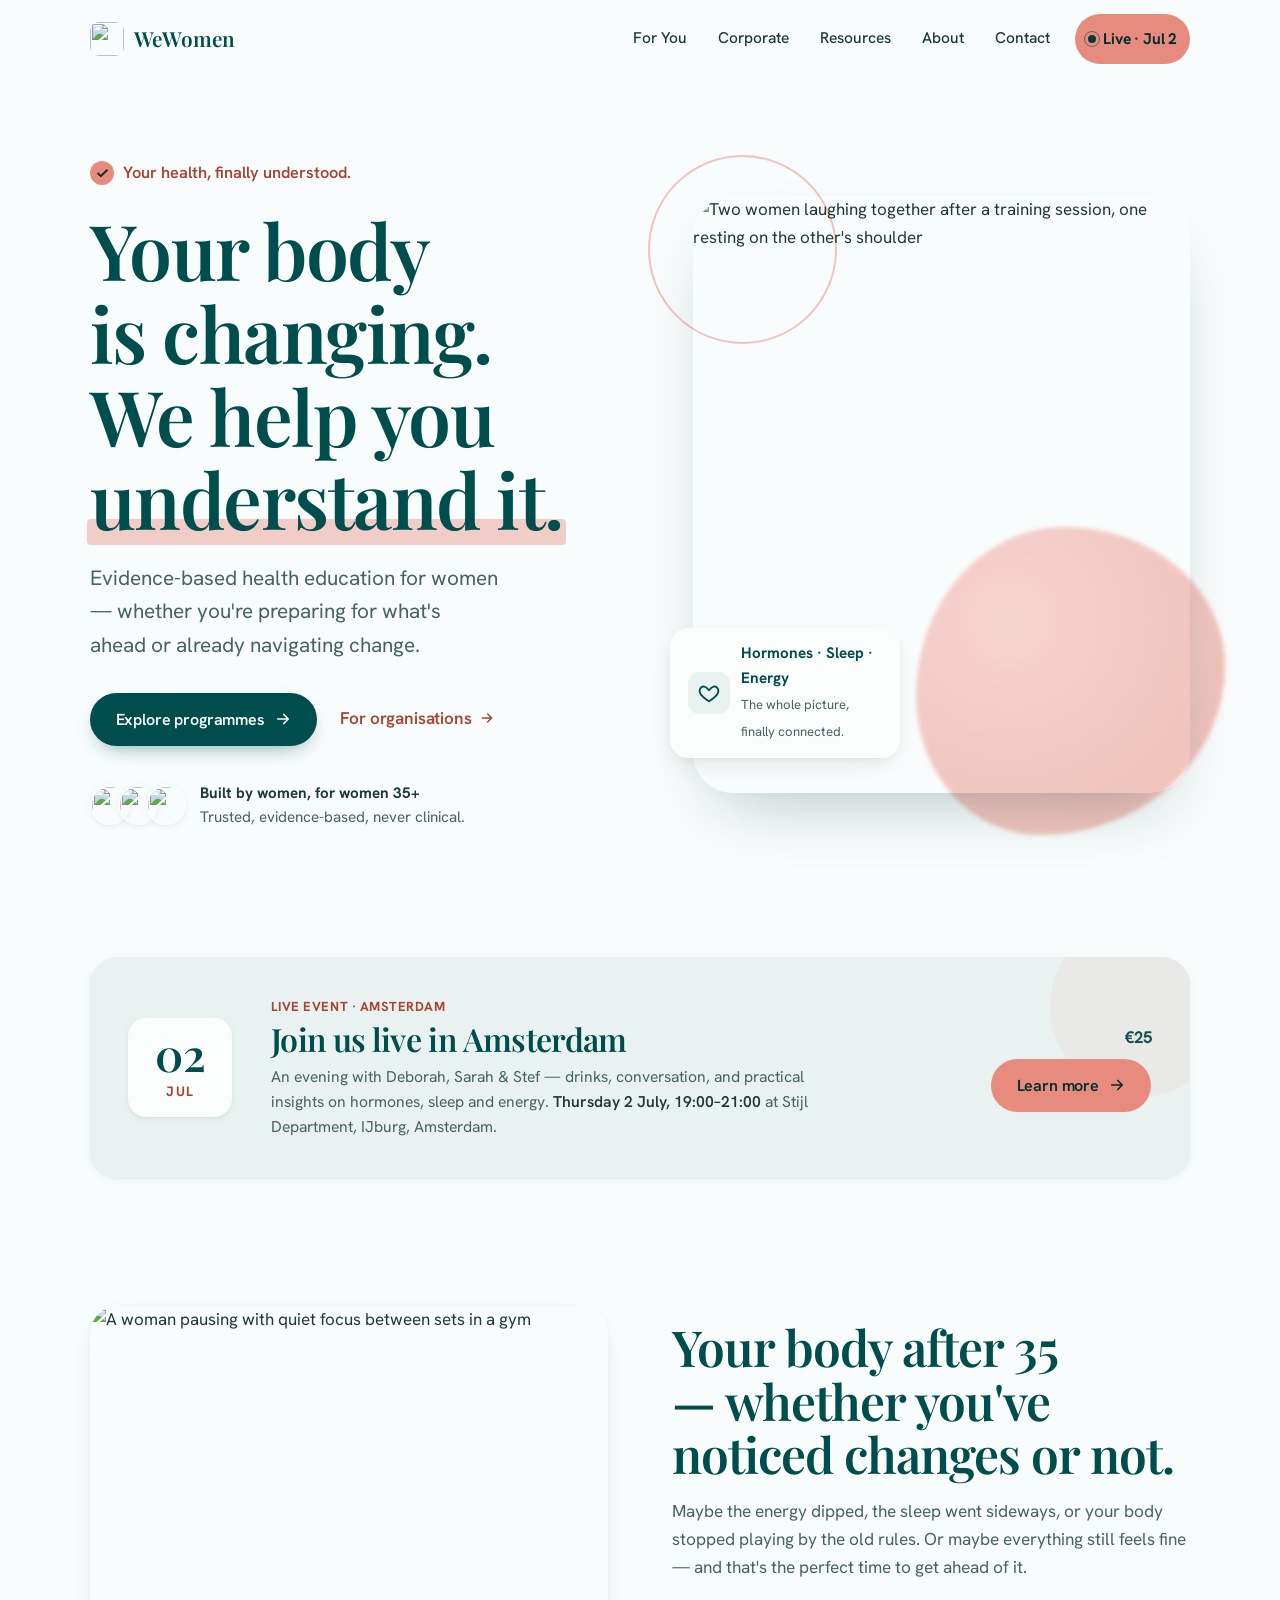
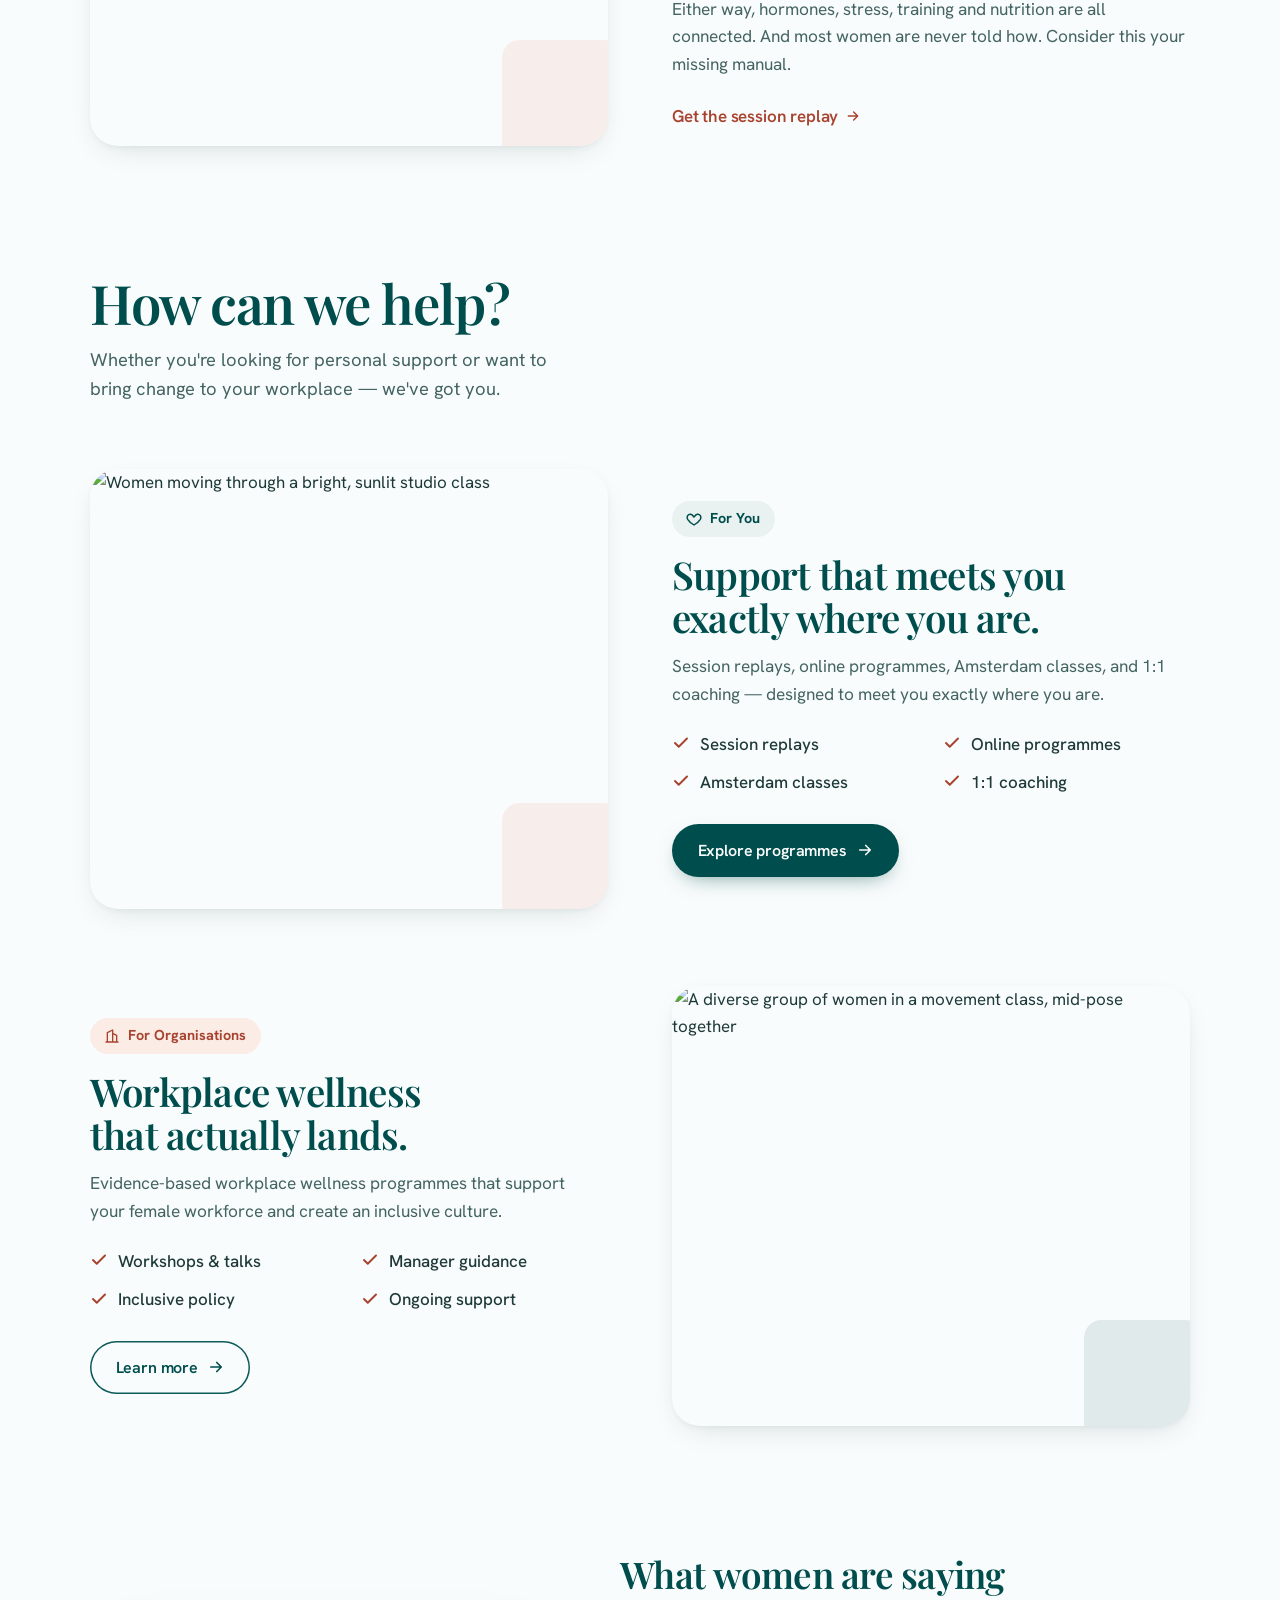
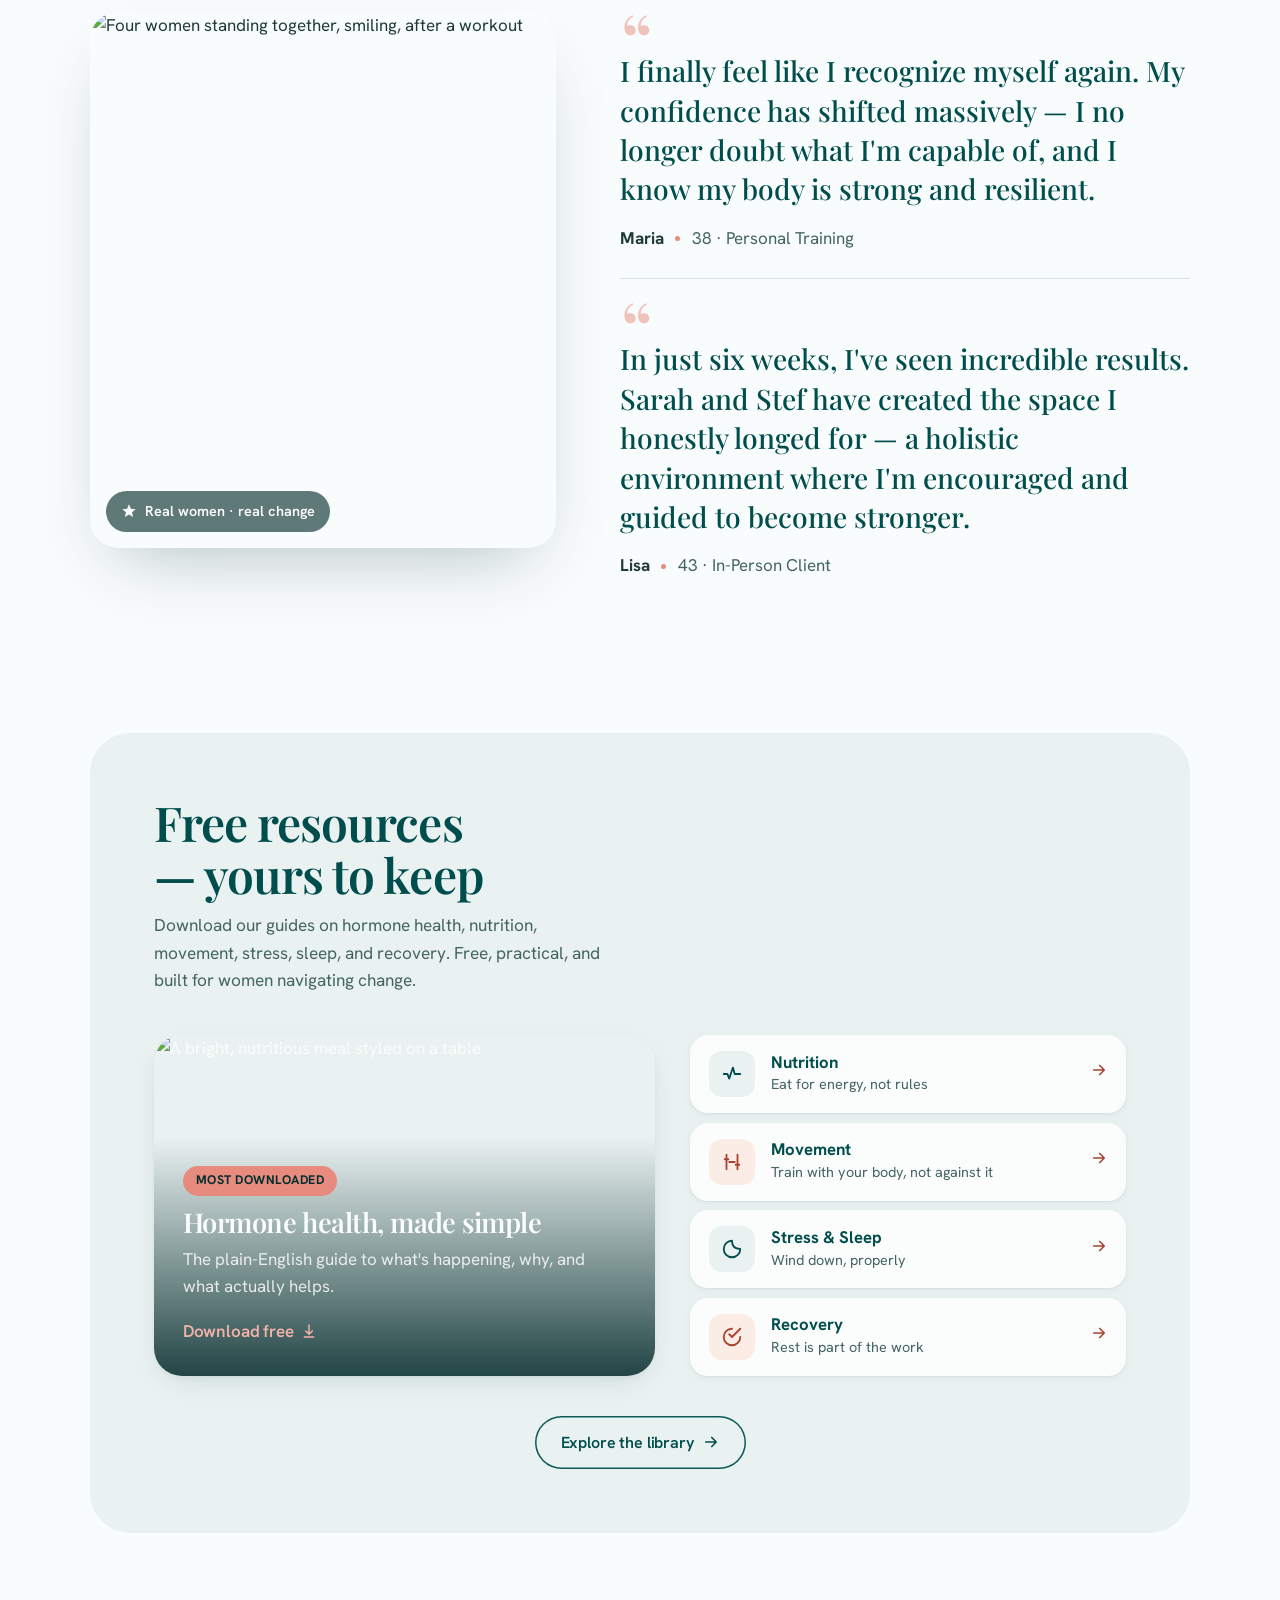
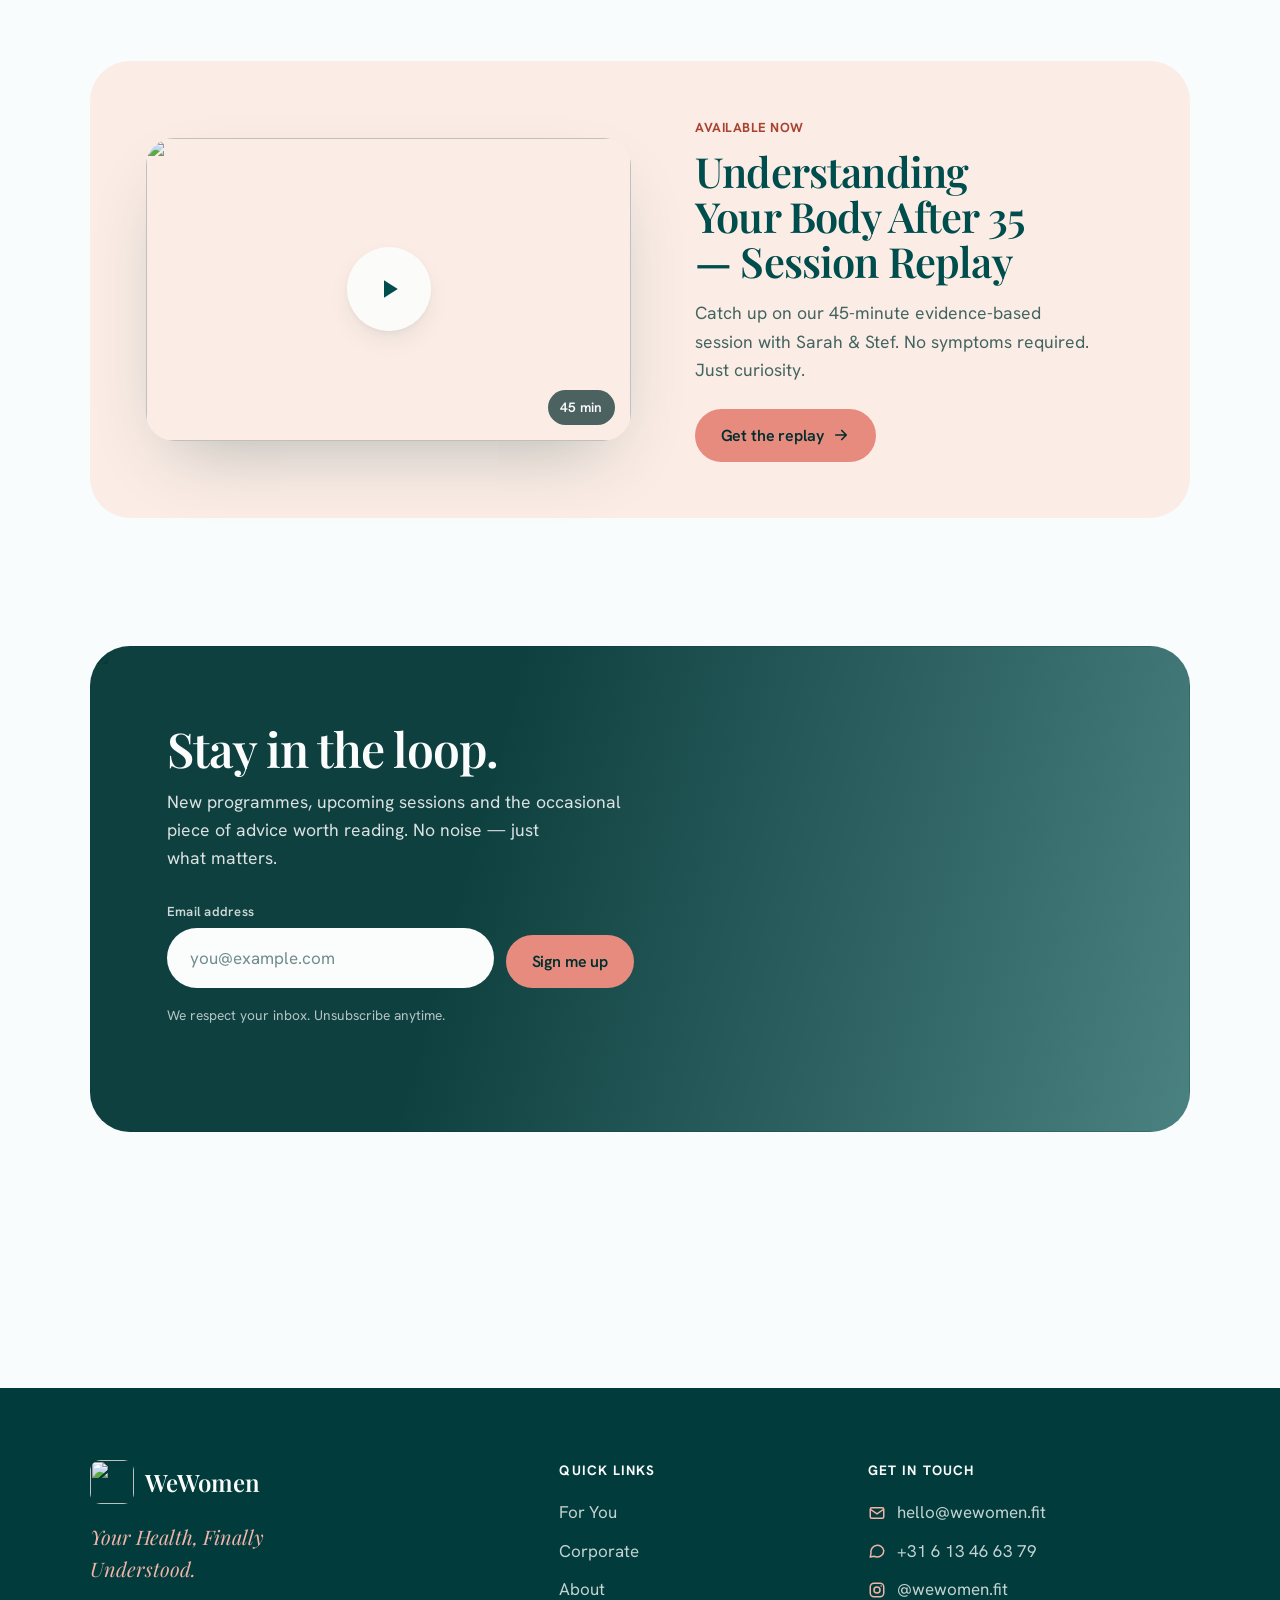
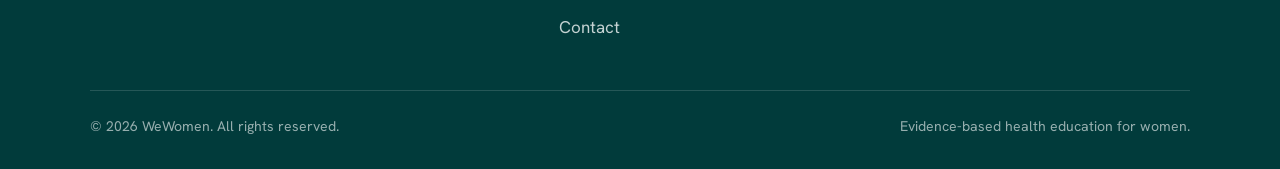
==== index.html @ 01b85ff1 "WeWomen homepage modernization concept (refresh) Keeps brand equity (teal/coral, Playfair, logo, cop" ====
<!doctype html>
<html lang="en">
<head>
<meta charset="utf-8" />
<meta name="viewport" content="width=device-width, initial-scale=1" />
<title>WeWomen — Your health, finally understood.</title>
<meta name="description" content="Evidence-based health education for women navigating change. Session replays, programmes, Amsterdam classes, 1:1 coaching, free guides and corporate wellness." />

<link rel="preconnect" href="https://fonts.googleapis.com" />
<link rel="preconnect" href="https://fonts.gstatic.com" crossorigin />
<link href="https://fonts.googleapis.com/css2?family=Hanken+Grotesk:ital,wght@0,400;0,500;0,600;0,700;1,400&family=Playfair+Display:ital,wght@0,500;0,600;0,700;1,500;1,600&display=swap" rel="stylesheet" />
<link rel="icon" href="https://wewomen.fit/assets/logo-symbol-BXDgl9-j.png" />

<style>
/* ============================================================= TOKENS */
:root{
  /* color — evolved from brand teal #004D4D + coral #E78B7E */
  --bg:#f9fcfc;            /* fresh near-white, whisper of teal */
  --surface:#e9f2f1;       /* pale teal mist */
  --surface-2:#f0f7f6;
  --surface-warm:#fbede6;  /* warm accent band */
  --teal:#004d4d;
  --teal-deep:#013b3b;
  --teal-900:#002e2e;
  --ink:#1e3a38;           /* body text ~10:1 on --bg */
  --ink-soft:#436461;      /* muted, still ~4.8:1 */
  --coral:#e78b7e;
  --coral-soft:#f2b3a8;
  --coral-ink:#a8432f;     /* coral AS TEXT on light, ~5:1 */
  --cream:#fbfcfc;
  --line:#d4e3e1;
  --line-deep:#0c5a59;

  /* type */
  --serif:"Playfair Display",Georgia,serif;
  --sans:"Hanken Grotesk",system-ui,-apple-system,sans-serif;

  /* spacing / rhythm */
  --section-y:clamp(5rem,10vw,8.5rem);
  --gutter:clamp(1.15rem,5vw,2.5rem);
  --maxw:1180px;

  /* radius */
  --r-sm:10px;
  --r:18px;
  --r-lg:28px;
  --r-xl:40px;

  /* shadow */
  --shadow-sm:0 1px 2px rgba(2,46,46,.05), 0 2px 8px rgba(2,46,46,.05);
  --shadow:0 10px 30px -12px rgba(2,46,46,.18), 0 2px 8px -4px rgba(2,46,46,.10);
  --shadow-lg:0 30px 70px -28px rgba(2,46,46,.30);

  /* motion */
  --ease:cubic-bezier(.2,.7,.2,1);
  --ease-expo:cubic-bezier(.16,1,.3,1);

  /* z-scale */
  --z-base:1; --z-sticky:100; --z-backdrop:900; --z-menu:1000; --z-toast:1100;
}

/* ============================================================= RESET */
*,*::before,*::after{box-sizing:border-box}
*{margin:0}
html{-webkit-text-size-adjust:100%}
body{
  font-family:var(--sans);
  background:var(--bg);
  color:var(--ink);
  line-height:1.6;
  font-size:clamp(1rem,.97rem + .15vw,1.0625rem);
  -webkit-font-smoothing:antialiased;
  text-rendering:optimizeLegibility;
  overflow-x:hidden;
}
img{max-width:100%;display:block;height:auto}
a{color:inherit;text-decoration:none}
button{font:inherit;color:inherit;cursor:pointer;border:none;background:none}
input{font:inherit}
:focus-visible{outline:3px solid var(--coral-ink);outline-offset:3px;border-radius:4px}
h1,h2,h3{font-family:var(--serif);font-weight:600;line-height:1.08;letter-spacing:-.02em;color:var(--teal);text-wrap:balance}
p{text-wrap:pretty}

/* ============================================================= LAYOUT */
.wrap{width:100%;max-width:var(--maxw);margin-inline:auto;padding-inline:var(--gutter)}
.section{padding-block:var(--section-y)}
.eyebrow{
  display:inline-flex;align-items:center;gap:.5rem;
  font-size:.8rem;font-weight:700;letter-spacing:.04em;color:var(--coral-ink);
  text-transform:uppercase;margin-bottom:1rem;
}
.eyebrow::before{content:"";width:1.4rem;height:2px;background:var(--coral);border-radius:2px}

/* ============================================================= BUTTONS */
.btn{
  display:inline-flex;align-items:center;justify-content:center;gap:.55rem;
  min-height:50px;padding:.85rem 1.6rem;border-radius:100px;
  font-weight:600;font-size:1rem;letter-spacing:-.01em;
  transition:transform .35s var(--ease), box-shadow .35s var(--ease), background .25s var(--ease);
  will-change:transform;
}
.btn svg{transition:transform .35s var(--ease)}
.btn:hover{transform:translateY(-2px)}
.btn:active{transform:translateY(0)}
.btn--primary{background:var(--teal);color:var(--cream);box-shadow:0 8px 22px -10px rgba(0,77,77,.6)}
.btn--primary:hover{background:#003e3e;box-shadow:0 14px 30px -12px rgba(0,77,77,.7)}
.btn--primary:hover svg{transform:translateX(4px)}
.btn--warm{background:var(--coral);color:var(--teal-900)}
.btn--warm:hover{background:#ee9b8f}
.btn--warm:hover svg{transform:translateX(4px)}
.btn--ghost{background:transparent;color:var(--teal);box-shadow:inset 0 0 0 1.5px var(--line-deep)}
.btn--ghost:hover{background:var(--teal);color:var(--cream)}
.btn--light{background:var(--cream);color:var(--teal)}
.btn--light:hover{background:#fff}

/* text link with growing underline */
.tlink{
  display:inline-flex;align-items:center;gap:.45rem;
  color:var(--coral-ink);font-weight:600;letter-spacing:-.01em;
  padding-bottom:2px;position:relative;
}
.tlink::after{content:"";position:absolute;left:0;bottom:-1px;height:2px;width:100%;
  background:var(--coral);transform:scaleX(0);transform-origin:left;transition:transform .4s var(--ease)}
.tlink:hover::after{transform:scaleX(1)}
.tlink svg{transition:transform .35s var(--ease)}
.tlink:hover svg{transform:translateX(4px)}

/* ============================================================= HEADER */
.site-head{
  position:fixed;inset:0 0 auto 0;z-index:var(--z-sticky);
  transition:background .4s var(--ease), box-shadow .4s var(--ease), border-color .4s var(--ease);
  border-bottom:1px solid transparent;
}
.site-head.scrolled{background:rgba(249,252,252,.88);backdrop-filter:blur(12px);border-color:var(--line);box-shadow:var(--shadow-sm)}
.site-head .wrap{display:flex;align-items:center;justify-content:space-between;gap:1rem;padding-block:.85rem}
.brand{display:flex;align-items:center;gap:.6rem;font-family:var(--serif);font-weight:600;font-size:1.3rem;color:var(--teal);letter-spacing:-.01em}
.brand img{width:34px;height:34px;border-radius:9px}
.nav{display:flex;align-items:center;gap:.35rem}
.nav a{padding:.5rem .8rem;border-radius:100px;font-weight:500;font-size:.97rem;color:var(--ink);transition:color .2s,background .2s}
.nav a:hover{color:var(--teal);background:var(--surface)}
.nav .live{
  margin-left:.4rem;background:var(--coral);color:var(--teal-900);font-weight:700;
  display:inline-flex;align-items:center;gap:.45rem;
}
.nav .live:hover{background:#ee9b8f;color:var(--teal-900)}
.live .dot{width:8px;height:8px;border-radius:50%;background:var(--teal-deep);position:relative}
.live .dot::after{content:"";position:absolute;inset:-4px;border-radius:50%;border:1.5px solid var(--teal-deep);opacity:.5;animation:ping 1.8s var(--ease) infinite}
@keyframes ping{0%{transform:scale(.7);opacity:.6}100%{transform:scale(1.7);opacity:0}}
.menu-btn{display:none;width:46px;height:46px;border-radius:12px;align-items:center;justify-content:center;color:var(--teal)}
.menu-btn:hover{background:var(--surface)}

/* mobile dialog menu */
dialog.menu{
  border:none;padding:0;margin:0;width:min(420px,92vw);max-width:none;height:100dvh;max-height:100dvh;
  margin-left:auto;background:var(--bg);box-shadow:var(--shadow-lg);
}
dialog.menu::backdrop{background:rgba(1,40,40,.45);backdrop-filter:blur(3px)}
.menu-inner{display:flex;flex-direction:column;height:100%;padding:1.3rem var(--gutter)}
.menu-top{display:flex;align-items:center;justify-content:space-between;margin-bottom:1.5rem}
.menu-links{display:flex;flex-direction:column;gap:.2rem}
.menu-links a{font-family:var(--serif);font-size:1.6rem;color:var(--teal);padding:.7rem 0;border-bottom:1px solid var(--line)}
.menu-foot{margin-top:auto;padding-top:1.4rem}

/* ============================================================= HERO */
.hero{position:relative;padding-top:clamp(7rem,14vw,10rem);padding-bottom:var(--section-y)}
.hero-grid{display:grid;grid-template-columns:1.04fr .96fr;gap:clamp(2rem,5vw,4.5rem);align-items:center}
.hero-kicker{display:inline-flex;align-items:center;gap:.55rem;font-weight:600;color:var(--coral-ink);margin-bottom:1.4rem;font-size:1.02rem}
.hero-kicker .tick{display:inline-flex;width:24px;height:24px;border-radius:50%;background:var(--coral);color:var(--teal-900);align-items:center;justify-content:center}
.hero h1{font-size:clamp(2.7rem,6vw,5rem);font-weight:600;margin-bottom:1.3rem}
.hero h1 .u{position:relative;white-space:nowrap}
.hero h1 .u::after{content:"";position:absolute;left:-.04em;right:-.04em;bottom:.06em;height:.34em;background:var(--coral);opacity:.42;border-radius:4px;z-index:-1}
.hero .lede{font-size:clamp(1.1rem,1.05rem + .4vw,1.3rem);color:var(--ink-soft);max-width:34ch;margin-bottom:2rem}
.hero-cta{display:flex;flex-wrap:wrap;align-items:center;gap:1rem 1.4rem;margin-bottom:2.2rem}
.hero-trust{display:flex;align-items:center;gap:.85rem;color:var(--ink-soft);font-size:.95rem}
.hero-trust .av{display:flex}
.hero-trust .av img{width:40px;height:40px;border-radius:50%;object-fit:cover;border:2.5px solid var(--bg);margin-left:-12px;box-shadow:var(--shadow-sm)}
.hero-trust .av img:first-child{margin-left:0}
.hero-trust b{color:var(--ink);font-weight:700}

.hero-media{position:relative}
.hero-media .frame{
  position:relative;border-radius:var(--r-xl);overflow:hidden;aspect-ratio:5/6;box-shadow:var(--shadow-lg);
  z-index:2;
}
.hero-media .frame img{width:100%;height:100%;object-fit:cover}
.hero-blob{position:absolute;width:62%;aspect-ratio:1;border-radius:48% 52% 60% 40%/55% 45% 55% 45%;
  background:radial-gradient(circle at 30% 30%, var(--coral-soft), var(--coral));
  filter:blur(2px);opacity:.55;right:-7%;bottom:-7%;z-index:1}
.hero-ring{position:absolute;width:38%;aspect-ratio:1;border-radius:50%;border:2px solid var(--coral);opacity:.5;left:-9%;top:-7%;z-index:1}
.hero-chip{
  position:absolute;left:-1.4rem;bottom:2.2rem;z-index:3;background:var(--cream);
  box-shadow:var(--shadow);border-radius:var(--r);padding:.85rem 1.1rem;display:flex;align-items:center;gap:.7rem;
  max-width:230px;
}
.hero-chip .ic{width:42px;height:42px;border-radius:12px;background:var(--surface);display:grid;place-items:center;color:var(--teal);flex:none}
.hero-chip b{display:block;color:var(--teal);font-size:.95rem}
.hero-chip span{font-size:.82rem;color:var(--ink-soft);line-height:1.35}

/* ============================================================= EVENT BANNER */
.event{background:var(--surface);border-radius:var(--r-lg);padding:clamp(1.5rem,3.5vw,2.4rem);display:grid;
  grid-template-columns:auto 1fr auto;align-items:center;gap:clamp(1.2rem,3vw,2.4rem);box-shadow:var(--shadow-sm);
  position:relative;overflow:hidden}
.event::before{content:"";position:absolute;right:-40px;top:-40px;width:180px;height:180px;border-radius:50%;background:var(--coral);opacity:.08}
.date-block{text-align:center;background:var(--cream);border-radius:var(--r);padding:.9rem 1.3rem;box-shadow:var(--shadow-sm);min-width:104px}
.date-block .d{font-family:var(--serif);font-size:2.8rem;line-height:1;color:var(--teal);font-weight:600}
.date-block .m{font-weight:700;letter-spacing:.12em;color:var(--coral-ink);font-size:.85rem;margin-top:.25rem}
.event-body .tag{font-weight:700;color:var(--coral-ink);font-size:.82rem;letter-spacing:.04em;text-transform:uppercase;margin-bottom:.35rem}
.event-body h2{font-size:clamp(1.5rem,2.6vw,2rem);margin-bottom:.45rem}
.event-body p{color:var(--ink-soft);font-size:.98rem;max-width:60ch}
.event-body p b{color:var(--ink);font-weight:600}
.event .act{display:flex;flex-direction:column;align-items:flex-end;gap:.5rem}
.event .price{font-weight:700;color:var(--teal);font-size:1.05rem}

/* ============================================================= SPLIT / EDITORIAL ROWS */
.split{display:grid;grid-template-columns:1fr 1fr;gap:clamp(2rem,5vw,5rem);align-items:center}
.split.rev .media{order:2}
.media-frame{position:relative;border-radius:var(--r-lg);overflow:hidden;aspect-ratio:4/3.4;box-shadow:var(--shadow)}
.media-frame img{width:100%;height:100%;object-fit:cover;transition:transform 1.2s var(--ease)}
.media-frame:hover img{transform:scale(1.04)}
.media-deco{position:absolute;inset:auto -14px -14px auto;width:120px;height:120px;border-radius:var(--r);background:var(--coral);opacity:.12;z-index:-1}
.lead h2{font-size:clamp(2rem,4vw,3.1rem);margin-bottom:1.1rem}
.lead p{color:var(--ink-soft);font-size:1.08rem;max-width:54ch;margin-bottom:1.5rem}
.lead p + p{margin-top:-.6rem}

/* offers */
.offers-head{max-width:46ch;margin-bottom:clamp(2.5rem,5vw,4rem)}
.offers-head h2{font-size:clamp(2.2rem,4.5vw,3.4rem);margin-bottom:.8rem}
.offers-head p{color:var(--ink-soft);font-size:1.15rem}
.offer{margin-bottom:clamp(3rem,6vw,5.5rem)}
.offer:last-child{margin-bottom:0}
.offer .tag{display:inline-flex;align-items:center;gap:.5rem;font-weight:700;color:var(--teal);background:var(--surface);
  padding:.4rem .9rem;border-radius:100px;font-size:.9rem;margin-bottom:1rem}
.offer.coral .tag{color:var(--coral-ink);background:var(--surface-warm)}
.offer h3{font-family:var(--serif);font-size:clamp(1.7rem,3vw,2.4rem);color:var(--teal);margin-bottom:.9rem;line-height:1.12}
.offer p{color:var(--ink-soft);font-size:1.08rem;max-width:50ch;margin-bottom:1.4rem}
.checks{list-style:none;padding:0;display:grid;grid-template-columns:1fr 1fr;gap:.7rem 1.5rem;margin-bottom:1.7rem}
.checks li{display:flex;align-items:flex-start;gap:.6rem;color:var(--ink);font-weight:500}
.checks svg{flex:none;color:var(--coral-ink);margin-top:.2rem}

/* ============================================================= TESTIMONIALS */
.quotes{display:grid;grid-template-columns:.9fr 1.1fr;gap:clamp(2rem,5vw,4.5rem);align-items:center}
.quotes .photo{position:relative;border-radius:var(--r-lg);overflow:hidden;aspect-ratio:4/4.6;box-shadow:var(--shadow-lg)}
.quotes .photo img{width:100%;height:100%;object-fit:cover}
.quotes .photo .badge{position:absolute;left:1rem;bottom:1rem;background:rgba(1,40,40,.62);backdrop-filter:blur(6px);
  color:var(--cream);padding:.55rem .95rem;border-radius:100px;font-size:.9rem;font-weight:600;display:flex;align-items:center;gap:.5rem}
.qmark{font-family:var(--serif);font-size:5rem;line-height:.6;color:var(--coral);opacity:.5;height:2.2rem;display:block}
blockquote{font-family:var(--serif);font-weight:500;font-size:clamp(1.3rem,2.2vw,1.8rem);line-height:1.4;color:var(--teal);margin:0 0 1rem}
.q-row{padding:1.6rem 0}
.q-row + .q-row{border-top:1px solid var(--line)}
.q-row:first-of-type{padding-top:0}
.cite{display:flex;align-items:center;gap:.7rem;color:var(--ink-soft)}
.cite b{color:var(--ink);font-family:var(--sans);font-weight:700}
.cite .sep{width:5px;height:5px;border-radius:50%;background:var(--coral)}

/* ============================================================= LIBRARY */
.library{background:var(--surface);border-radius:var(--r-xl)}
.library .inner{padding:clamp(2.2rem,5vw,4rem)}
.lib-head{display:flex;flex-wrap:wrap;gap:1.5rem;align-items:flex-end;justify-content:space-between;margin-bottom:2.5rem}
.lib-head .t{max-width:46ch}
.lib-head h2{font-size:clamp(2rem,4vw,3rem);margin-bottom:.7rem}
.lib-head p{color:var(--ink-soft);font-size:1.08rem}
.lib-grid{display:grid;grid-template-columns:1.15fr 1fr;gap:clamp(1.4rem,3vw,2.2rem)}
.guide-featured{position:relative;border-radius:var(--r-lg);overflow:hidden;min-height:340px;display:flex;align-items:flex-end;
  box-shadow:var(--shadow);color:var(--cream)}
.guide-featured img{position:absolute;inset:0;width:100%;height:100%;object-fit:cover}
.guide-featured .scrim{position:absolute;inset:0;background:linear-gradient(180deg,rgba(1,40,40,0) 30%,rgba(1,40,40,.86))}
.guide-featured .c{position:relative;padding:1.8rem}
.guide-featured .pill{display:inline-block;background:var(--coral);color:var(--teal-900);font-weight:700;font-size:.78rem;
  letter-spacing:.04em;text-transform:uppercase;padding:.3rem .8rem;border-radius:100px;margin-bottom:.8rem}
.guide-featured h3{color:var(--cream);font-size:1.7rem;margin-bottom:.5rem}
.guide-featured p{color:rgba(251,252,252,.85);max-width:42ch;margin-bottom:1.1rem}
.guide-list{display:flex;flex-direction:column;gap:.6rem}
.guide{display:flex;align-items:center;gap:1rem;background:var(--cream);border-radius:var(--r);padding:1rem 1.15rem;
  box-shadow:var(--shadow-sm);transition:transform .35s var(--ease),box-shadow .35s var(--ease)}
.guide:hover{transform:translateX(5px);box-shadow:var(--shadow)}
.guide .ic{flex:none;width:46px;height:46px;border-radius:13px;background:var(--surface);display:grid;place-items:center;color:var(--teal)}
.guide.c2 .ic{background:var(--surface-warm);color:var(--coral-ink)}
.guide .g-t{display:block;font-weight:700;color:var(--teal);font-size:1.05rem;line-height:1.2}
.guide .g-d{display:block;font-size:.9rem;color:var(--ink-soft);margin-top:.1rem}
.guide .arr{margin-left:auto;color:var(--coral-ink);transition:transform .35s var(--ease)}
.guide:hover .arr{transform:translateX(4px)}
.lib-cta{margin-top:2.5rem;display:flex;justify-content:center}

/* ============================================================= REPLAY */
.replay{background:var(--surface-warm);border-radius:var(--r-xl)}
.replay .inner{padding:clamp(2rem,4.5vw,3.5rem);display:grid;grid-template-columns:1.05fr .95fr;gap:clamp(2rem,5vw,4rem);align-items:center}
.video{position:relative;border-radius:var(--r-lg);overflow:hidden;aspect-ratio:16/10;box-shadow:var(--shadow-lg)}
.video img{width:100%;height:100%;object-fit:cover}
.video .play{position:absolute;inset:0;margin:auto;width:84px;height:84px;border-radius:50%;background:rgba(251,252,252,.92);
  display:grid;place-items:center;color:var(--teal);box-shadow:var(--shadow);transition:transform .35s var(--ease),background .25s}
.video:hover .play{transform:scale(1.08);background:#fff}
.video .dur{position:absolute;right:1rem;bottom:1rem;background:rgba(1,40,40,.7);color:var(--cream);font-weight:600;
  font-size:.85rem;padding:.4rem .8rem;border-radius:100px}
.replay .t .tag{color:var(--coral-ink);font-weight:700;letter-spacing:.04em;text-transform:uppercase;font-size:.82rem;margin-bottom:.7rem;display:block}
.replay .t h2{font-size:clamp(1.8rem,3.4vw,2.6rem);margin-bottom:1rem}
.replay .t p{color:var(--ink-soft);font-size:1.1rem;max-width:46ch;margin-bottom:1.6rem}

/* ============================================================= NEWSLETTER */
.news{position:relative;border-radius:var(--r-xl);overflow:hidden;isolation:isolate}
.news img.bg{position:absolute;inset:0;width:100%;height:100%;object-fit:cover;z-index:-2}
.news .scrim{position:absolute;inset:0;z-index:-1;background:linear-gradient(105deg,rgba(0,52,52,.94) 35%,rgba(0,77,77,.7))}
.news .inner{padding:clamp(2.6rem,6vw,5rem);max-width:620px;color:var(--cream)}
.news h2{color:var(--cream);font-size:clamp(2rem,4vw,3rem);margin-bottom:.8rem}
.news p{color:rgba(251,252,252,.86);font-size:1.1rem;margin-bottom:1.8rem;max-width:46ch}
.nform{display:flex;gap:.7rem;flex-wrap:wrap}
.nform .field{flex:1;min-width:230px}
.nform label{display:block;font-size:.82rem;font-weight:600;color:rgba(251,252,252,.8);margin-bottom:.4rem;letter-spacing:.02em}
.nform input{width:100%;background:var(--cream);color:var(--ink);border:2px solid transparent;border-radius:100px;
  padding:.9rem 1.3rem;min-height:50px}
.nform input::placeholder{color:#6f8d8a}
.nform input:focus-visible{outline:none;border-color:var(--coral)}
.nform .btn{align-self:flex-end}
.news .fine{margin-top:1rem;font-size:.86rem;color:rgba(251,252,252,.7)}
.news .ok{display:none;margin-top:1.2rem;background:rgba(251,252,252,.14);border:1px solid rgba(251,252,252,.3);
  border-radius:var(--r);padding:1rem 1.2rem;color:var(--cream);font-weight:500}
.news .ok.show{display:block}

/* ============================================================= FOOTER */
.foot{background:var(--teal-deep);color:rgba(251,252,252,.78);padding-block:clamp(3rem,6vw,4.5rem) 2rem;margin-top:var(--section-y)}
.foot a{transition:color .2s}
.foot a:hover{color:var(--cream)}
.foot-grid{display:grid;grid-template-columns:1.6fr 1fr 1.2fr;gap:2.5rem}
.foot .logo{display:flex;align-items:center;gap:.7rem;margin-bottom:1.1rem}
.foot .logo img{width:44px;height:44px;border-radius:11px}
.foot .logo b{font-family:var(--serif);font-size:1.5rem;color:var(--cream);font-weight:600}
.foot .tagline{font-family:var(--serif);font-style:italic;font-size:1.25rem;color:var(--coral-soft);max-width:24ch}
.foot h4{color:var(--cream);font-family:var(--sans);font-size:.85rem;font-weight:700;letter-spacing:.08em;text-transform:uppercase;margin-bottom:1.1rem}
.foot ul{list-style:none;padding:0;display:flex;flex-direction:column;gap:.7rem}
.foot .contact a{display:flex;align-items:center;gap:.7rem}
.foot .contact svg{color:var(--coral-soft);flex:none}
.foot-bottom{border-top:1px solid rgba(251,252,252,.14);margin-top:3rem;padding-top:1.5rem;display:flex;
  flex-wrap:wrap;gap:1rem;justify-content:space-between;font-size:.88rem;color:rgba(251,252,252,.6)}

/* ============================================================= REVEAL MOTION */
.js-anim [data-reveal]{opacity:0;transform:translateY(22px);
  transition:opacity .8s var(--ease-expo),transform .8s var(--ease-expo);transition-delay:var(--d,0s)}
.js-anim [data-reveal].in{opacity:1;transform:none}

@media (prefers-reduced-motion: reduce){
  *,*::before,*::after{animation-duration:.001ms!important;animation-iteration-count:1!important;
    transition-duration:.001ms!important;scroll-behavior:auto!important}
  .js-anim [data-reveal]{opacity:1!important;transform:none!important}
}
html{scroll-behavior:smooth}

/* ============================================================= RESPONSIVE */
@media (max-width:1000px){
  .nav{display:none}
  .menu-btn{display:flex}
  .hero-grid{grid-template-columns:1fr;gap:clamp(2.5rem,7vw,3.5rem)}
  .hero .lede{max-width:46ch}
  .hero-media{max-width:480px;margin-inline:auto;width:100%}
  .hero-blob{right:-2%;width:52%}
  .hero-ring{left:-3%}
  .event{grid-template-columns:auto 1fr;gap:1.3rem}
  .event .act{grid-column:1/-1;flex-direction:row;align-items:center;justify-content:space-between}
  .quotes{grid-template-columns:1fr;gap:2.2rem}
  .quotes .photo{aspect-ratio:16/12;max-height:420px}
  .lib-grid{grid-template-columns:1fr}
  .replay .inner{grid-template-columns:1fr;gap:1.8rem}
  .foot-grid{grid-template-columns:1fr 1fr}
  .foot .brandcol{grid-column:1/-1}
}
@media (max-width:640px){
  .split{grid-template-columns:1fr;gap:1.8rem}
  .split.rev .media{order:0}
  .checks{grid-template-columns:1fr}
  .event{grid-template-columns:1fr;text-align:left}
  .event .act{flex-direction:column;align-items:stretch}
  .event .act .btn{width:100%}
  .date-block{justify-self:start;display:flex;align-items:baseline;gap:.6rem;min-width:0;padding:.6rem 1rem}
  .date-block .m{margin-top:0}
  .hero-chip{left:auto;right:.6rem}
  .foot-grid{grid-template-columns:1fr}
  .nform .btn{width:100%}
  .foot-bottom{flex-direction:column}
}
</style>
</head>
<body>

<!-- ===================================================== HEADER -->
<header class="site-head" id="head">
  <div class="wrap">
    <a class="brand" href="#top" aria-label="WeWomen home">
      <img src="https://wewomen.fit/assets/logo-symbol-BXDgl9-j.png" alt="" />
      <span>WeWomen</span>
    </a>
    <nav class="nav" aria-label="Primary">
      <a href="/for-you">For You</a>
      <a href="/corporate">Corporate</a>
      <a href="/resources">Resources</a>
      <a href="/about">About</a>
      <a href="/contact">Contact</a>
      <a class="nav-link live btn" href="/for-you#live-event"><span class="dot"></span>Live · Jul 2</a>
    </nav>
    <button class="menu-btn" id="menuOpen" aria-label="Open menu" aria-haspopup="dialog">
      <svg width="26" height="26" viewBox="0 0 24 24" fill="none" stroke="currentColor" stroke-width="2" stroke-linecap="round"><path d="M3 6h18M3 12h18M3 18h18"/></svg>
    </button>
  </div>
</header>

<dialog class="menu" id="menu">
  <div class="menu-inner">
    <div class="menu-top">
      <span class="brand"><img src="https://wewomen.fit/assets/logo-symbol-BXDgl9-j.png" alt=""/> WeWomen</span>
      <button class="menu-btn" id="menuClose" aria-label="Close menu" style="display:flex">
        <svg width="26" height="26" viewBox="0 0 24 24" fill="none" stroke="currentColor" stroke-width="2" stroke-linecap="round"><path d="M6 6l12 12M18 6L6 18"/></svg>
      </button>
    </div>
    <nav class="menu-links" aria-label="Mobile">
      <a href="/for-you">For You</a>
      <a href="/corporate">Corporate</a>
      <a href="/resources">Resources</a>
      <a href="/about">About</a>
      <a href="/contact">Contact</a>
    </nav>
    <div class="menu-foot">
      <a class="btn btn--warm" href="/for-you#live-event" style="width:100%"><span class="dot"></span>Live in Amsterdam · Jul 2</a>
    </div>
  </div>
</dialog>

<main id="top">

  <!-- ===================================================== HERO -->
  <section class="hero">
    <div class="wrap hero-grid">
      <div class="hero-copy">
        <span class="hero-kicker" data-reveal>
          <span class="tick" aria-hidden="true">
            <svg width="13" height="13" viewBox="0 0 24 24" fill="none" stroke="currentColor" stroke-width="3.4" stroke-linecap="round" stroke-linejoin="round"><path d="M20 6L9 17l-5-5"/></svg>
          </span>
          Your health, finally understood.
        </span>
        <h1 data-reveal style="--d:.06s">Your body is changing. We help you <span class="u">understand it.</span></h1>
        <p class="lede" data-reveal style="--d:.12s">Evidence-based health education for women — whether you're preparing for what's ahead or already navigating change.</p>
        <div class="hero-cta" data-reveal style="--d:.18s">
          <a class="btn btn--primary" href="/for-you">Explore programmes
            <svg width="18" height="18" viewBox="0 0 24 24" fill="none" stroke="currentColor" stroke-width="2.2" stroke-linecap="round" stroke-linejoin="round"><path d="M5 12h14M13 6l6 6-6 6"/></svg>
          </a>
          <a class="tlink" href="/corporate">For organisations
            <svg width="16" height="16" viewBox="0 0 24 24" fill="none" stroke="currentColor" stroke-width="2.2" stroke-linecap="round" stroke-linejoin="round"><path d="M5 12h14M13 6l6 6-6 6"/></svg>
          </a>
        </div>
        <div class="hero-trust" data-reveal style="--d:.24s">
          <span class="av">
            <img src="https://wewomen.fit/assets/group-laughing-DQ4UeSiy.jpg" alt="" style="object-position:60% 20%"/>
            <img src="https://images.unsplash.com/photo-1599447421321-1c96150f0f6b?auto=format&fit=crop&w=120&h=120&q=70" alt=""/>
            <img src="https://images.unsplash.com/photo-1518310952931-b1de897abd40?auto=format&fit=crop&w=120&h=120&q=70" alt=""/>
          </span>
          <span><b>Built by women, for women 35+</b><br>Trusted, evidence-based, never clinical.</span>
        </div>
      </div>

      <div class="hero-media" data-reveal style="--d:.1s">
        <span class="hero-ring" aria-hidden="true"></span>
        <span class="hero-blob" aria-hidden="true"></span>
        <div class="frame" id="heroFrame">
          <img src="https://wewomen.fit/assets/hero-Cj-JjZgX.jpg" alt="Two women laughing together after a training session, one resting on the other's shoulder" />
        </div>
        <div class="hero-chip" aria-hidden="true">
          <span class="ic">
            <svg width="22" height="22" viewBox="0 0 24 24" fill="none" stroke="currentColor" stroke-width="2"><path d="M12 21s-7-4.35-9.5-8.5C.5 8.5 3 4.5 7 5c2 .25 3.5 2 5 4 1.5-2 3-3.75 5-4 4-.5 6.5 3.5 4.5 7.5C19 16.65 12 21 12 21z" stroke-linejoin="round"/></svg>
          </span>
          <div><b>Hormones · Sleep · Energy</b><span>The whole picture, finally connected.</span></div>
        </div>
      </div>
    </div>
  </section>

  <!-- ===================================================== EVENT BANNER -->
  <section class="section" style="padding-top:0">
    <div class="wrap">
      <div class="event" data-reveal>
        <div class="date-block" aria-hidden="true">
          <div class="d">02</div>
          <div class="m">JUL</div>
        </div>
        <div class="event-body">
          <div class="tag">Live event · Amsterdam</div>
          <h2>Join us live in Amsterdam</h2>
          <p>An evening with Deborah, Sarah &amp; Stef — drinks, conversation, and practical insights on hormones, sleep and energy. <b>Thursday 2 July, 19:00–21:00</b> at Stijl Department, IJburg, Amsterdam.</p>
        </div>
        <div class="act">
          <span class="price">€25</span>
          <a class="btn btn--warm" href="/for-you#live-event">Learn more
            <svg width="18" height="18" viewBox="0 0 24 24" fill="none" stroke="currentColor" stroke-width="2.2" stroke-linecap="round" stroke-linejoin="round"><path d="M5 12h14M13 6l6 6-6 6"/></svg>
          </a>
        </div>
      </div>
    </div>
  </section>

  <!-- ===================================================== HEAD START -->
  <section class="section" style="padding-top:0">
    <div class="wrap split">
      <div class="media" data-reveal>
        <div class="media-frame">
          <span class="media-deco" aria-hidden="true"></span>
          <img src="https://images.unsplash.com/photo-1772450014685-369473acebc2?auto=format&fit=crop&w=1100&q=72" alt="A woman pausing with quiet focus between sets in a gym" />
        </div>
      </div>
      <div class="lead" data-reveal style="--d:.08s">
        <h2>Your body after 35 — whether you've noticed changes or not.</h2>
        <p>Maybe the energy dipped, the sleep went sideways, or your body stopped playing by the old rules. Or maybe everything still feels fine — and that's the perfect time to get ahead of it.</p>
        <p>Either way, hormones, stress, training and nutrition are all connected. And most women are never told how. Consider this your missing manual.</p>
        <a class="tlink" href="https://wewomen.podia.com/understanding-your-body-after-35">Get the session replay
          <svg width="16" height="16" viewBox="0 0 24 24" fill="none" stroke="currentColor" stroke-width="2.2" stroke-linecap="round" stroke-linejoin="round"><path d="M5 12h14M13 6l6 6-6 6"/></svg>
        </a>
      </div>
    </div>
  </section>

  <!-- ===================================================== OFFERS -->
  <section class="section" id="offers" style="padding-top:0">
    <div class="wrap">
      <div class="offers-head" data-reveal>
        <h2>How can we help?</h2>
        <p>Whether you're looking for personal support or want to bring change to your workplace — we've got you.</p>
      </div>

      <div class="offer split">
        <div class="media" data-reveal>
          <div class="media-frame">
            <span class="media-deco" aria-hidden="true"></span>
            <img src="https://images.unsplash.com/photo-1599447421321-1c96150f0f6b?auto=format&fit=crop&w=1100&q=72" alt="Women moving through a bright, sunlit studio class" />
          </div>
        </div>
        <div data-reveal style="--d:.08s">
          <span class="tag">
            <svg width="16" height="16" viewBox="0 0 24 24" fill="none" stroke="currentColor" stroke-width="2.2" stroke-linecap="round" stroke-linejoin="round"><path d="M12 21s-7-4.35-9.5-8.5C.5 8.5 3 4.5 7 5c2 .25 3.5 2 5 4 1.5-2 3-3.75 5-4 4-.5 6.5 3.5 4.5 7.5C19 16.65 12 21 12 21z"/></svg>
            For You
          </span>
          <h3>Support that meets you exactly where you are.</h3>
          <p>Session replays, online programmes, Amsterdam classes, and 1:1 coaching — designed to meet you exactly where you are.</p>
          <ul class="checks">
            <li><svg width="18" height="18" viewBox="0 0 24 24" fill="none" stroke="currentColor" stroke-width="2.6" stroke-linecap="round" stroke-linejoin="round"><path d="M20 6L9 17l-5-5"/></svg>Session replays</li>
            <li><svg width="18" height="18" viewBox="0 0 24 24" fill="none" stroke="currentColor" stroke-width="2.6" stroke-linecap="round" stroke-linejoin="round"><path d="M20 6L9 17l-5-5"/></svg>Online programmes</li>
            <li><svg width="18" height="18" viewBox="0 0 24 24" fill="none" stroke="currentColor" stroke-width="2.6" stroke-linecap="round" stroke-linejoin="round"><path d="M20 6L9 17l-5-5"/></svg>Amsterdam classes</li>
            <li><svg width="18" height="18" viewBox="0 0 24 24" fill="none" stroke="currentColor" stroke-width="2.6" stroke-linecap="round" stroke-linejoin="round"><path d="M20 6L9 17l-5-5"/></svg>1:1 coaching</li>
          </ul>
          <a class="btn btn--primary" href="/for-you">Explore programmes
            <svg width="18" height="18" viewBox="0 0 24 24" fill="none" stroke="currentColor" stroke-width="2.2" stroke-linecap="round" stroke-linejoin="round"><path d="M5 12h14M13 6l6 6-6 6"/></svg>
          </a>
        </div>
      </div>

      <div class="offer coral split rev">
        <div class="media" data-reveal>
          <div class="media-frame">
            <span class="media-deco" aria-hidden="true" style="background:var(--teal);opacity:.1"></span>
            <img src="https://images.unsplash.com/photo-1518310952931-b1de897abd40?auto=format&fit=crop&w=1100&q=72" alt="A diverse group of women in a movement class, mid-pose together" />
          </div>
        </div>
        <div data-reveal style="--d:.08s">
          <span class="tag">
            <svg width="16" height="16" viewBox="0 0 24 24" fill="none" stroke="currentColor" stroke-width="2" stroke-linecap="round" stroke-linejoin="round"><path d="M3 21h18M5 21V7l8-4v18M19 21V11l-6-3"/></svg>
            For Organisations
          </span>
          <h3>Workplace wellness that actually lands.</h3>
          <p>Evidence-based workplace wellness programmes that support your female workforce and create an inclusive culture.</p>
          <ul class="checks">
            <li><svg width="18" height="18" viewBox="0 0 24 24" fill="none" stroke="currentColor" stroke-width="2.6" stroke-linecap="round" stroke-linejoin="round"><path d="M20 6L9 17l-5-5"/></svg>Workshops &amp; talks</li>
            <li><svg width="18" height="18" viewBox="0 0 24 24" fill="none" stroke="currentColor" stroke-width="2.6" stroke-linecap="round" stroke-linejoin="round"><path d="M20 6L9 17l-5-5"/></svg>Manager guidance</li>
            <li><svg width="18" height="18" viewBox="0 0 24 24" fill="none" stroke="currentColor" stroke-width="2.6" stroke-linecap="round" stroke-linejoin="round"><path d="M20 6L9 17l-5-5"/></svg>Inclusive policy</li>
            <li><svg width="18" height="18" viewBox="0 0 24 24" fill="none" stroke="currentColor" stroke-width="2.6" stroke-linecap="round" stroke-linejoin="round"><path d="M20 6L9 17l-5-5"/></svg>Ongoing support</li>
          </ul>
          <a class="btn btn--ghost" href="/corporate">Learn more
            <svg width="18" height="18" viewBox="0 0 24 24" fill="none" stroke="currentColor" stroke-width="2.2" stroke-linecap="round" stroke-linejoin="round"><path d="M5 12h14M13 6l6 6-6 6"/></svg>
          </a>
        </div>
      </div>
    </div>
  </section>

  <!-- ===================================================== TESTIMONIALS -->
  <section class="section" style="padding-top:0">
    <div class="wrap quotes">
      <div class="photo" data-reveal>
        <img src="https://wewomen.fit/assets/group-laughing-DQ4UeSiy.jpg" alt="Four women standing together, smiling, after a workout" />
        <span class="badge"><svg width="16" height="16" viewBox="0 0 24 24" fill="currentColor"><path d="M12 17.3l-6.18 3.7 1.64-7.03L2 9.24l7.19-.61L12 2l2.81 6.63 7.19.61-5.46 4.73L18.18 21z"/></svg>Real women · real change</span>
      </div>
      <div data-reveal style="--d:.08s">
        <h2 style="font-size:clamp(1.6rem,3vw,2.3rem);margin-bottom:1.4rem">What women are saying</h2>
        <div class="q-row">
          <span class="qmark" aria-hidden="true">“</span>
          <blockquote>I finally feel like I recognize myself again. My confidence has shifted massively — I no longer doubt what I'm capable of, and I know my body is strong and resilient.</blockquote>
          <div class="cite"><b>Maria</b><span class="sep"></span>38 · Personal Training</div>
        </div>
        <div class="q-row">
          <span class="qmark" aria-hidden="true">“</span>
          <blockquote>In just six weeks, I've seen incredible results. Sarah and Stef have created the space I honestly longed for — a holistic environment where I'm encouraged and guided to become stronger.</blockquote>
          <div class="cite"><b>Lisa</b><span class="sep"></span>43 · In-Person Client</div>
        </div>
      </div>
    </div>
  </section>

  <!-- ===================================================== LIBRARY -->
  <section class="section" style="padding-top:0">
    <div class="wrap">
      <div class="library" data-reveal>
        <div class="inner">
          <div class="lib-head">
            <div class="t">
              <h2>Free resources — yours to keep</h2>
              <p>Download our guides on hormone health, nutrition, movement, stress, sleep, and recovery. Free, practical, and built for women navigating change.</p>
            </div>
          </div>
          <div class="lib-grid">
            <a class="guide-featured" href="/resources" data-reveal>
              <img src="https://images.unsplash.com/photo-1606791422814-b32c705e3e2f?auto=format&fit=crop&w=1100&q=72" alt="A bright, nutritious meal styled on a table" />
              <span class="scrim" aria-hidden="true"></span>
              <div class="c">
                <span class="pill">Most downloaded</span>
                <h3>Hormone health, made simple</h3>
                <p>The plain-English guide to what's happening, why, and what actually helps.</p>
                <span class="tlink" style="color:var(--coral-soft)">Download free
                  <svg width="16" height="16" viewBox="0 0 24 24" fill="none" stroke="currentColor" stroke-width="2.2" stroke-linecap="round" stroke-linejoin="round"><path d="M12 3v12M7 12l5 5 5-5M5 21h14"/></svg>
                </span>
              </div>
            </a>
            <div class="guide-list">
              <a class="guide" href="/resources" data-reveal>
                <span class="ic"><svg width="22" height="22" viewBox="0 0 24 24" fill="none" stroke="currentColor" stroke-width="2" stroke-linecap="round" stroke-linejoin="round"><path d="M3 12h4l2 5 4-12 2 7h6"/></svg></span>
                <span><span class="g-t">Nutrition</span><span class="g-d">Eat for energy, not rules</span></span>
                <span class="arr"><svg width="18" height="18" viewBox="0 0 24 24" fill="none" stroke="currentColor" stroke-width="2.2" stroke-linecap="round" stroke-linejoin="round"><path d="M5 12h14M13 6l6 6-6 6"/></svg></span>
              </a>
              <a class="guide c2" href="/resources" data-reveal style="--d:.05s">
                <span class="ic"><svg width="22" height="22" viewBox="0 0 24 24" fill="none" stroke="currentColor" stroke-width="2" stroke-linecap="round" stroke-linejoin="round"><path d="M6 4v16M18 4v16M4 9h4M16 15h4M9 12h6"/></svg></span>
                <span><span class="g-t">Movement</span><span class="g-d">Train with your body, not against it</span></span>
                <span class="arr"><svg width="18" height="18" viewBox="0 0 24 24" fill="none" stroke="currentColor" stroke-width="2.2" stroke-linecap="round" stroke-linejoin="round"><path d="M5 12h14M13 6l6 6-6 6"/></svg></span>
              </a>
              <a class="guide" href="/resources" data-reveal style="--d:.1s">
                <span class="ic"><svg width="22" height="22" viewBox="0 0 24 24" fill="none" stroke="currentColor" stroke-width="2" stroke-linecap="round" stroke-linejoin="round"><path d="M12 3a9 9 0 1 0 9 9c-4 0-9-1-9-9z"/></svg></span>
                <span><span class="g-t">Stress &amp; Sleep</span><span class="g-d">Wind down, properly</span></span>
                <span class="arr"><svg width="18" height="18" viewBox="0 0 24 24" fill="none" stroke="currentColor" stroke-width="2.2" stroke-linecap="round" stroke-linejoin="round"><path d="M5 12h14M13 6l6 6-6 6"/></svg></span>
              </a>
              <a class="guide c2" href="/resources" data-reveal style="--d:.15s">
                <span class="ic"><svg width="22" height="22" viewBox="0 0 24 24" fill="none" stroke="currentColor" stroke-width="2" stroke-linecap="round" stroke-linejoin="round"><path d="M21 12a9 9 0 1 1-9-9M21 3l-9 9-3-3"/></svg></span>
                <span><span class="g-t">Recovery</span><span class="g-d">Rest is part of the work</span></span>
                <span class="arr"><svg width="18" height="18" viewBox="0 0 24 24" fill="none" stroke="currentColor" stroke-width="2.2" stroke-linecap="round" stroke-linejoin="round"><path d="M5 12h14M13 6l6 6-6 6"/></svg></span>
              </a>
            </div>
          </div>
          <div class="lib-cta">
            <a class="btn btn--ghost" href="/resources">Explore the library
              <svg width="18" height="18" viewBox="0 0 24 24" fill="none" stroke="currentColor" stroke-width="2.2" stroke-linecap="round" stroke-linejoin="round"><path d="M5 12h14M13 6l6 6-6 6"/></svg>
            </a>
          </div>
        </div>
      </div>
    </div>
  </section>

  <!-- ===================================================== REPLAY -->
  <section class="section" style="padding-top:0">
    <div class="wrap">
      <div class="replay" data-reveal>
        <div class="inner">
          <a class="video" href="https://wewomen.podia.com/understanding-your-body-after-35" aria-label="Watch the session replay">
            <img src="https://wewomen.fit/assets/hero-Cj-JjZgX.jpg" alt="" style="object-position:50% 25%" />
            <span class="play" aria-hidden="true"><svg width="30" height="30" viewBox="0 0 24 24" fill="currentColor"><path d="M8 5v14l11-7z"/></svg></span>
            <span class="dur">45 min</span>
          </a>
          <div class="t" data-reveal style="--d:.08s">
            <span class="tag">Available now</span>
            <h2>Understanding Your Body After 35 — Session Replay</h2>
            <p>Catch up on our 45-minute evidence-based session with Sarah &amp; Stef. No symptoms required. Just curiosity.</p>
            <a class="btn btn--warm" href="https://wewomen.podia.com/understanding-your-body-after-35">Get the replay
              <svg width="18" height="18" viewBox="0 0 24 24" fill="none" stroke="currentColor" stroke-width="2.2" stroke-linecap="round" stroke-linejoin="round"><path d="M5 12h14M13 6l6 6-6 6"/></svg>
            </a>
          </div>
        </div>
      </div>
    </div>
  </section>

  <!-- ===================================================== NEWSLETTER -->
  <section class="section" style="padding-top:0">
    <div class="wrap">
      <div class="news" data-reveal>
        <img class="bg" src="https://images.unsplash.com/photo-1556833232-52da3e4bd5d8?auto=format&fit=crop&w=1600&q=72" alt="" />
        <span class="scrim" aria-hidden="true"></span>
        <div class="inner">
          <h2>Stay in the loop.</h2>
          <p>New programmes, upcoming sessions and the occasional piece of advice worth reading. No noise — just what matters.</p>
          <form class="nform" id="nform" novalidate>
            <div class="field">
              <label for="nemail">Email address</label>
              <input id="nemail" type="email" name="email" placeholder="you@example.com" required autocomplete="email" />
            </div>
            <button class="btn btn--warm" type="submit">Sign me up</button>
          </form>
          <p class="fine">We respect your inbox. Unsubscribe anytime.</p>
          <div class="ok" id="nok" role="status">Thanks — you're on the list. Look out for a welcome note in your inbox.</div>
        </div>
      </div>
    </div>
  </section>

</main>

<!-- ===================================================== FOOTER -->
<footer class="foot">
  <div class="wrap">
    <div class="foot-grid">
      <div class="brandcol">
        <div class="logo"><img src="https://wewomen.fit/assets/logo-symbol-BXDgl9-j.png" alt="" /><b>WeWomen</b></div>
        <p class="tagline">Your Health, Finally Understood.</p>
      </div>
      <div>
        <h4>Quick links</h4>
        <ul>
          <li><a href="/for-you">For You</a></li>
          <li><a href="/corporate">Corporate</a></li>
          <li><a href="/about">About</a></li>
          <li><a href="/contact">Contact</a></li>
        </ul>
      </div>
      <div class="contact">
        <h4>Get in touch</h4>
        <ul>
          <li><a href="mailto:hello@wewomen.fit"><svg width="18" height="18" viewBox="0 0 24 24" fill="none" stroke="currentColor" stroke-width="2"><rect x="3" y="5" width="18" height="14" rx="2"/><path d="M3 7l9 6 9-6"/></svg>hello@wewomen.fit</a></li>
          <li><a href="https://wa.me/31613466379"><svg width="18" height="18" viewBox="0 0 24 24" fill="none" stroke="currentColor" stroke-width="2"><path d="M21 11.5a8.38 8.38 0 0 1-9 8.38 8.5 8.5 0 0 1-3.8-.9L3 20l1.02-5.2A8.38 8.38 0 1 1 21 11.5z" stroke-linejoin="round"/></svg>+31 6 13 46 63 79</a></li>
          <li><a href="https://instagram.com/wewomen.fit"><svg width="18" height="18" viewBox="0 0 24 24" fill="none" stroke="currentColor" stroke-width="2"><rect x="3" y="3" width="18" height="18" rx="5"/><circle cx="12" cy="12" r="4"/><circle cx="17.5" cy="6.5" r="1" fill="currentColor" stroke="none"/></svg>@wewomen.fit</a></li>
        </ul>
      </div>
    </div>
    <div class="foot-bottom">
      <span>© <span id="yr">2026</span> WeWomen. All rights reserved.</span>
      <span>Evidence-based health education for women.</span>
    </div>
  </div>
</footer>

<script>
(function(){
  "use strict";
  var reduce = window.matchMedia('(prefers-reduced-motion: reduce)').matches;

  /* header scroll state */
  var head = document.getElementById('head');
  var onScroll = function(){ head.classList.toggle('scrolled', window.scrollY > 24); };
  onScroll();
  window.addEventListener('scroll', onScroll, {passive:true});

  /* mobile menu (native dialog) */
  var menu = document.getElementById('menu');
  var openB = document.getElementById('menuOpen');
  var closeB = document.getElementById('menuClose');
  if (menu && menu.showModal){
    openB.addEventListener('click', function(){ menu.showModal(); });
    closeB.addEventListener('click', function(){ menu.close(); });
    menu.addEventListener('click', function(e){ if (e.target === menu) menu.close(); });
    menu.querySelectorAll('a').forEach(function(a){ a.addEventListener('click', function(){ menu.close(); }); });
  }

  /* reveals — content is visible by default; only opt into hidden+animate when allowed */
  if (!reduce && 'IntersectionObserver' in window){
    var els = [].slice.call(document.querySelectorAll('[data-reveal]'));
    document.documentElement.classList.add('js-anim');
    var reveal = function(el){ el.classList.add('in'); };
    var io = new IntersectionObserver(function(entries){
      entries.forEach(function(en){
        if (en.isIntersecting){ reveal(en.target); io.unobserve(en.target); }
      });
    }, {threshold:0, rootMargin:'0px 0px -5% 0px'});
    els.forEach(function(el){ io.observe(el); });
    /* failsafe: never let content stay hidden (headless renderers / missed callbacks) */
    window.addEventListener('load', function(){ setTimeout(function(){ els.forEach(reveal); }, 1400); });
  }

  /* gentle hero parallax */
  var frame = document.getElementById('heroFrame');
  if (frame && !reduce){
    var ticking = false;
    window.addEventListener('scroll', function(){
      if (ticking) return; ticking = true;
      requestAnimationFrame(function(){
        var y = window.scrollY;
        if (y < 900) frame.style.transform = 'translateY(' + (y * 0.045) + 'px)';
        ticking = false;
      });
    }, {passive:true});
  }

  /* newsletter feedback */
  var form = document.getElementById('nform');
  if (form){
    form.addEventListener('submit', function(e){
      e.preventDefault();
      var email = document.getElementById('nemail');
      if (!email.value || email.value.indexOf('@') === -1){ email.focus(); email.reportValidity && email.reportValidity(); return; }
      document.getElementById('nok').classList.add('show');
      form.reset();
    });
  }

  /* year */
  document.getElementById('yr').textContent = new Date().getFullYear();
})();
</script>
</body>
</html>
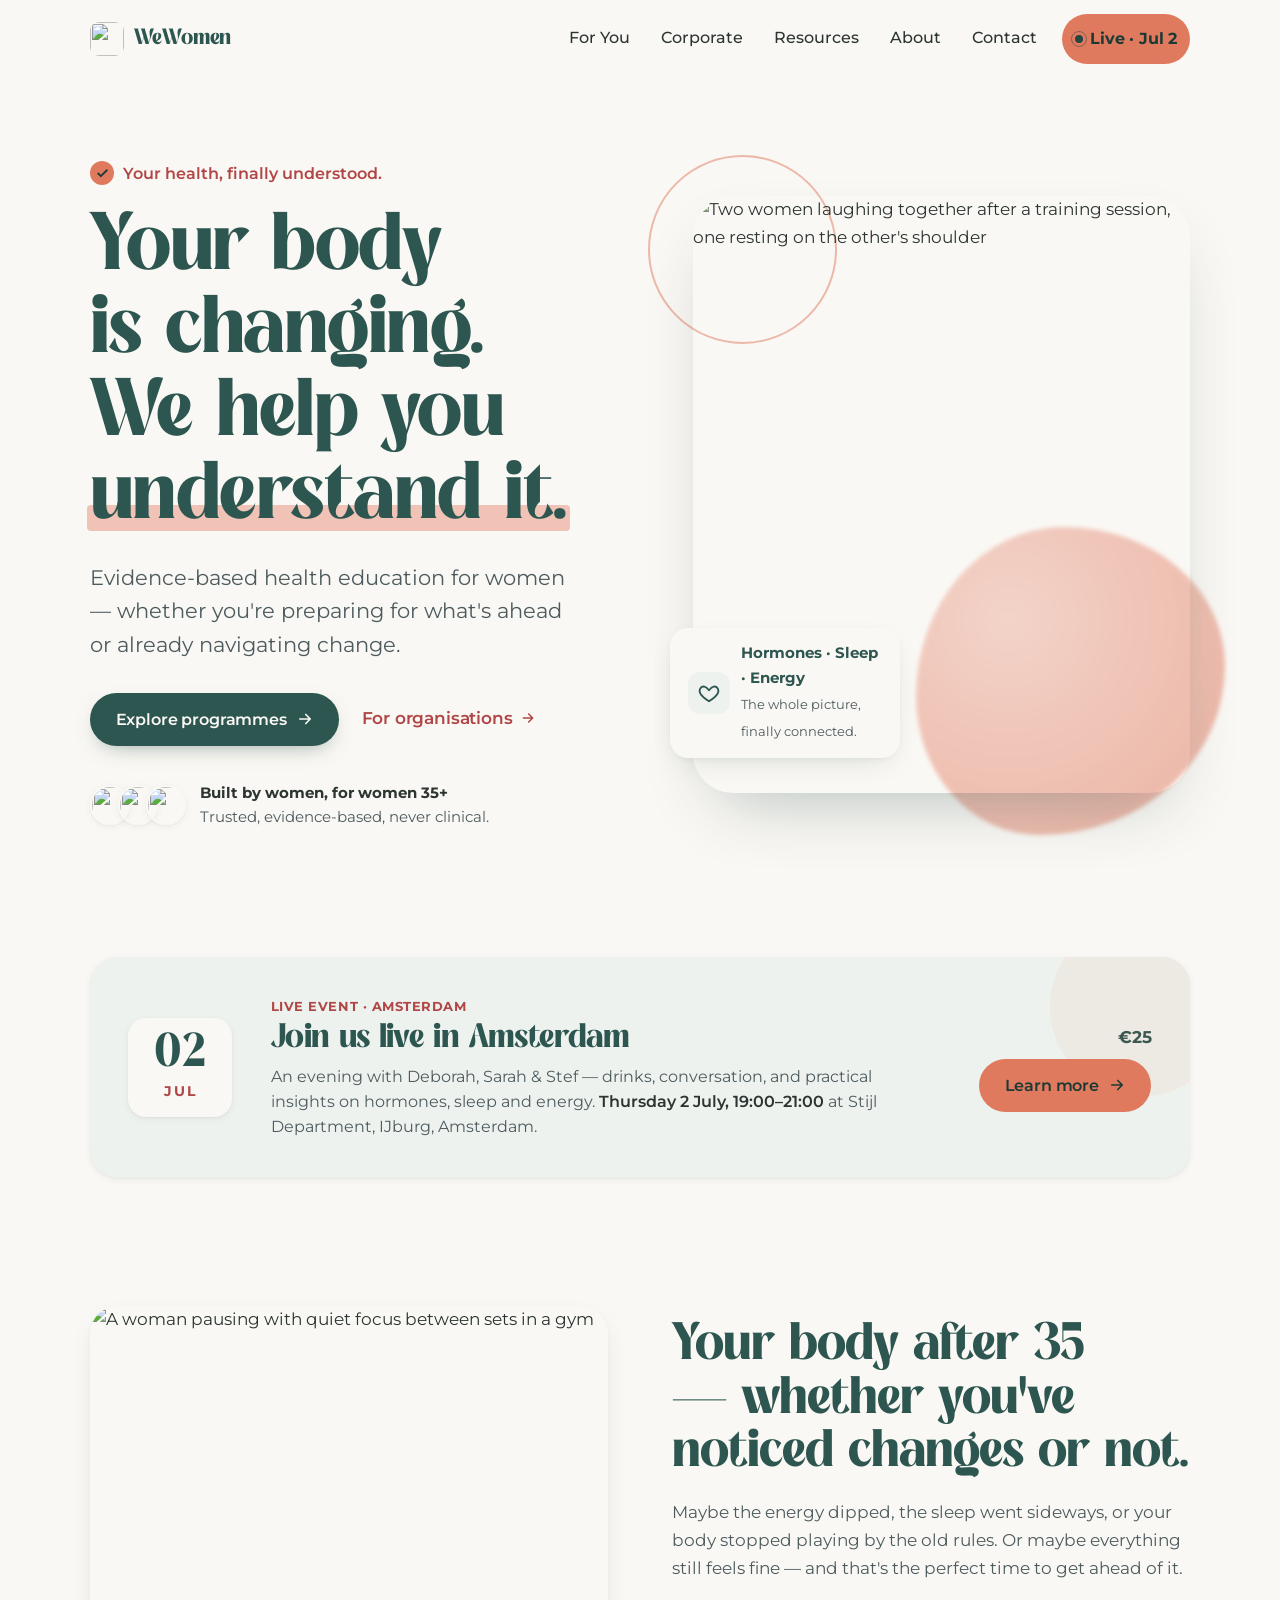
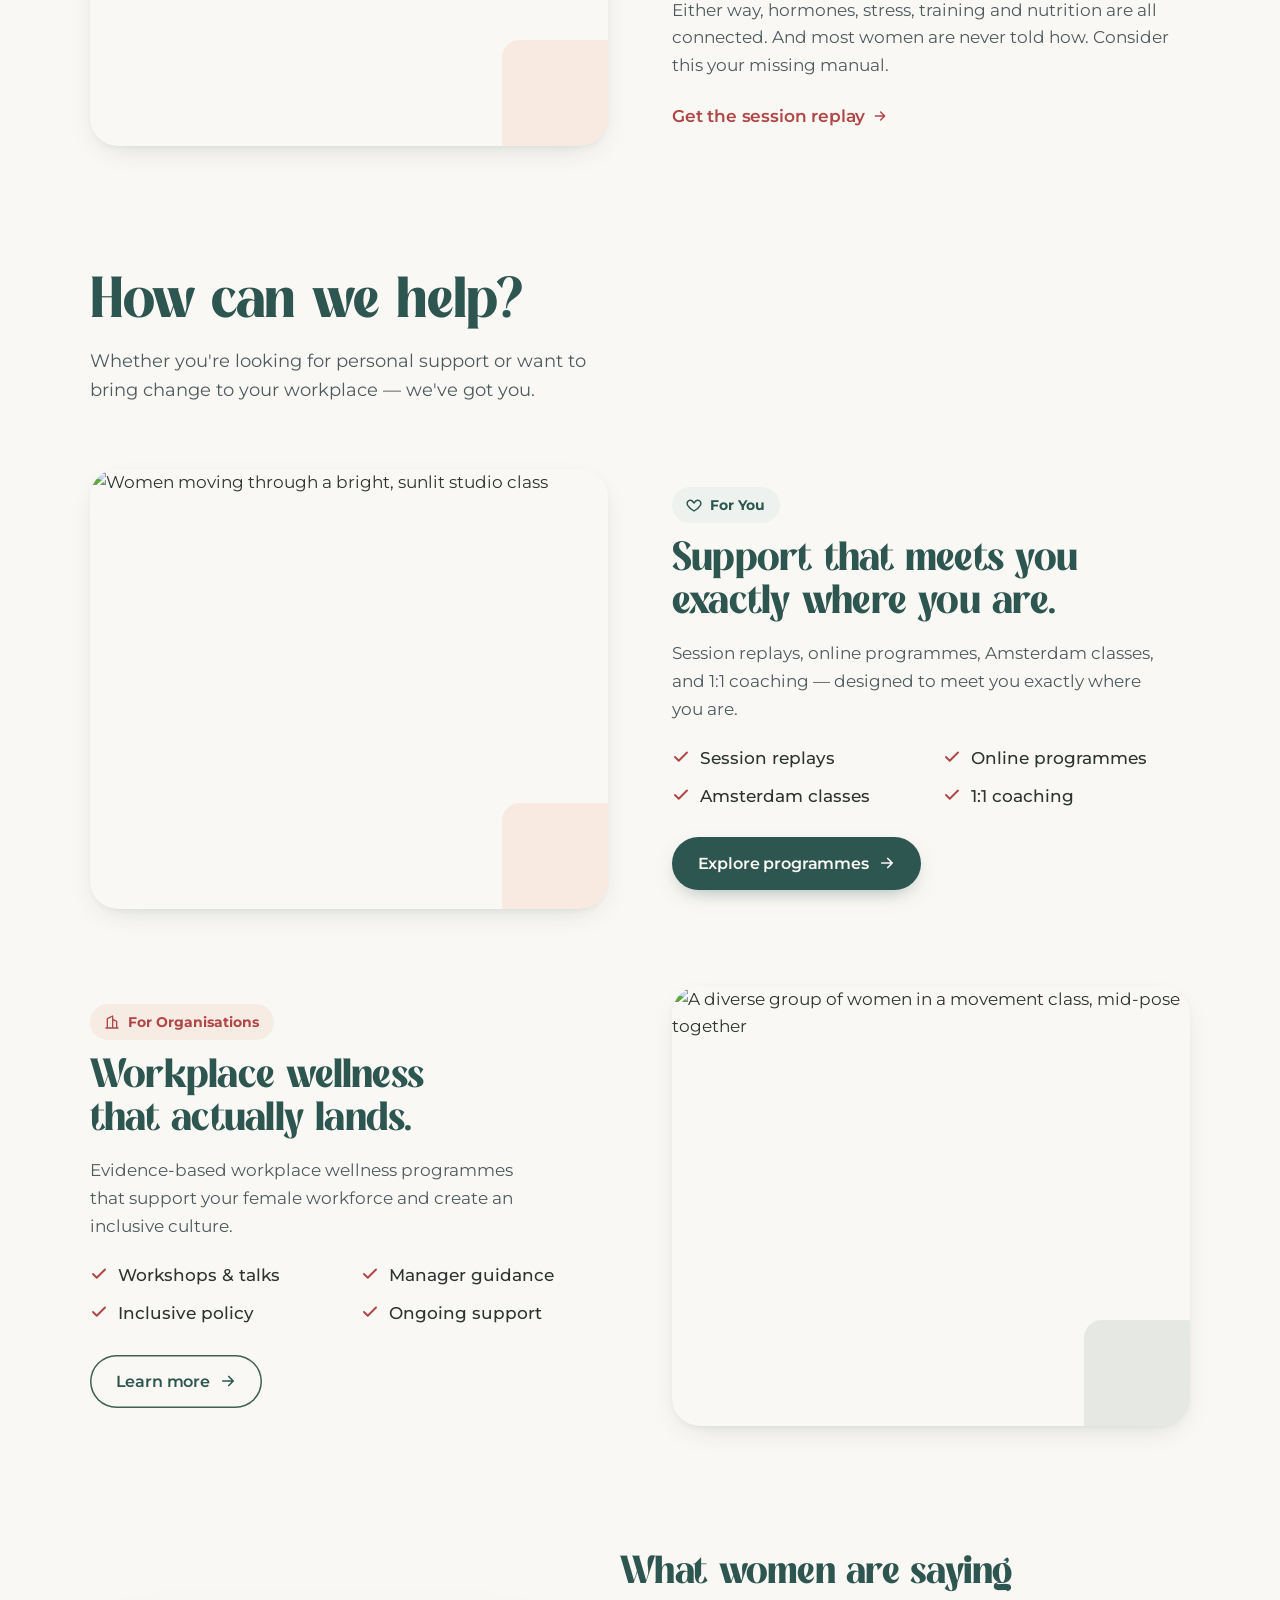
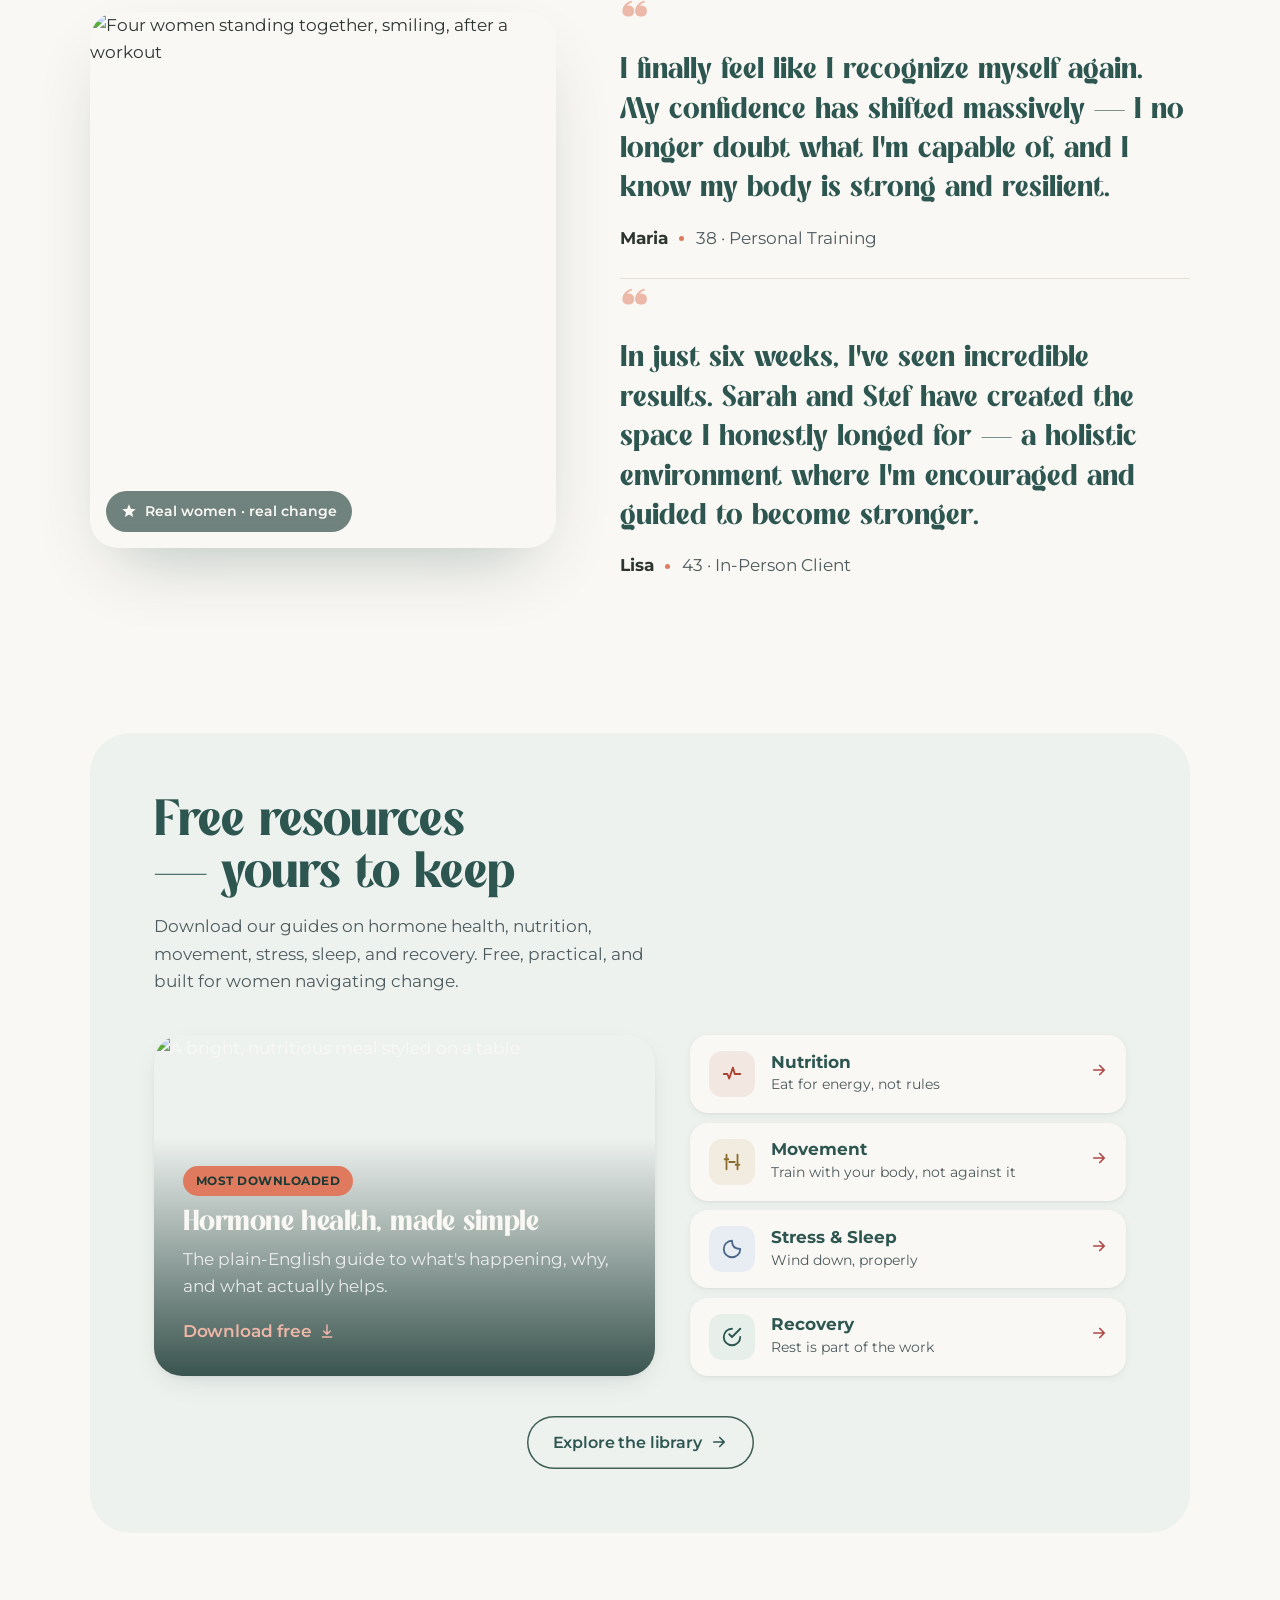
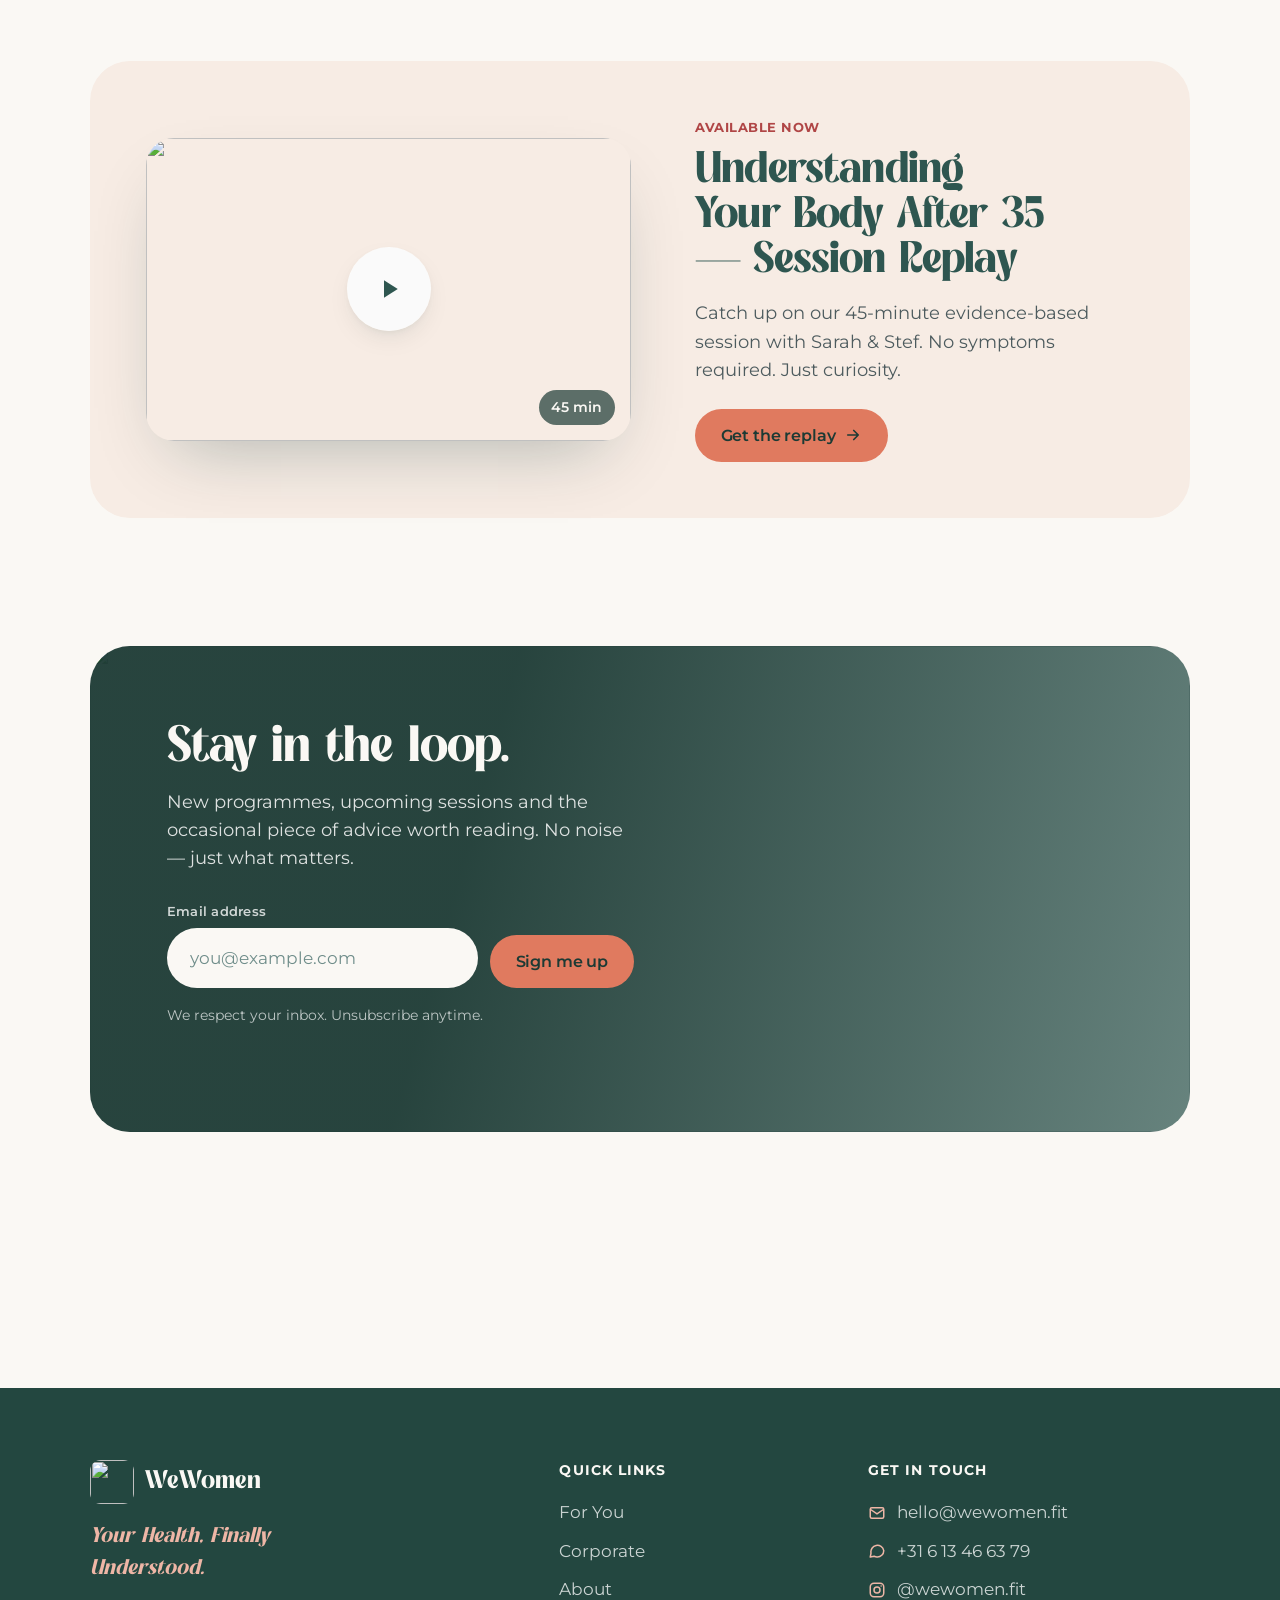
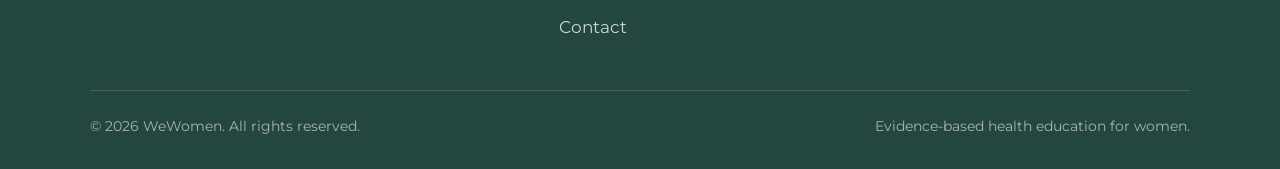
==== commit 6aea6774: "Re-skin to canonical WeWomen brand (Mercado / #2E5650 / Montserrat) Aligns the homepage with free-li" ====
--- a/index.html
+++ b/index.html
@@ -8,32 +8,40 @@
 
 <link rel="preconnect" href="https://fonts.googleapis.com" />
 <link rel="preconnect" href="https://fonts.gstatic.com" crossorigin />
-<link href="https://fonts.googleapis.com/css2?family=Hanken+Grotesk:ital,wght@0,400;0,500;0,600;0,700;1,400&family=Playfair+Display:ital,wght@0,500;0,600;0,700;1,500;1,600&display=swap" rel="stylesheet" />
+<link href="https://fonts.googleapis.com/css2?family=Montserrat:ital,wght@0,400;0,500;0,600;0,700;1,400;1,500&display=swap" rel="stylesheet" />
 <link rel="icon" href="https://wewomen.fit/assets/logo-symbol-BXDgl9-j.png" />
 
 <style>
+/* ============================================================= FONTS */
+@font-face{
+  font-family:"Mercado";
+  src:url("fonts/Mercado.otf") format("opentype");
+  font-weight:400 700;
+  font-display:swap;
+}
+
 /* ============================================================= TOKENS */
 :root{
-  /* color — evolved from brand teal #004D4D + coral #E78B7E */
-  --bg:#f9fcfc;            /* fresh near-white, whisper of teal */
-  --surface:#e9f2f1;       /* pale teal mist */
-  --surface-2:#f0f7f6;
-  --surface-warm:#fbede6;  /* warm accent band */
-  --teal:#004d4d;
-  --teal-deep:#013b3b;
-  --teal-900:#002e2e;
-  --ink:#1e3a38;           /* body text ~10:1 on --bg */
-  --ink-soft:#436461;      /* muted, still ~4.8:1 */
-  --coral:#e78b7e;
-  --coral-soft:#f2b3a8;
-  --coral-ink:#a8432f;     /* coral AS TEXT on light, ~5:1 */
-  --cream:#fbfcfc;
-  --line:#d4e3e1;
-  --line-deep:#0c5a59;
+  /* color — WeWomen canonical brand (matches free-library + funnel) */
+  --bg:#faf8f4;            /* brand cream */
+  --surface:#eef2ef;       /* soft sage band */
+  --surface-2:#f6f3ec;
+  --surface-warm:#f7ece4;  /* warm band */
+  --green:#2e5650;         /* brand green (primary) */
+  --green-deep:#234740;
+  --green-900:#1c3a34;     /* darkest — text on coral */
+  --ink:#2c3531;           /* body/heading ink ~11:1 */
+  --ink-soft:#4d5b5e;      /* muted body, ~6.7:1 */
+  --coral:#e07a5f;         /* accent — fills only, dark text */
+  --coral-soft:#eeb6a6;
+  --rose:#b04646;          /* coral AS TEXT/links on light, ~5.2:1 */
+  --cream:#faf8f4;         /* text on green/dark */
+  --line:#e4ded3;          /* warm hairline */
+  --line-deep:#3f5f57;
 
   /* type */
-  --serif:"Playfair Display",Georgia,serif;
-  --sans:"Hanken Grotesk",system-ui,-apple-system,sans-serif;
+  --serif:"Mercado",Georgia,serif;
+  --sans:"Montserrat",system-ui,-apple-system,sans-serif;
 
   /* spacing / rhythm */
   --section-y:clamp(5rem,10vw,8.5rem);
@@ -77,8 +85,8 @@
 a{color:inherit;text-decoration:none}
 button{font:inherit;color:inherit;cursor:pointer;border:none;background:none}
 input{font:inherit}
-:focus-visible{outline:3px solid var(--coral-ink);outline-offset:3px;border-radius:4px}
-h1,h2,h3{font-family:var(--serif);font-weight:600;line-height:1.08;letter-spacing:-.02em;color:var(--teal);text-wrap:balance}
+:focus-visible{outline:3px solid var(--rose);outline-offset:3px;border-radius:4px}
+h1,h2,h3{font-family:var(--serif);font-weight:600;line-height:1.08;letter-spacing:-.02em;color:var(--green);text-wrap:balance}
 p{text-wrap:pretty}
 
 /* ============================================================= LAYOUT */
@@ -86,7 +94,7 @@
 .section{padding-block:var(--section-y)}
 .eyebrow{
   display:inline-flex;align-items:center;gap:.5rem;
-  font-size:.8rem;font-weight:700;letter-spacing:.04em;color:var(--coral-ink);
+  font-size:.8rem;font-weight:700;letter-spacing:.04em;color:var(--rose);
   text-transform:uppercase;margin-bottom:1rem;
 }
 .eyebrow::before{content:"";width:1.4rem;height:2px;background:var(--coral);border-radius:2px}
@@ -102,21 +110,21 @@
 .btn svg{transition:transform .35s var(--ease)}
 .btn:hover{transform:translateY(-2px)}
 .btn:active{transform:translateY(0)}
-.btn--primary{background:var(--teal);color:var(--cream);box-shadow:0 8px 22px -10px rgba(0,77,77,.6)}
-.btn--primary:hover{background:#003e3e;box-shadow:0 14px 30px -12px rgba(0,77,77,.7)}
+.btn--primary{background:var(--green);color:var(--cream);box-shadow:0 8px 22px -10px rgba(46,86,80,.55)}
+.btn--primary:hover{background:#234740;box-shadow:0 14px 30px -12px rgba(46,86,80,.6)}
 .btn--primary:hover svg{transform:translateX(4px)}
-.btn--warm{background:var(--coral);color:var(--teal-900)}
-.btn--warm:hover{background:#ee9b8f}
+.btn--warm{background:var(--coral);color:var(--green-900)}
+.btn--warm:hover{background:#e6917a}
 .btn--warm:hover svg{transform:translateX(4px)}
-.btn--ghost{background:transparent;color:var(--teal);box-shadow:inset 0 0 0 1.5px var(--line-deep)}
-.btn--ghost:hover{background:var(--teal);color:var(--cream)}
-.btn--light{background:var(--cream);color:var(--teal)}
+.btn--ghost{background:transparent;color:var(--green);box-shadow:inset 0 0 0 1.5px var(--line-deep)}
+.btn--ghost:hover{background:var(--green);color:var(--cream)}
+.btn--light{background:var(--cream);color:var(--green)}
 .btn--light:hover{background:#fff}
 
 /* text link with growing underline */
 .tlink{
   display:inline-flex;align-items:center;gap:.45rem;
-  color:var(--coral-ink);font-weight:600;letter-spacing:-.01em;
+  color:var(--rose);font-weight:600;letter-spacing:-.01em;
   padding-bottom:2px;position:relative;
 }
 .tlink::after{content:"";position:absolute;left:0;bottom:-1px;height:2px;width:100%;
@@ -131,22 +139,22 @@
   transition:background .4s var(--ease), box-shadow .4s var(--ease), border-color .4s var(--ease);
   border-bottom:1px solid transparent;
 }
-.site-head.scrolled{background:rgba(249,252,252,.88);backdrop-filter:blur(12px);border-color:var(--line);box-shadow:var(--shadow-sm)}
+.site-head.scrolled{background:rgba(250,248,244,.86);backdrop-filter:blur(12px);border-color:var(--line);box-shadow:var(--shadow-sm)}
 .site-head .wrap{display:flex;align-items:center;justify-content:space-between;gap:1rem;padding-block:.85rem}
-.brand{display:flex;align-items:center;gap:.6rem;font-family:var(--serif);font-weight:600;font-size:1.3rem;color:var(--teal);letter-spacing:-.01em}
+.brand{display:flex;align-items:center;gap:.6rem;font-family:var(--serif);font-weight:600;font-size:1.3rem;color:var(--green);letter-spacing:-.01em}
 .brand img{width:34px;height:34px;border-radius:9px}
 .nav{display:flex;align-items:center;gap:.35rem}
 .nav a{padding:.5rem .8rem;border-radius:100px;font-weight:500;font-size:.97rem;color:var(--ink);transition:color .2s,background .2s}
-.nav a:hover{color:var(--teal);background:var(--surface)}
+.nav a:hover{color:var(--green);background:var(--surface)}
 .nav .live{
-  margin-left:.4rem;background:var(--coral);color:var(--teal-900);font-weight:700;
+  margin-left:.4rem;background:var(--coral);color:var(--green-900);font-weight:700;
   display:inline-flex;align-items:center;gap:.45rem;
 }
-.nav .live:hover{background:#ee9b8f;color:var(--teal-900)}
-.live .dot{width:8px;height:8px;border-radius:50%;background:var(--teal-deep);position:relative}
-.live .dot::after{content:"";position:absolute;inset:-4px;border-radius:50%;border:1.5px solid var(--teal-deep);opacity:.5;animation:ping 1.8s var(--ease) infinite}
+.nav .live:hover{background:#e6917a;color:var(--green-900)}
+.live .dot{width:8px;height:8px;border-radius:50%;background:var(--green-deep);position:relative}
+.live .dot::after{content:"";position:absolute;inset:-4px;border-radius:50%;border:1.5px solid var(--green-deep);opacity:.5;animation:ping 1.8s var(--ease) infinite}
 @keyframes ping{0%{transform:scale(.7);opacity:.6}100%{transform:scale(1.7);opacity:0}}
-.menu-btn{display:none;width:46px;height:46px;border-radius:12px;align-items:center;justify-content:center;color:var(--teal)}
+.menu-btn{display:none;width:46px;height:46px;border-radius:12px;align-items:center;justify-content:center;color:var(--green)}
 .menu-btn:hover{background:var(--surface)}
 
 /* mobile dialog menu */
@@ -154,18 +162,18 @@
   border:none;padding:0;margin:0;width:min(420px,92vw);max-width:none;height:100dvh;max-height:100dvh;
   margin-left:auto;background:var(--bg);box-shadow:var(--shadow-lg);
 }
-dialog.menu::backdrop{background:rgba(1,40,40,.45);backdrop-filter:blur(3px)}
+dialog.menu::backdrop{background:rgba(28,58,52,.45);backdrop-filter:blur(3px)}
 .menu-inner{display:flex;flex-direction:column;height:100%;padding:1.3rem var(--gutter)}
 .menu-top{display:flex;align-items:center;justify-content:space-between;margin-bottom:1.5rem}
 .menu-links{display:flex;flex-direction:column;gap:.2rem}
-.menu-links a{font-family:var(--serif);font-size:1.6rem;color:var(--teal);padding:.7rem 0;border-bottom:1px solid var(--line)}
+.menu-links a{font-family:var(--serif);font-size:1.6rem;color:var(--green);padding:.7rem 0;border-bottom:1px solid var(--line)}
 .menu-foot{margin-top:auto;padding-top:1.4rem}
 
 /* ============================================================= HERO */
 .hero{position:relative;padding-top:clamp(7rem,14vw,10rem);padding-bottom:var(--section-y)}
 .hero-grid{display:grid;grid-template-columns:1.04fr .96fr;gap:clamp(2rem,5vw,4.5rem);align-items:center}
-.hero-kicker{display:inline-flex;align-items:center;gap:.55rem;font-weight:600;color:var(--coral-ink);margin-bottom:1.4rem;font-size:1.02rem}
-.hero-kicker .tick{display:inline-flex;width:24px;height:24px;border-radius:50%;background:var(--coral);color:var(--teal-900);align-items:center;justify-content:center}
+.hero-kicker{display:inline-flex;align-items:center;gap:.55rem;font-weight:600;color:var(--rose);margin-bottom:1.4rem;font-size:1.02rem}
+.hero-kicker .tick{display:inline-flex;width:24px;height:24px;border-radius:50%;background:var(--coral);color:var(--green-900);align-items:center;justify-content:center}
 .hero h1{font-size:clamp(2.7rem,6vw,5rem);font-weight:600;margin-bottom:1.3rem}
 .hero h1 .u{position:relative;white-space:nowrap}
 .hero h1 .u::after{content:"";position:absolute;left:-.04em;right:-.04em;bottom:.06em;height:.34em;background:var(--coral);opacity:.42;border-radius:4px;z-index:-1}
@@ -192,8 +200,8 @@
   box-shadow:var(--shadow);border-radius:var(--r);padding:.85rem 1.1rem;display:flex;align-items:center;gap:.7rem;
   max-width:230px;
 }
-.hero-chip .ic{width:42px;height:42px;border-radius:12px;background:var(--surface);display:grid;place-items:center;color:var(--teal);flex:none}
-.hero-chip b{display:block;color:var(--teal);font-size:.95rem}
+.hero-chip .ic{width:42px;height:42px;border-radius:12px;background:var(--surface);display:grid;place-items:center;color:var(--green);flex:none}
+.hero-chip b{display:block;color:var(--green);font-size:.95rem}
 .hero-chip span{font-size:.82rem;color:var(--ink-soft);line-height:1.35}
 
 /* ============================================================= EVENT BANNER */
@@ -202,14 +210,14 @@
   position:relative;overflow:hidden}
 .event::before{content:"";position:absolute;right:-40px;top:-40px;width:180px;height:180px;border-radius:50%;background:var(--coral);opacity:.08}
 .date-block{text-align:center;background:var(--cream);border-radius:var(--r);padding:.9rem 1.3rem;box-shadow:var(--shadow-sm);min-width:104px}
-.date-block .d{font-family:var(--serif);font-size:2.8rem;line-height:1;color:var(--teal);font-weight:600}
-.date-block .m{font-weight:700;letter-spacing:.12em;color:var(--coral-ink);font-size:.85rem;margin-top:.25rem}
-.event-body .tag{font-weight:700;color:var(--coral-ink);font-size:.82rem;letter-spacing:.04em;text-transform:uppercase;margin-bottom:.35rem}
+.date-block .d{font-family:var(--serif);font-size:2.8rem;line-height:1;color:var(--green);font-weight:600}
+.date-block .m{font-weight:700;letter-spacing:.12em;color:var(--rose);font-size:.85rem;margin-top:.25rem}
+.event-body .tag{font-weight:700;color:var(--rose);font-size:.82rem;letter-spacing:.04em;text-transform:uppercase;margin-bottom:.35rem}
 .event-body h2{font-size:clamp(1.5rem,2.6vw,2rem);margin-bottom:.45rem}
 .event-body p{color:var(--ink-soft);font-size:.98rem;max-width:60ch}
 .event-body p b{color:var(--ink);font-weight:600}
 .event .act{display:flex;flex-direction:column;align-items:flex-end;gap:.5rem}
-.event .price{font-weight:700;color:var(--teal);font-size:1.05rem}
+.event .price{font-weight:700;color:var(--green);font-size:1.05rem}
 
 /* ============================================================= SPLIT / EDITORIAL ROWS */
 .split{display:grid;grid-template-columns:1fr 1fr;gap:clamp(2rem,5vw,5rem);align-items:center}
@@ -228,23 +236,23 @@
 .offers-head p{color:var(--ink-soft);font-size:1.15rem}
 .offer{margin-bottom:clamp(3rem,6vw,5.5rem)}
 .offer:last-child{margin-bottom:0}
-.offer .tag{display:inline-flex;align-items:center;gap:.5rem;font-weight:700;color:var(--teal);background:var(--surface);
+.offer .tag{display:inline-flex;align-items:center;gap:.5rem;font-weight:700;color:var(--green);background:var(--surface);
   padding:.4rem .9rem;border-radius:100px;font-size:.9rem;margin-bottom:1rem}
-.offer.coral .tag{color:var(--coral-ink);background:var(--surface-warm)}
-.offer h3{font-family:var(--serif);font-size:clamp(1.7rem,3vw,2.4rem);color:var(--teal);margin-bottom:.9rem;line-height:1.12}
+.offer.coral .tag{color:var(--rose);background:var(--surface-warm)}
+.offer h3{font-family:var(--serif);font-size:clamp(1.7rem,3vw,2.4rem);color:var(--green);margin-bottom:.9rem;line-height:1.12}
 .offer p{color:var(--ink-soft);font-size:1.08rem;max-width:50ch;margin-bottom:1.4rem}
 .checks{list-style:none;padding:0;display:grid;grid-template-columns:1fr 1fr;gap:.7rem 1.5rem;margin-bottom:1.7rem}
 .checks li{display:flex;align-items:flex-start;gap:.6rem;color:var(--ink);font-weight:500}
-.checks svg{flex:none;color:var(--coral-ink);margin-top:.2rem}
+.checks svg{flex:none;color:var(--rose);margin-top:.2rem}
 
 /* ============================================================= TESTIMONIALS */
 .quotes{display:grid;grid-template-columns:.9fr 1.1fr;gap:clamp(2rem,5vw,4.5rem);align-items:center}
 .quotes .photo{position:relative;border-radius:var(--r-lg);overflow:hidden;aspect-ratio:4/4.6;box-shadow:var(--shadow-lg)}
 .quotes .photo img{width:100%;height:100%;object-fit:cover}
-.quotes .photo .badge{position:absolute;left:1rem;bottom:1rem;background:rgba(1,40,40,.62);backdrop-filter:blur(6px);
+.quotes .photo .badge{position:absolute;left:1rem;bottom:1rem;background:rgba(28,58,52,.62);backdrop-filter:blur(6px);
   color:var(--cream);padding:.55rem .95rem;border-radius:100px;font-size:.9rem;font-weight:600;display:flex;align-items:center;gap:.5rem}
 .qmark{font-family:var(--serif);font-size:5rem;line-height:.6;color:var(--coral);opacity:.5;height:2.2rem;display:block}
-blockquote{font-family:var(--serif);font-weight:500;font-size:clamp(1.3rem,2.2vw,1.8rem);line-height:1.4;color:var(--teal);margin:0 0 1rem}
+blockquote{font-family:var(--serif);font-weight:500;font-size:clamp(1.3rem,2.2vw,1.8rem);line-height:1.4;color:var(--green);margin:0 0 1rem}
 .q-row{padding:1.6rem 0}
 .q-row + .q-row{border-top:1px solid var(--line)}
 .q-row:first-of-type{padding-top:0}
@@ -263,9 +271,9 @@
 .guide-featured{position:relative;border-radius:var(--r-lg);overflow:hidden;min-height:340px;display:flex;align-items:flex-end;
   box-shadow:var(--shadow);color:var(--cream)}
 .guide-featured img{position:absolute;inset:0;width:100%;height:100%;object-fit:cover}
-.guide-featured .scrim{position:absolute;inset:0;background:linear-gradient(180deg,rgba(1,40,40,0) 30%,rgba(1,40,40,.86))}
+.guide-featured .scrim{position:absolute;inset:0;background:linear-gradient(180deg,rgba(28,58,52,0) 30%,rgba(28,58,52,.86))}
 .guide-featured .c{position:relative;padding:1.8rem}
-.guide-featured .pill{display:inline-block;background:var(--coral);color:var(--teal-900);font-weight:700;font-size:.78rem;
+.guide-featured .pill{display:inline-block;background:var(--coral);color:var(--green-900);font-weight:700;font-size:.78rem;
   letter-spacing:.04em;text-transform:uppercase;padding:.3rem .8rem;border-radius:100px;margin-bottom:.8rem}
 .guide-featured h3{color:var(--cream);font-size:1.7rem;margin-bottom:.5rem}
 .guide-featured p{color:rgba(251,252,252,.85);max-width:42ch;margin-bottom:1.1rem}
@@ -273,11 +281,11 @@
 .guide{display:flex;align-items:center;gap:1rem;background:var(--cream);border-radius:var(--r);padding:1rem 1.15rem;
   box-shadow:var(--shadow-sm);transition:transform .35s var(--ease),box-shadow .35s var(--ease)}
 .guide:hover{transform:translateX(5px);box-shadow:var(--shadow)}
-.guide .ic{flex:none;width:46px;height:46px;border-radius:13px;background:var(--surface);display:grid;place-items:center;color:var(--teal)}
-.guide.c2 .ic{background:var(--surface-warm);color:var(--coral-ink)}
-.guide .g-t{display:block;font-weight:700;color:var(--teal);font-size:1.05rem;line-height:1.2}
+.guide .ic{flex:none;width:46px;height:46px;border-radius:13px;background:var(--surface);display:grid;place-items:center;color:var(--green)}
+.guide.c2 .ic{background:var(--surface-warm);color:var(--rose)}
+.guide .g-t{display:block;font-weight:700;color:var(--green);font-size:1.05rem;line-height:1.2}
 .guide .g-d{display:block;font-size:.9rem;color:var(--ink-soft);margin-top:.1rem}
-.guide .arr{margin-left:auto;color:var(--coral-ink);transition:transform .35s var(--ease)}
+.guide .arr{margin-left:auto;color:var(--rose);transition:transform .35s var(--ease)}
 .guide:hover .arr{transform:translateX(4px)}
 .lib-cta{margin-top:2.5rem;display:flex;justify-content:center}
 
@@ -287,18 +295,18 @@
 .video{position:relative;border-radius:var(--r-lg);overflow:hidden;aspect-ratio:16/10;box-shadow:var(--shadow-lg)}
 .video img{width:100%;height:100%;object-fit:cover}
 .video .play{position:absolute;inset:0;margin:auto;width:84px;height:84px;border-radius:50%;background:rgba(251,252,252,.92);
-  display:grid;place-items:center;color:var(--teal);box-shadow:var(--shadow);transition:transform .35s var(--ease),background .25s}
+  display:grid;place-items:center;color:var(--green);box-shadow:var(--shadow);transition:transform .35s var(--ease),background .25s}
 .video:hover .play{transform:scale(1.08);background:#fff}
-.video .dur{position:absolute;right:1rem;bottom:1rem;background:rgba(1,40,40,.7);color:var(--cream);font-weight:600;
+.video .dur{position:absolute;right:1rem;bottom:1rem;background:rgba(28,58,52,.7);color:var(--cream);font-weight:600;
   font-size:.85rem;padding:.4rem .8rem;border-radius:100px}
-.replay .t .tag{color:var(--coral-ink);font-weight:700;letter-spacing:.04em;text-transform:uppercase;font-size:.82rem;margin-bottom:.7rem;display:block}
+.replay .t .tag{color:var(--rose);font-weight:700;letter-spacing:.04em;text-transform:uppercase;font-size:.82rem;margin-bottom:.7rem;display:block}
 .replay .t h2{font-size:clamp(1.8rem,3.4vw,2.6rem);margin-bottom:1rem}
 .replay .t p{color:var(--ink-soft);font-size:1.1rem;max-width:46ch;margin-bottom:1.6rem}
 
 /* ============================================================= NEWSLETTER */
 .news{position:relative;border-radius:var(--r-xl);overflow:hidden;isolation:isolate}
 .news img.bg{position:absolute;inset:0;width:100%;height:100%;object-fit:cover;z-index:-2}
-.news .scrim{position:absolute;inset:0;z-index:-1;background:linear-gradient(105deg,rgba(0,52,52,.94) 35%,rgba(0,77,77,.7))}
+.news .scrim{position:absolute;inset:0;z-index:-1;background:linear-gradient(105deg,rgba(28,58,52,.95) 35%,rgba(46,86,80,.72))}
 .news .inner{padding:clamp(2.6rem,6vw,5rem);max-width:620px;color:var(--cream)}
 .news h2{color:var(--cream);font-size:clamp(2rem,4vw,3rem);margin-bottom:.8rem}
 .news p{color:rgba(251,252,252,.86);font-size:1.1rem;margin-bottom:1.8rem;max-width:46ch}
@@ -316,7 +324,7 @@
 .news .ok.show{display:block}
 
 /* ============================================================= FOOTER */
-.foot{background:var(--teal-deep);color:rgba(251,252,252,.78);padding-block:clamp(3rem,6vw,4.5rem) 2rem;margin-top:var(--section-y)}
+.foot{background:var(--green-deep);color:rgba(251,252,252,.78);padding-block:clamp(3rem,6vw,4.5rem) 2rem;margin-top:var(--section-y)}
 .foot a{transition:color .2s}
 .foot a:hover{color:var(--cream)}
 .foot-grid{display:grid;grid-template-columns:1.6fr 1fr 1.2fr;gap:2.5rem}
@@ -549,7 +557,7 @@
       <div class="offer coral split rev">
         <div class="media" data-reveal>
           <div class="media-frame">
-            <span class="media-deco" aria-hidden="true" style="background:var(--teal);opacity:.1"></span>
+            <span class="media-deco" aria-hidden="true" style="background:var(--green);opacity:.1"></span>
             <img src="https://images.unsplash.com/photo-1518310952931-b1de897abd40?auto=format&fit=crop&w=1100&q=72" alt="A diverse group of women in a movement class, mid-pose together" />
           </div>
         </div>
@@ -623,22 +631,22 @@
             </a>
             <div class="guide-list">
               <a class="guide" href="/resources" data-reveal>
-                <span class="ic"><svg width="22" height="22" viewBox="0 0 24 24" fill="none" stroke="currentColor" stroke-width="2" stroke-linecap="round" stroke-linejoin="round"><path d="M3 12h4l2 5 4-12 2 7h6"/></svg></span>
+                <span class="ic" style="color:#a8442f;background:#f3e7e1"><svg width="22" height="22" viewBox="0 0 24 24" fill="none" stroke="currentColor" stroke-width="2" stroke-linecap="round" stroke-linejoin="round"><path d="M3 12h4l2 5 4-12 2 7h6"/></svg></span>
                 <span><span class="g-t">Nutrition</span><span class="g-d">Eat for energy, not rules</span></span>
                 <span class="arr"><svg width="18" height="18" viewBox="0 0 24 24" fill="none" stroke="currentColor" stroke-width="2.2" stroke-linecap="round" stroke-linejoin="round"><path d="M5 12h14M13 6l6 6-6 6"/></svg></span>
               </a>
               <a class="guide c2" href="/resources" data-reveal style="--d:.05s">
-                <span class="ic"><svg width="22" height="22" viewBox="0 0 24 24" fill="none" stroke="currentColor" stroke-width="2" stroke-linecap="round" stroke-linejoin="round"><path d="M6 4v16M18 4v16M4 9h4M16 15h4M9 12h6"/></svg></span>
+                <span class="ic" style="color:#8a6d2e;background:#f1ecdf"><svg width="22" height="22" viewBox="0 0 24 24" fill="none" stroke="currentColor" stroke-width="2" stroke-linecap="round" stroke-linejoin="round"><path d="M6 4v16M18 4v16M4 9h4M16 15h4M9 12h6"/></svg></span>
                 <span><span class="g-t">Movement</span><span class="g-d">Train with your body, not against it</span></span>
                 <span class="arr"><svg width="18" height="18" viewBox="0 0 24 24" fill="none" stroke="currentColor" stroke-width="2.2" stroke-linecap="round" stroke-linejoin="round"><path d="M5 12h14M13 6l6 6-6 6"/></svg></span>
               </a>
               <a class="guide" href="/resources" data-reveal style="--d:.1s">
-                <span class="ic"><svg width="22" height="22" viewBox="0 0 24 24" fill="none" stroke="currentColor" stroke-width="2" stroke-linecap="round" stroke-linejoin="round"><path d="M12 3a9 9 0 1 0 9 9c-4 0-9-1-9-9z"/></svg></span>
+                <span class="ic" style="color:#4d6788;background:#e8edf3"><svg width="22" height="22" viewBox="0 0 24 24" fill="none" stroke="currentColor" stroke-width="2" stroke-linecap="round" stroke-linejoin="round"><path d="M12 3a9 9 0 1 0 9 9c-4 0-9-1-9-9z"/></svg></span>
                 <span><span class="g-t">Stress &amp; Sleep</span><span class="g-d">Wind down, properly</span></span>
                 <span class="arr"><svg width="18" height="18" viewBox="0 0 24 24" fill="none" stroke="currentColor" stroke-width="2.2" stroke-linecap="round" stroke-linejoin="round"><path d="M5 12h14M13 6l6 6-6 6"/></svg></span>
               </a>
               <a class="guide c2" href="/resources" data-reveal style="--d:.15s">
-                <span class="ic"><svg width="22" height="22" viewBox="0 0 24 24" fill="none" stroke="currentColor" stroke-width="2" stroke-linecap="round" stroke-linejoin="round"><path d="M21 12a9 9 0 1 1-9-9M21 3l-9 9-3-3"/></svg></span>
+                <span class="ic" style="color:#2e5650;background:#e7efeb"><svg width="22" height="22" viewBox="0 0 24 24" fill="none" stroke="currentColor" stroke-width="2" stroke-linecap="round" stroke-linejoin="round"><path d="M21 12a9 9 0 1 1-9-9M21 3l-9 9-3-3"/></svg></span>
                 <span><span class="g-t">Recovery</span><span class="g-d">Rest is part of the work</span></span>
                 <span class="arr"><svg width="18" height="18" viewBox="0 0 24 24" fill="none" stroke="currentColor" stroke-width="2.2" stroke-linecap="round" stroke-linejoin="round"><path d="M5 12h14M13 6l6 6-6 6"/></svg></span>
               </a>
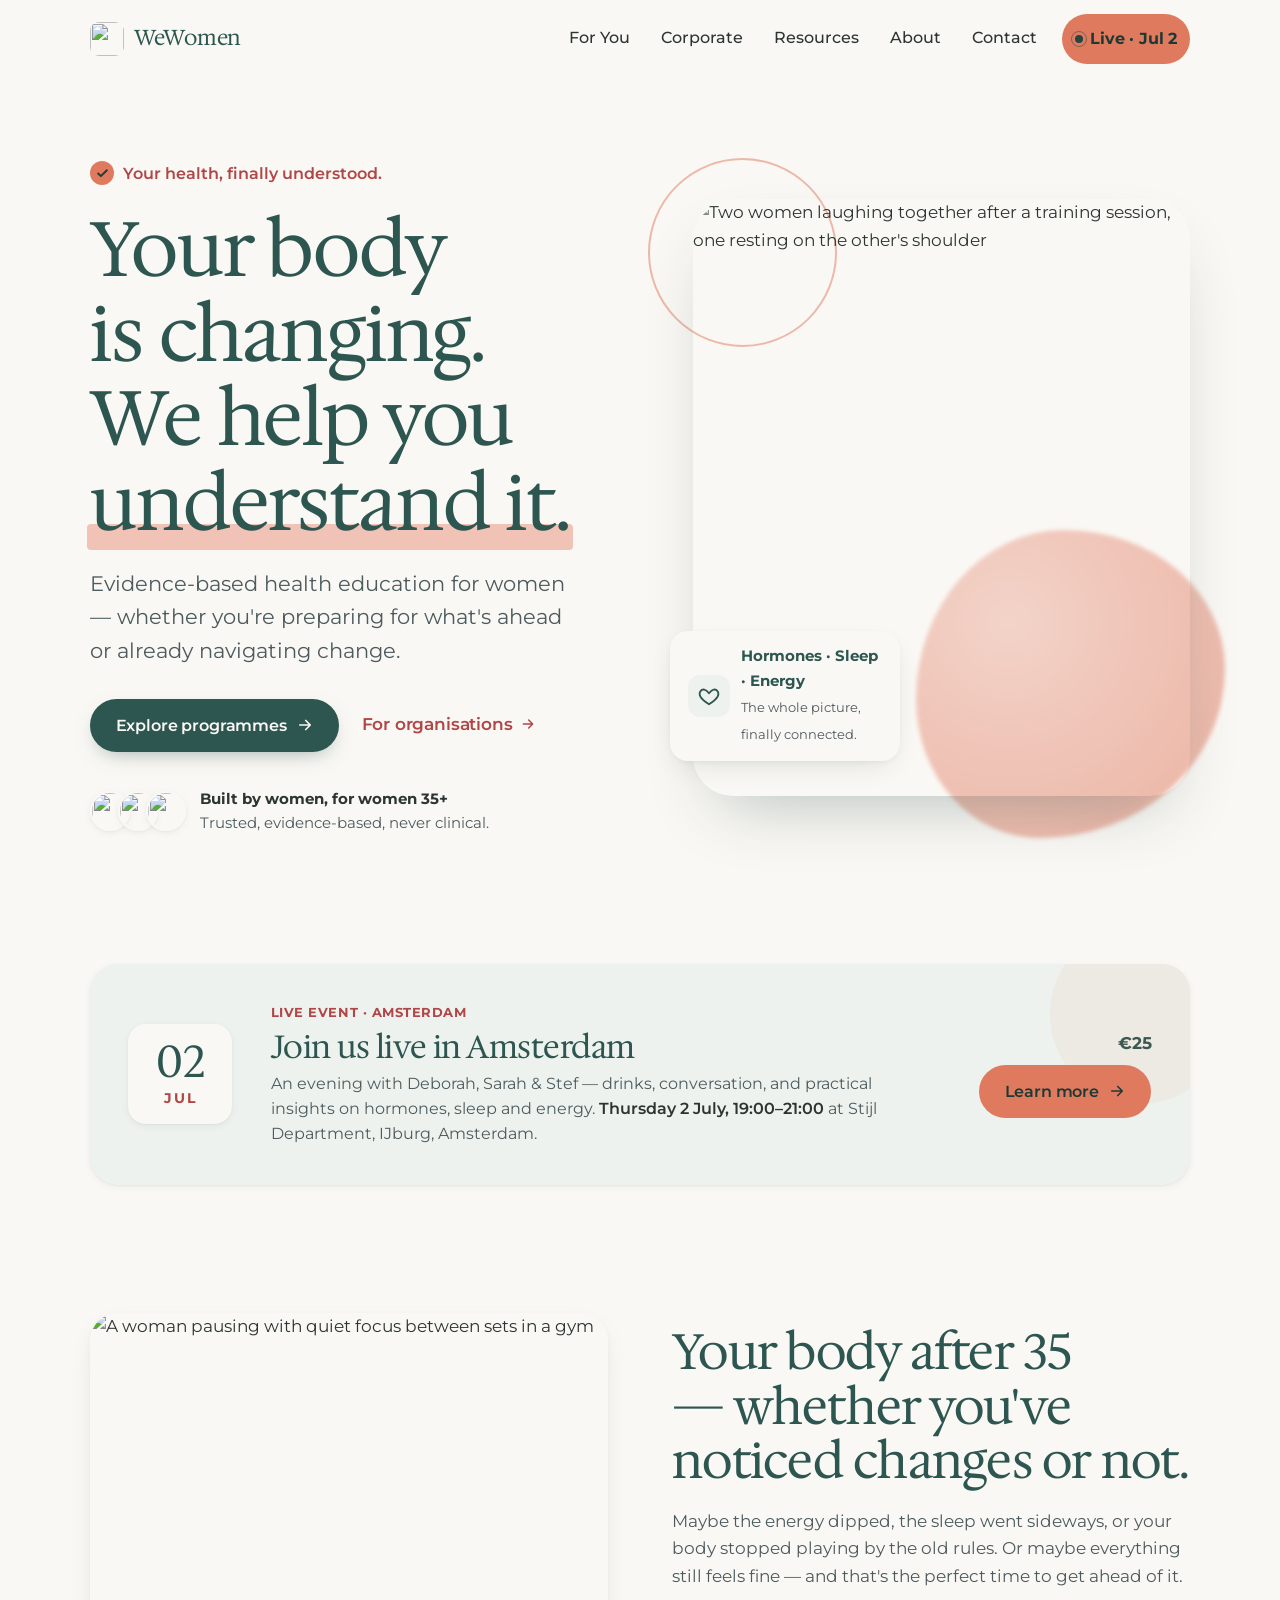
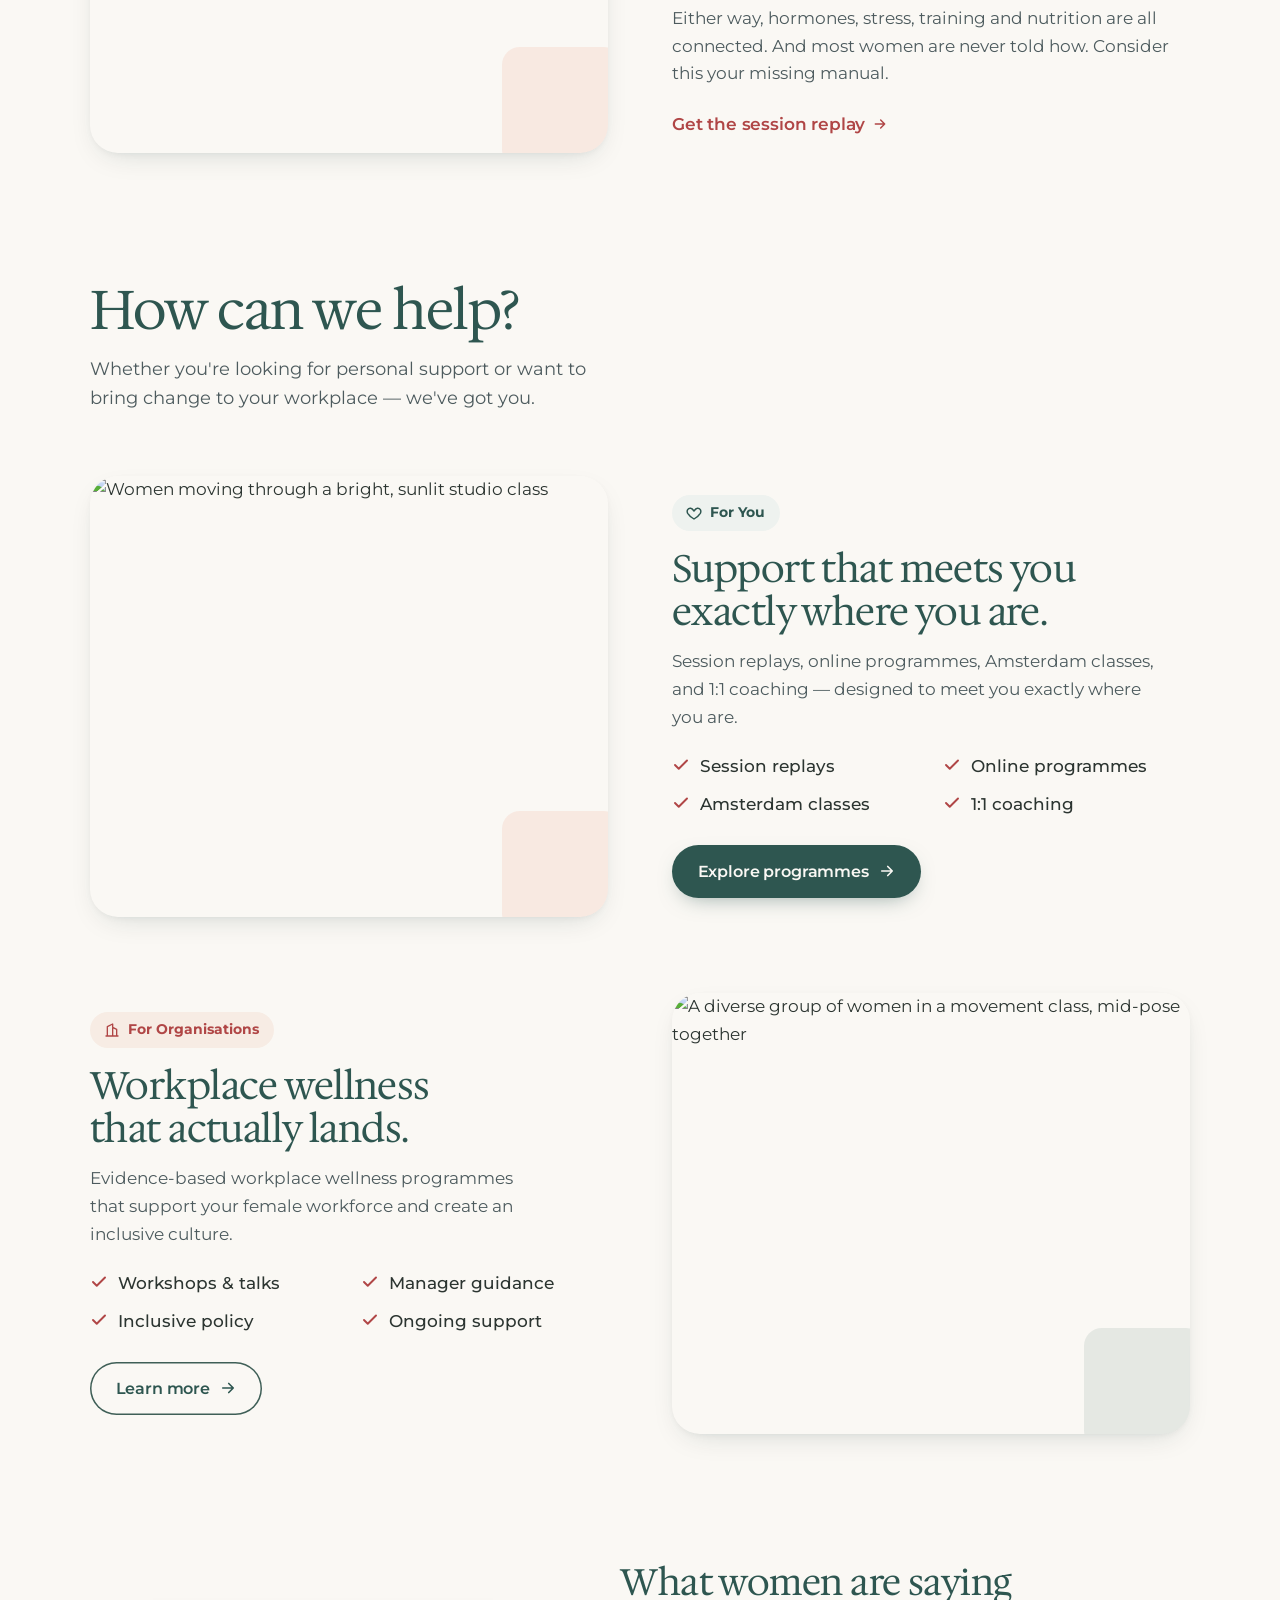
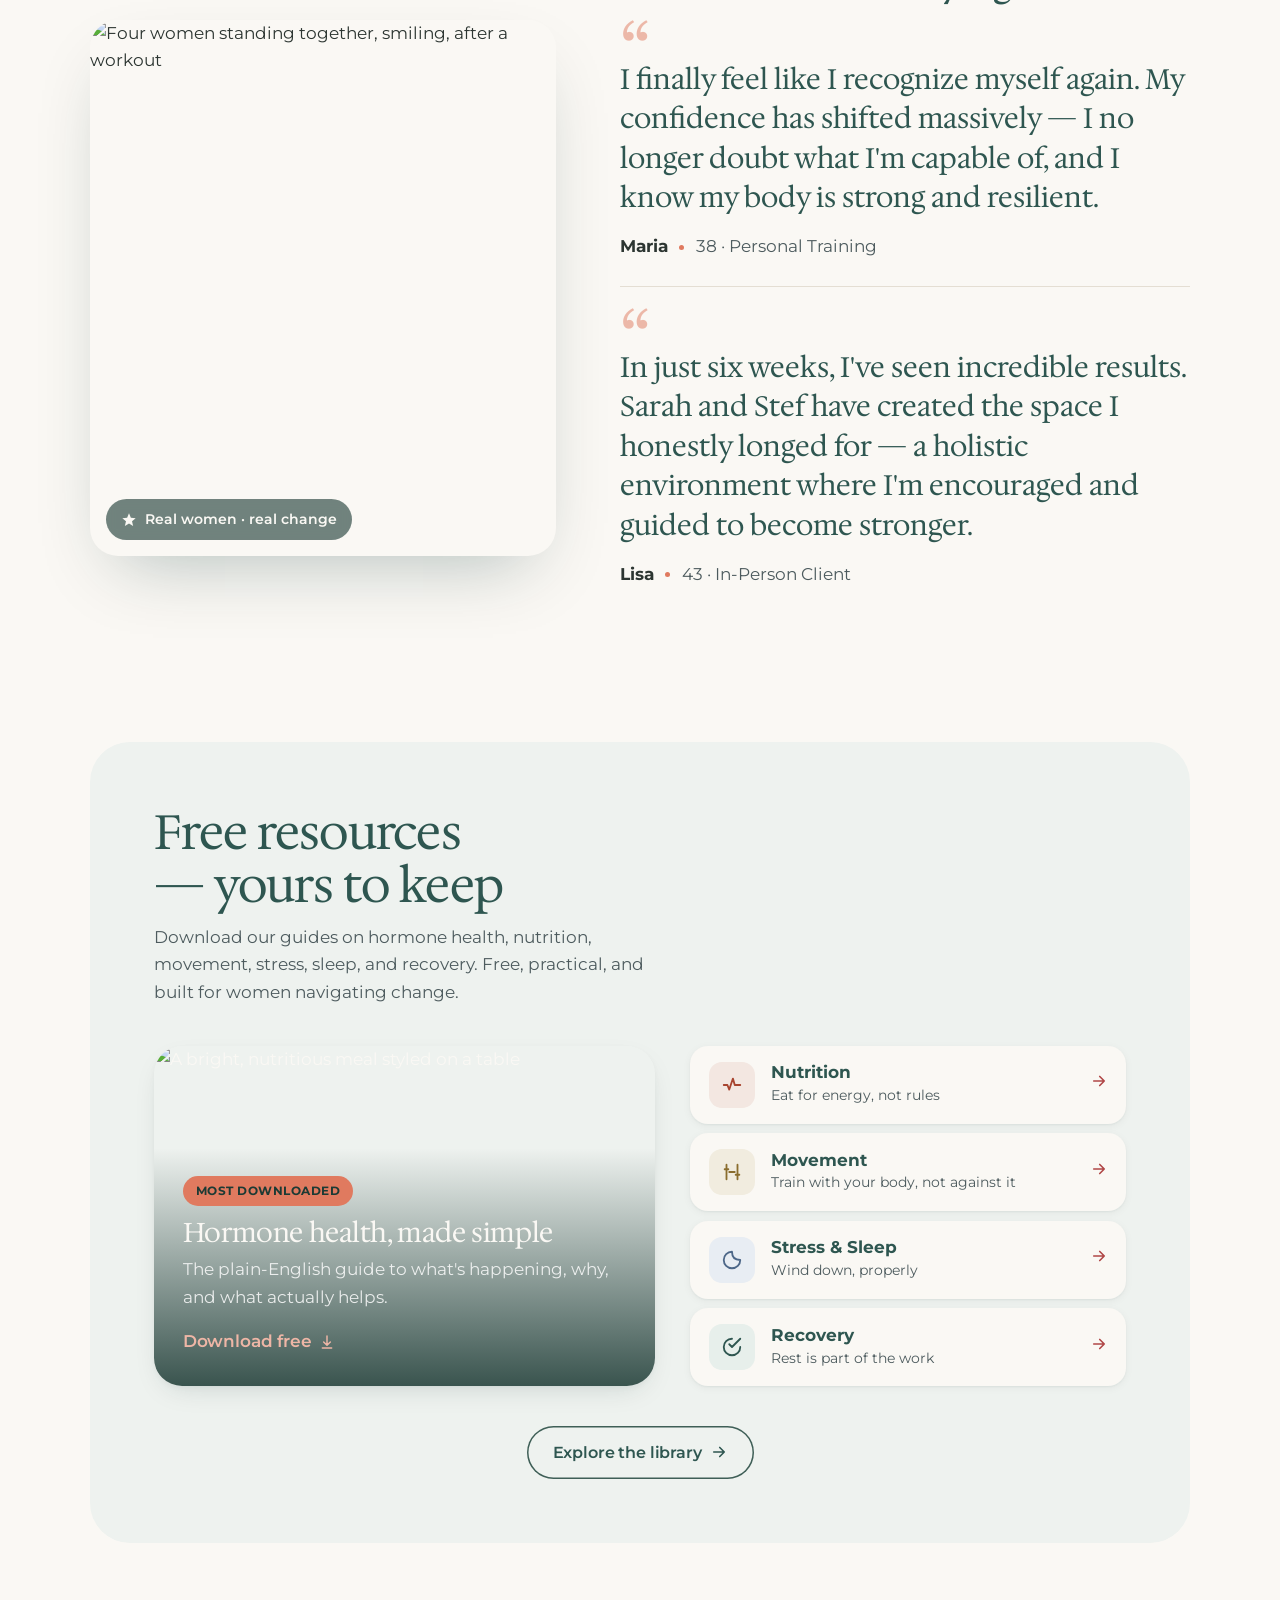
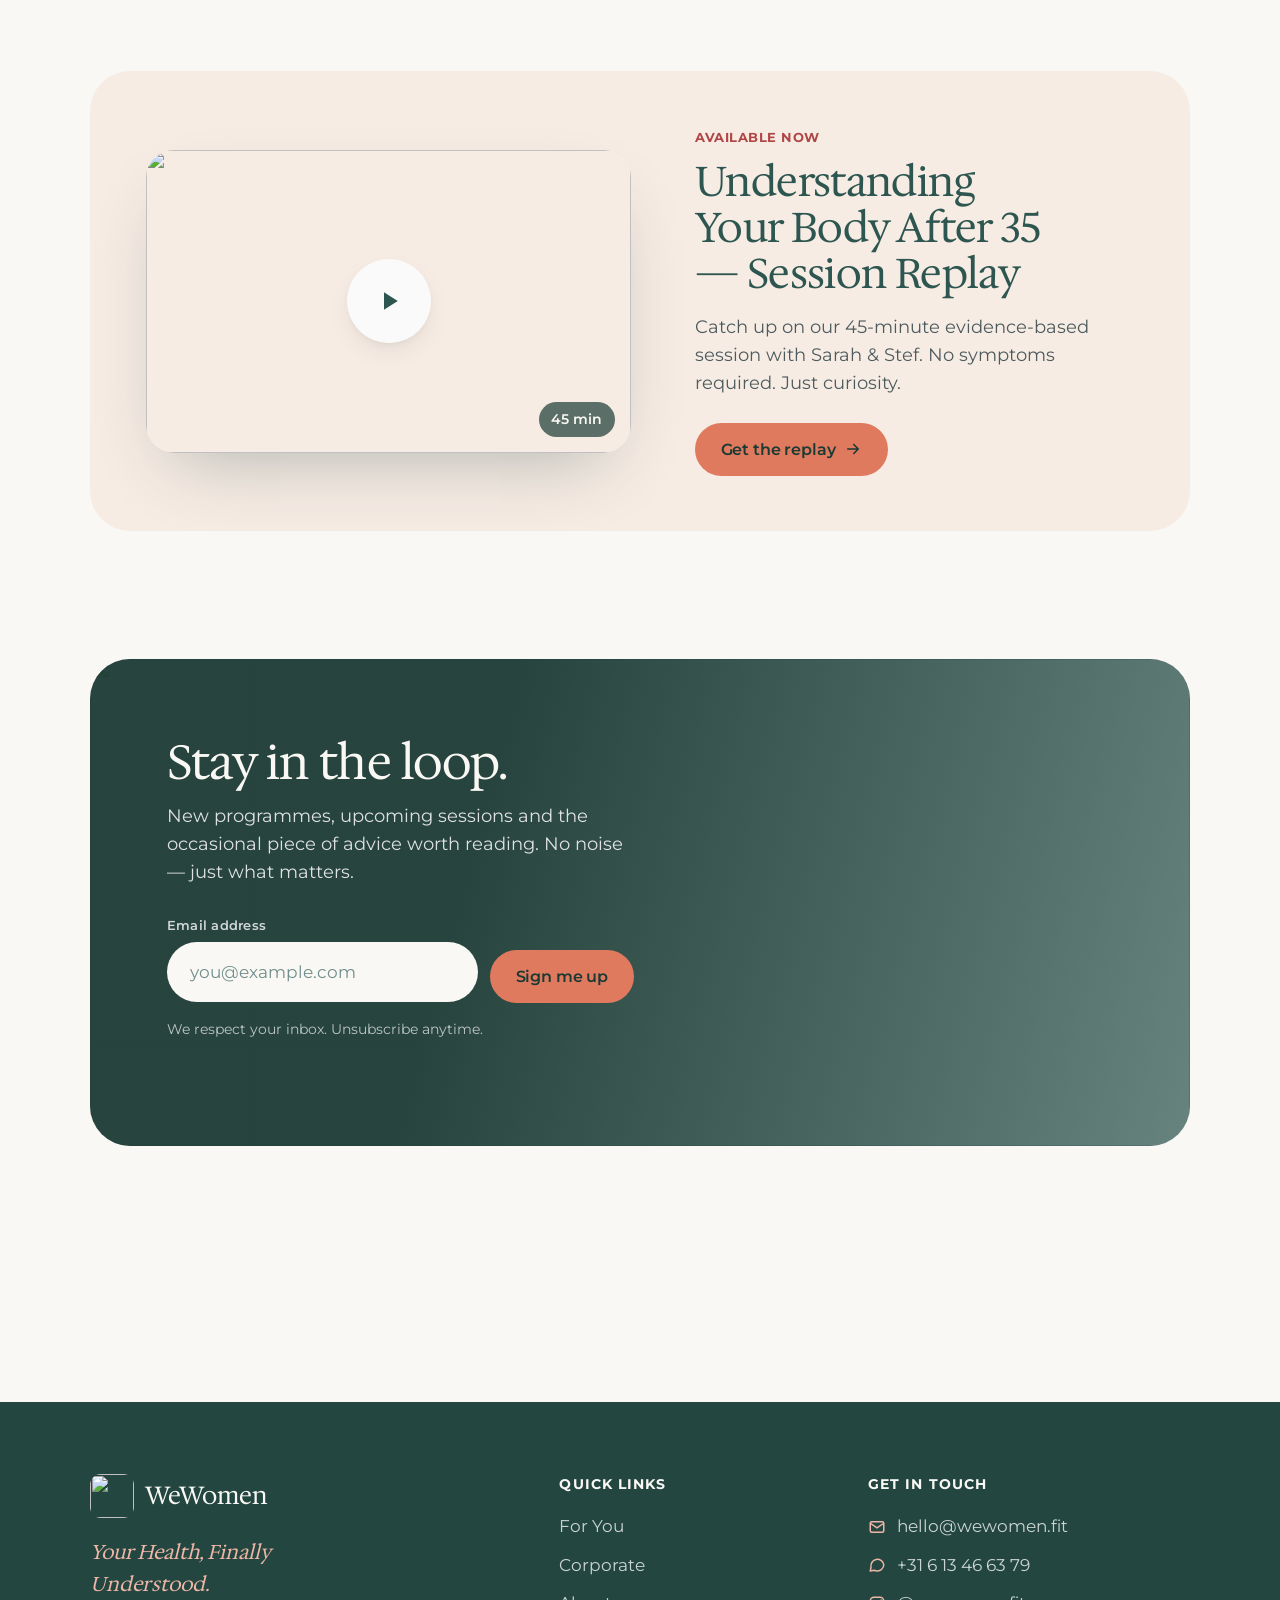
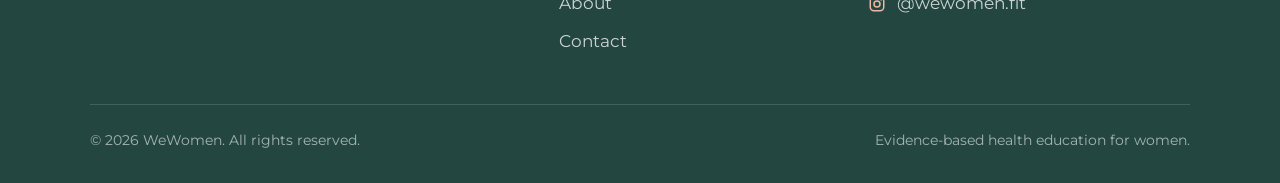
==== commit 2a726e4c: "Drop Mercado; display serif -> Hedvig Letters Serif Mercado read as too decorative. Hedvig is warm/m" ====
--- a/index.html
+++ b/index.html
@@ -8,18 +8,10 @@
 
 <link rel="preconnect" href="https://fonts.googleapis.com" />
 <link rel="preconnect" href="https://fonts.gstatic.com" crossorigin />
-<link href="https://fonts.googleapis.com/css2?family=Montserrat:ital,wght@0,400;0,500;0,600;0,700;1,400;1,500&display=swap" rel="stylesheet" />
+<link href="https://fonts.googleapis.com/css2?family=Hedvig+Letters+Serif&family=Montserrat:ital,wght@0,400;0,500;0,600;0,700;1,400;1,500&display=swap" rel="stylesheet" />
 <link rel="icon" href="https://wewomen.fit/assets/logo-symbol-BXDgl9-j.png" />
 
 <style>
-/* ============================================================= FONTS */
-@font-face{
-  font-family:"Mercado";
-  src:url("fonts/Mercado.otf") format("opentype");
-  font-weight:400 700;
-  font-display:swap;
-}
-
 /* ============================================================= TOKENS */
 :root{
   /* color — WeWomen canonical brand (matches free-library + funnel) */
@@ -40,7 +32,7 @@
   --line-deep:#3f5f57;
 
   /* type */
-  --serif:"Mercado",Georgia,serif;
+  --serif:"Hedvig Letters Serif",Georgia,serif;
   --sans:"Montserrat",system-ui,-apple-system,sans-serif;
 
   /* spacing / rhythm */
@@ -86,7 +78,7 @@
 button{font:inherit;color:inherit;cursor:pointer;border:none;background:none}
 input{font:inherit}
 :focus-visible{outline:3px solid var(--rose);outline-offset:3px;border-radius:4px}
-h1,h2,h3{font-family:var(--serif);font-weight:600;line-height:1.08;letter-spacing:-.02em;color:var(--green);text-wrap:balance}
+h1,h2,h3{font-family:var(--serif);font-weight:400;line-height:1.1;letter-spacing:-.015em;color:var(--green);text-wrap:balance}
 p{text-wrap:pretty}
 
 /* ============================================================= LAYOUT */
@@ -141,7 +133,7 @@
 }
 .site-head.scrolled{background:rgba(250,248,244,.86);backdrop-filter:blur(12px);border-color:var(--line);box-shadow:var(--shadow-sm)}
 .site-head .wrap{display:flex;align-items:center;justify-content:space-between;gap:1rem;padding-block:.85rem}
-.brand{display:flex;align-items:center;gap:.6rem;font-family:var(--serif);font-weight:600;font-size:1.3rem;color:var(--green);letter-spacing:-.01em}
+.brand{display:flex;align-items:center;gap:.6rem;font-family:var(--serif);font-weight:400;font-size:1.35rem;color:var(--green);letter-spacing:-.01em}
 .brand img{width:34px;height:34px;border-radius:9px}
 .nav{display:flex;align-items:center;gap:.35rem}
 .nav a{padding:.5rem .8rem;border-radius:100px;font-weight:500;font-size:.97rem;color:var(--ink);transition:color .2s,background .2s}
@@ -174,7 +166,7 @@
 .hero-grid{display:grid;grid-template-columns:1.04fr .96fr;gap:clamp(2rem,5vw,4.5rem);align-items:center}
 .hero-kicker{display:inline-flex;align-items:center;gap:.55rem;font-weight:600;color:var(--rose);margin-bottom:1.4rem;font-size:1.02rem}
 .hero-kicker .tick{display:inline-flex;width:24px;height:24px;border-radius:50%;background:var(--coral);color:var(--green-900);align-items:center;justify-content:center}
-.hero h1{font-size:clamp(2.7rem,6vw,5rem);font-weight:600;margin-bottom:1.3rem}
+.hero h1{font-size:clamp(2.7rem,6vw,5rem);font-weight:400;margin-bottom:1.3rem}
 .hero h1 .u{position:relative;white-space:nowrap}
 .hero h1 .u::after{content:"";position:absolute;left:-.04em;right:-.04em;bottom:.06em;height:.34em;background:var(--coral);opacity:.42;border-radius:4px;z-index:-1}
 .hero .lede{font-size:clamp(1.1rem,1.05rem + .4vw,1.3rem);color:var(--ink-soft);max-width:34ch;margin-bottom:2rem}
@@ -210,7 +202,7 @@
   position:relative;overflow:hidden}
 .event::before{content:"";position:absolute;right:-40px;top:-40px;width:180px;height:180px;border-radius:50%;background:var(--coral);opacity:.08}
 .date-block{text-align:center;background:var(--cream);border-radius:var(--r);padding:.9rem 1.3rem;box-shadow:var(--shadow-sm);min-width:104px}
-.date-block .d{font-family:var(--serif);font-size:2.8rem;line-height:1;color:var(--green);font-weight:600}
+.date-block .d{font-family:var(--serif);font-size:2.8rem;line-height:1;color:var(--green);font-weight:400}
 .date-block .m{font-weight:700;letter-spacing:.12em;color:var(--rose);font-size:.85rem;margin-top:.25rem}
 .event-body .tag{font-weight:700;color:var(--rose);font-size:.82rem;letter-spacing:.04em;text-transform:uppercase;margin-bottom:.35rem}
 .event-body h2{font-size:clamp(1.5rem,2.6vw,2rem);margin-bottom:.45rem}
@@ -252,7 +244,7 @@
 .quotes .photo .badge{position:absolute;left:1rem;bottom:1rem;background:rgba(28,58,52,.62);backdrop-filter:blur(6px);
   color:var(--cream);padding:.55rem .95rem;border-radius:100px;font-size:.9rem;font-weight:600;display:flex;align-items:center;gap:.5rem}
 .qmark{font-family:var(--serif);font-size:5rem;line-height:.6;color:var(--coral);opacity:.5;height:2.2rem;display:block}
-blockquote{font-family:var(--serif);font-weight:500;font-size:clamp(1.3rem,2.2vw,1.8rem);line-height:1.4;color:var(--green);margin:0 0 1rem}
+blockquote{font-family:var(--serif);font-weight:400;font-size:clamp(1.3rem,2.2vw,1.8rem);line-height:1.4;color:var(--green);margin:0 0 1rem}
 .q-row{padding:1.6rem 0}
 .q-row + .q-row{border-top:1px solid var(--line)}
 .q-row:first-of-type{padding-top:0}
@@ -330,7 +322,7 @@
 .foot-grid{display:grid;grid-template-columns:1.6fr 1fr 1.2fr;gap:2.5rem}
 .foot .logo{display:flex;align-items:center;gap:.7rem;margin-bottom:1.1rem}
 .foot .logo img{width:44px;height:44px;border-radius:11px}
-.foot .logo b{font-family:var(--serif);font-size:1.5rem;color:var(--cream);font-weight:600}
+.foot .logo b{font-family:var(--serif);font-size:1.55rem;color:var(--cream);font-weight:400}
 .foot .tagline{font-family:var(--serif);font-style:italic;font-size:1.25rem;color:var(--coral-soft);max-width:24ch}
 .foot h4{color:var(--cream);font-family:var(--sans);font-size:.85rem;font-weight:700;letter-spacing:.08em;text-transform:uppercase;margin-bottom:1.1rem}
 .foot ul{list-style:none;padding:0;display:flex;flex-direction:column;gap:.7rem}
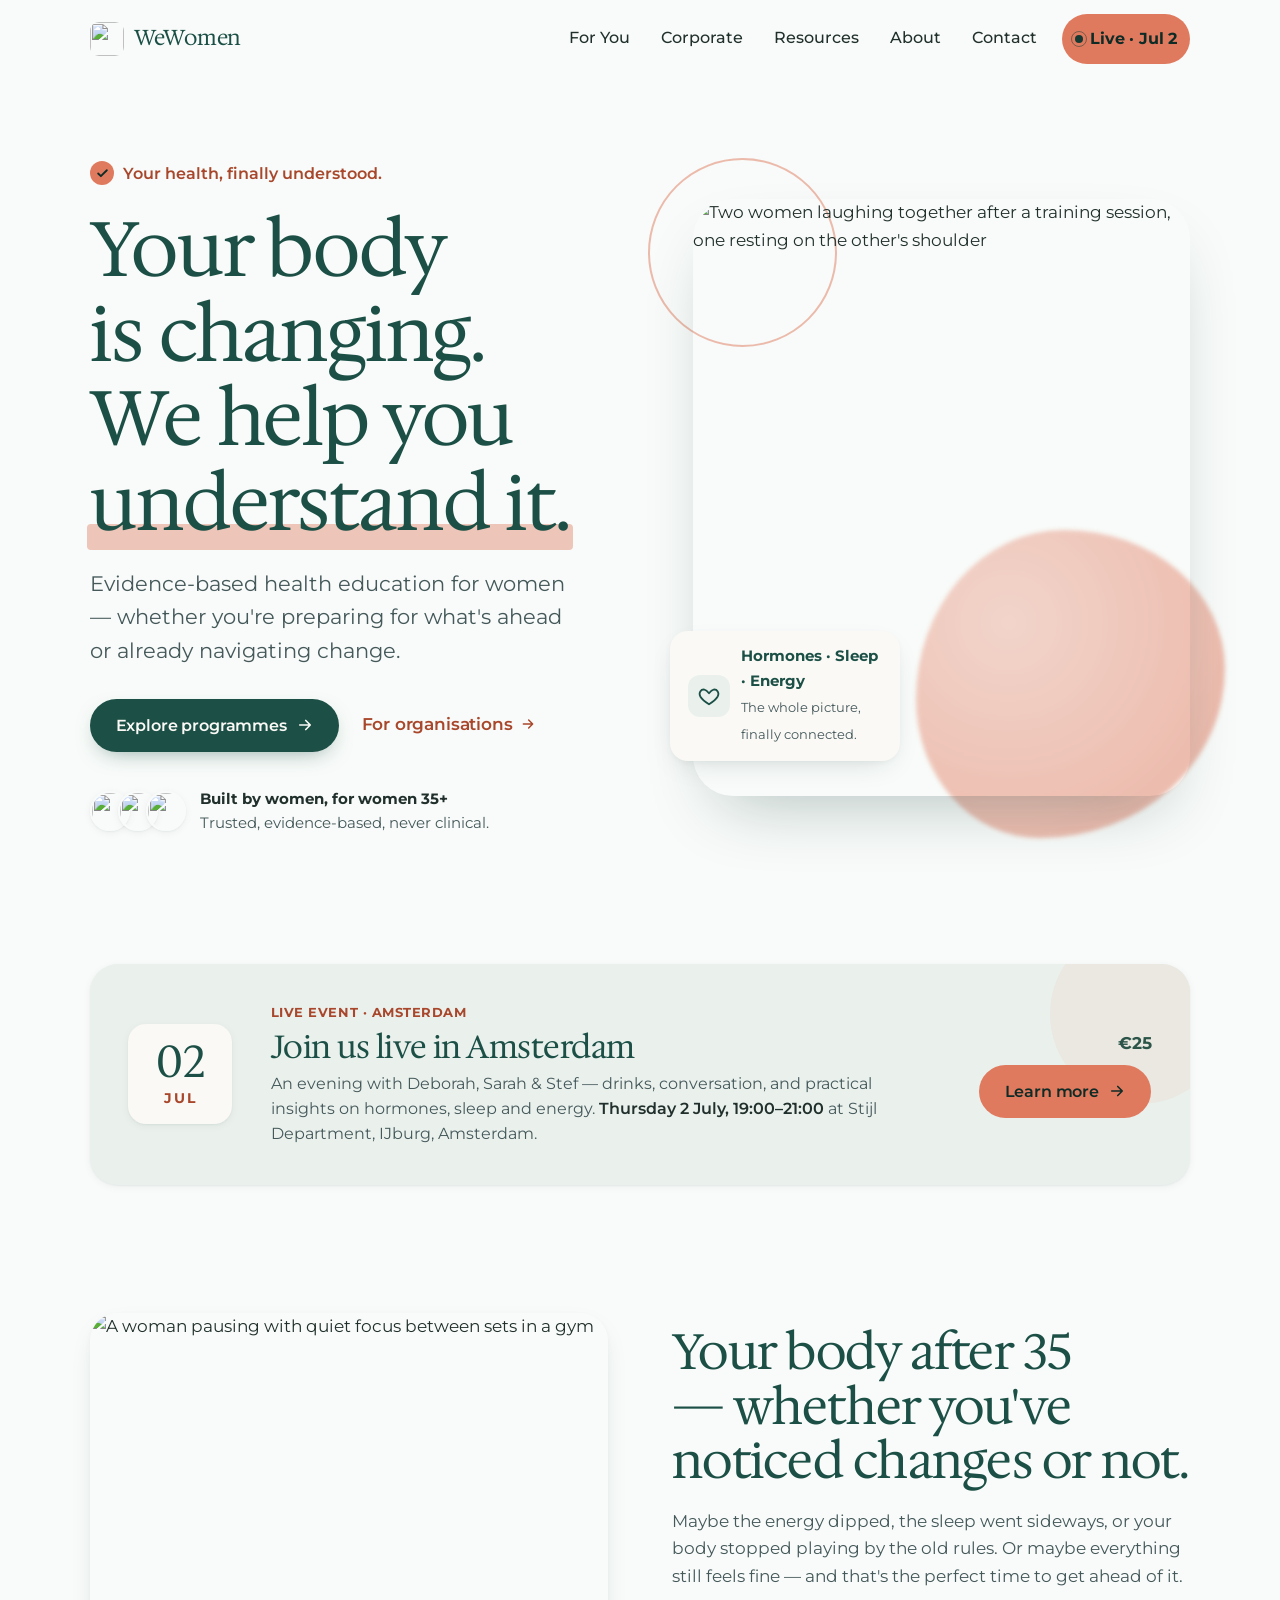
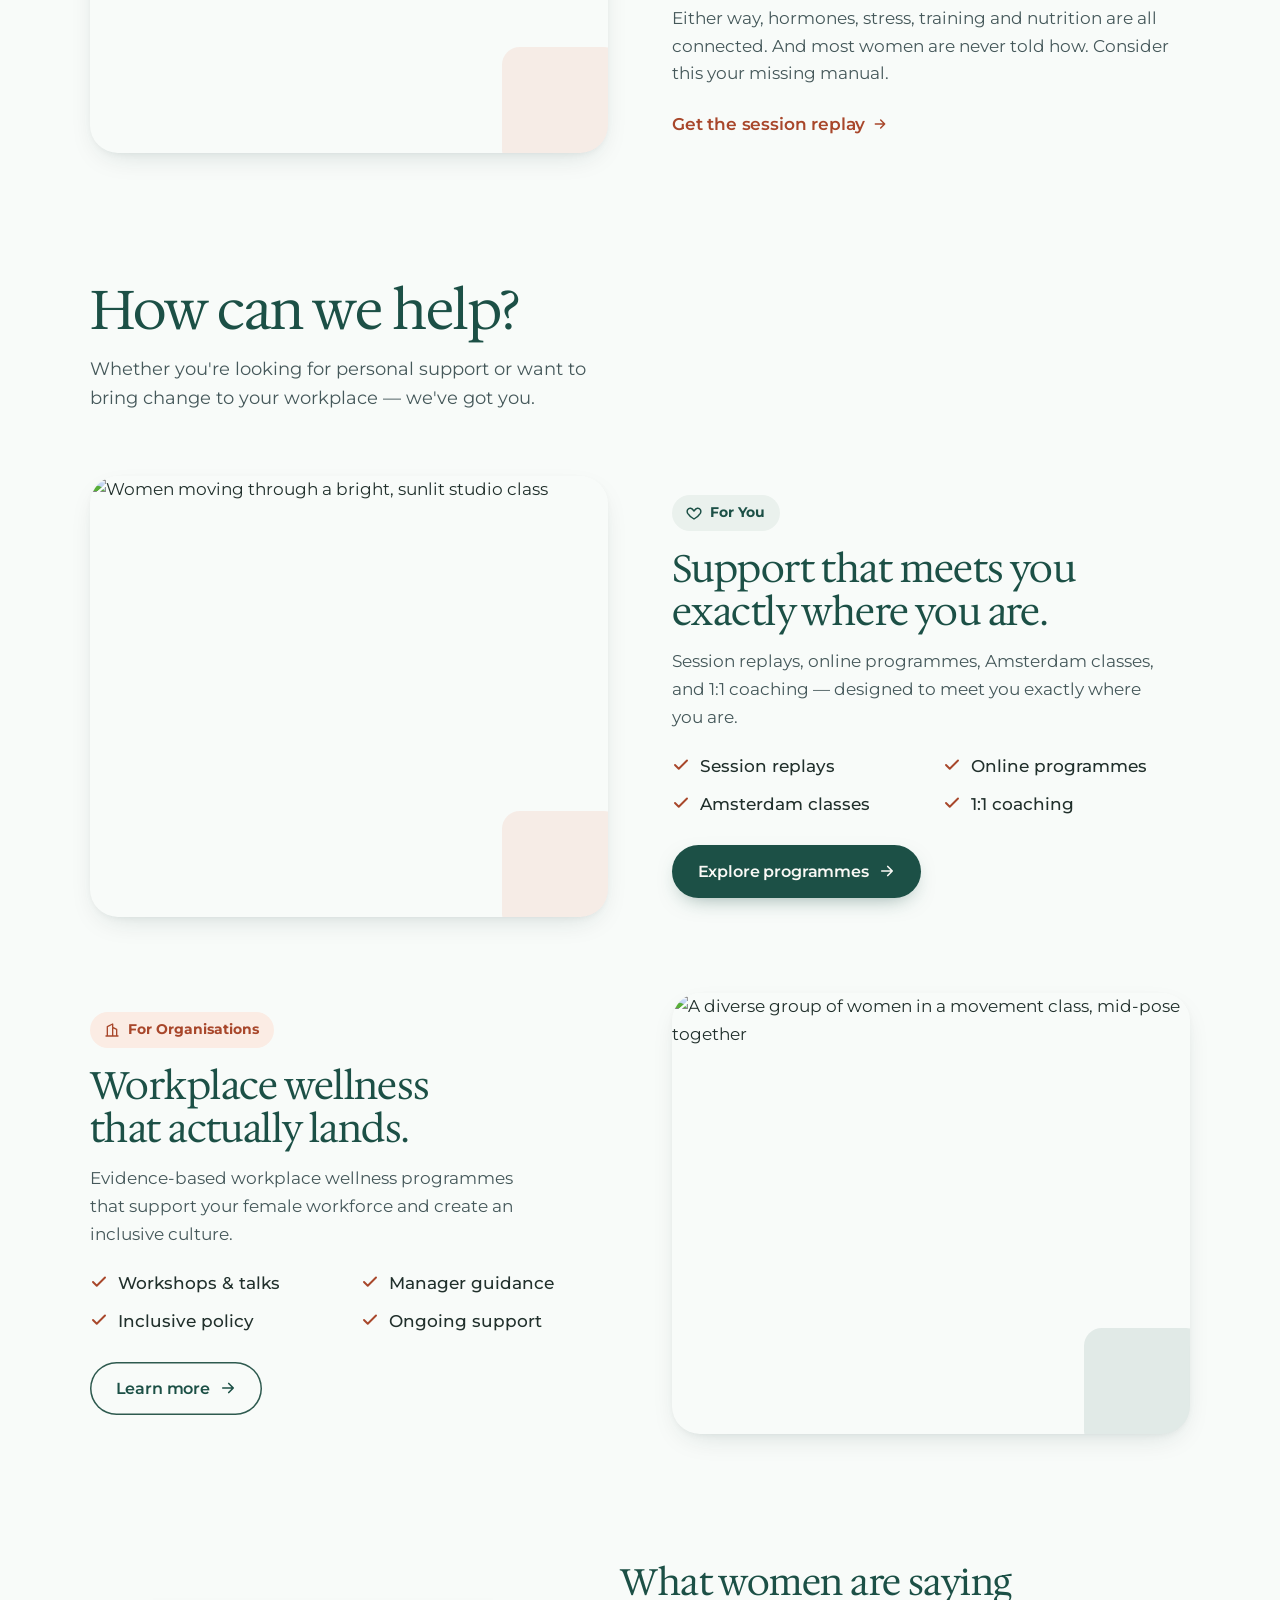
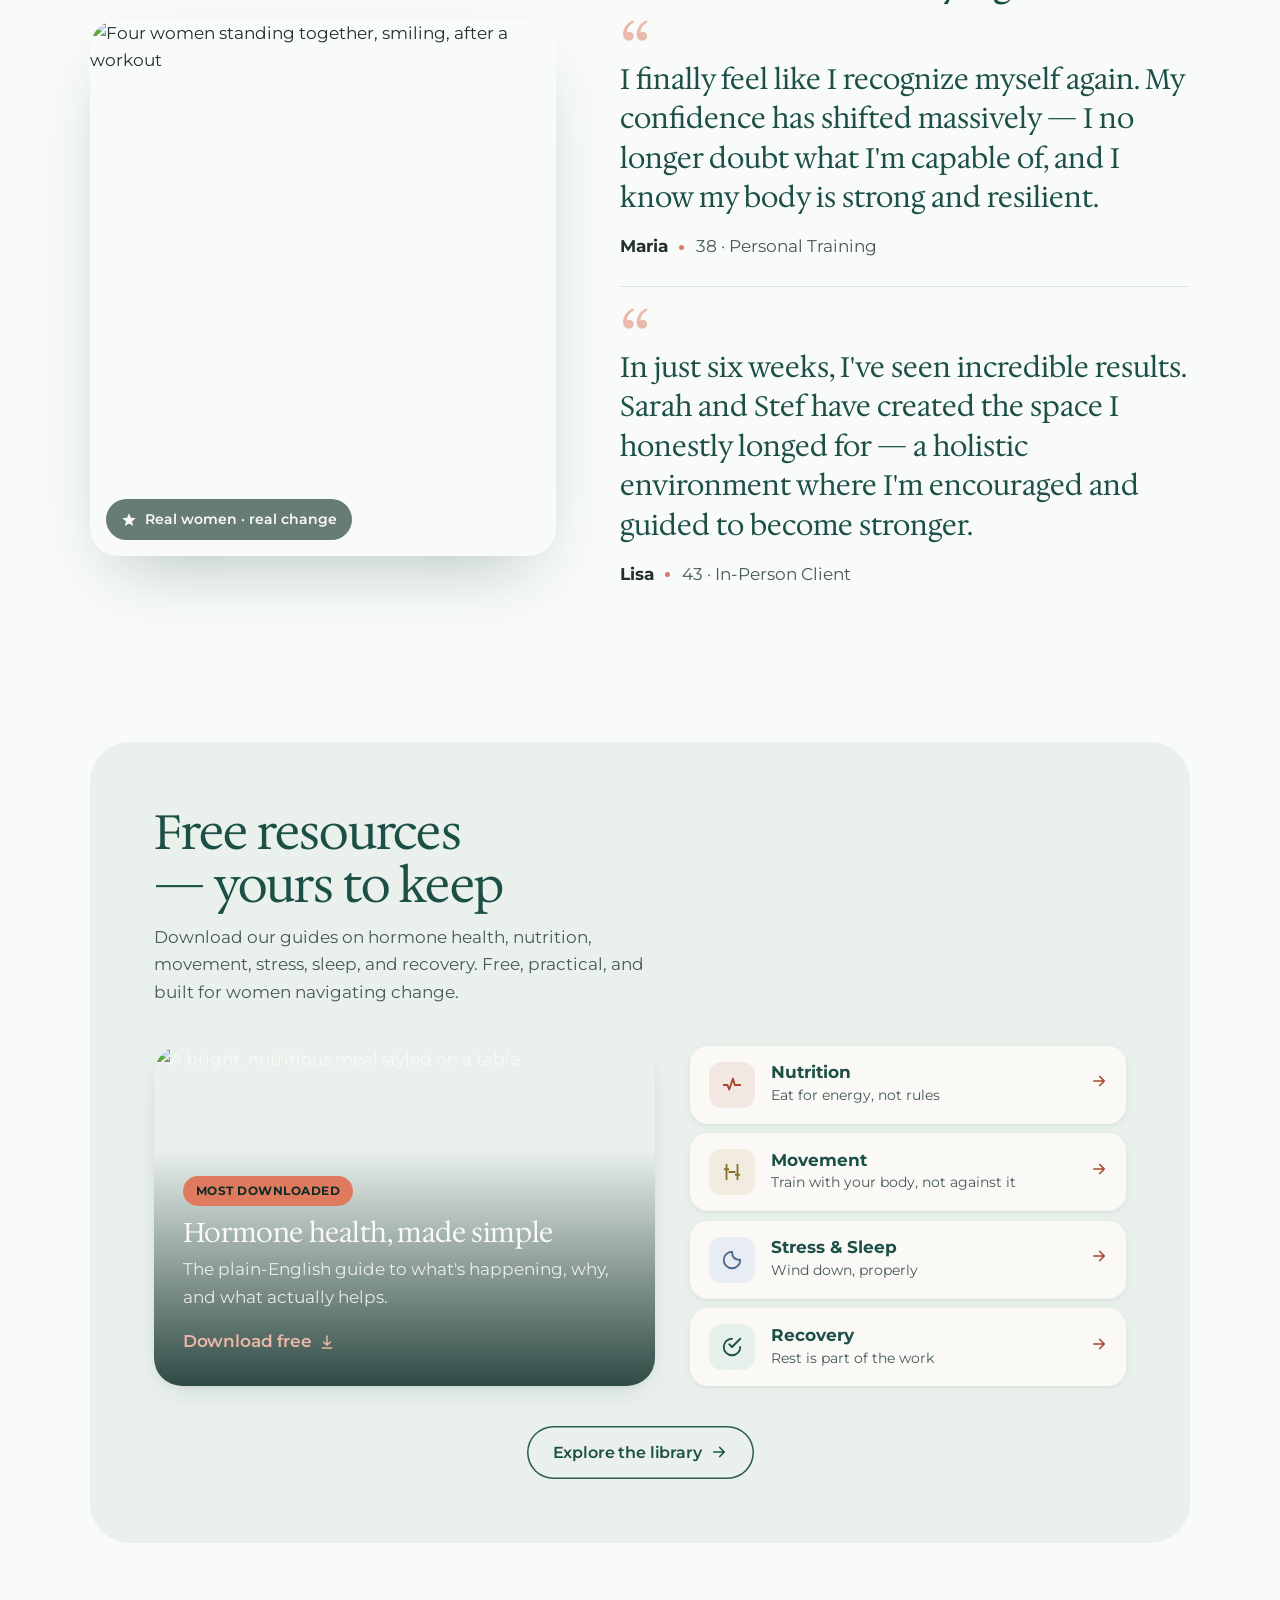
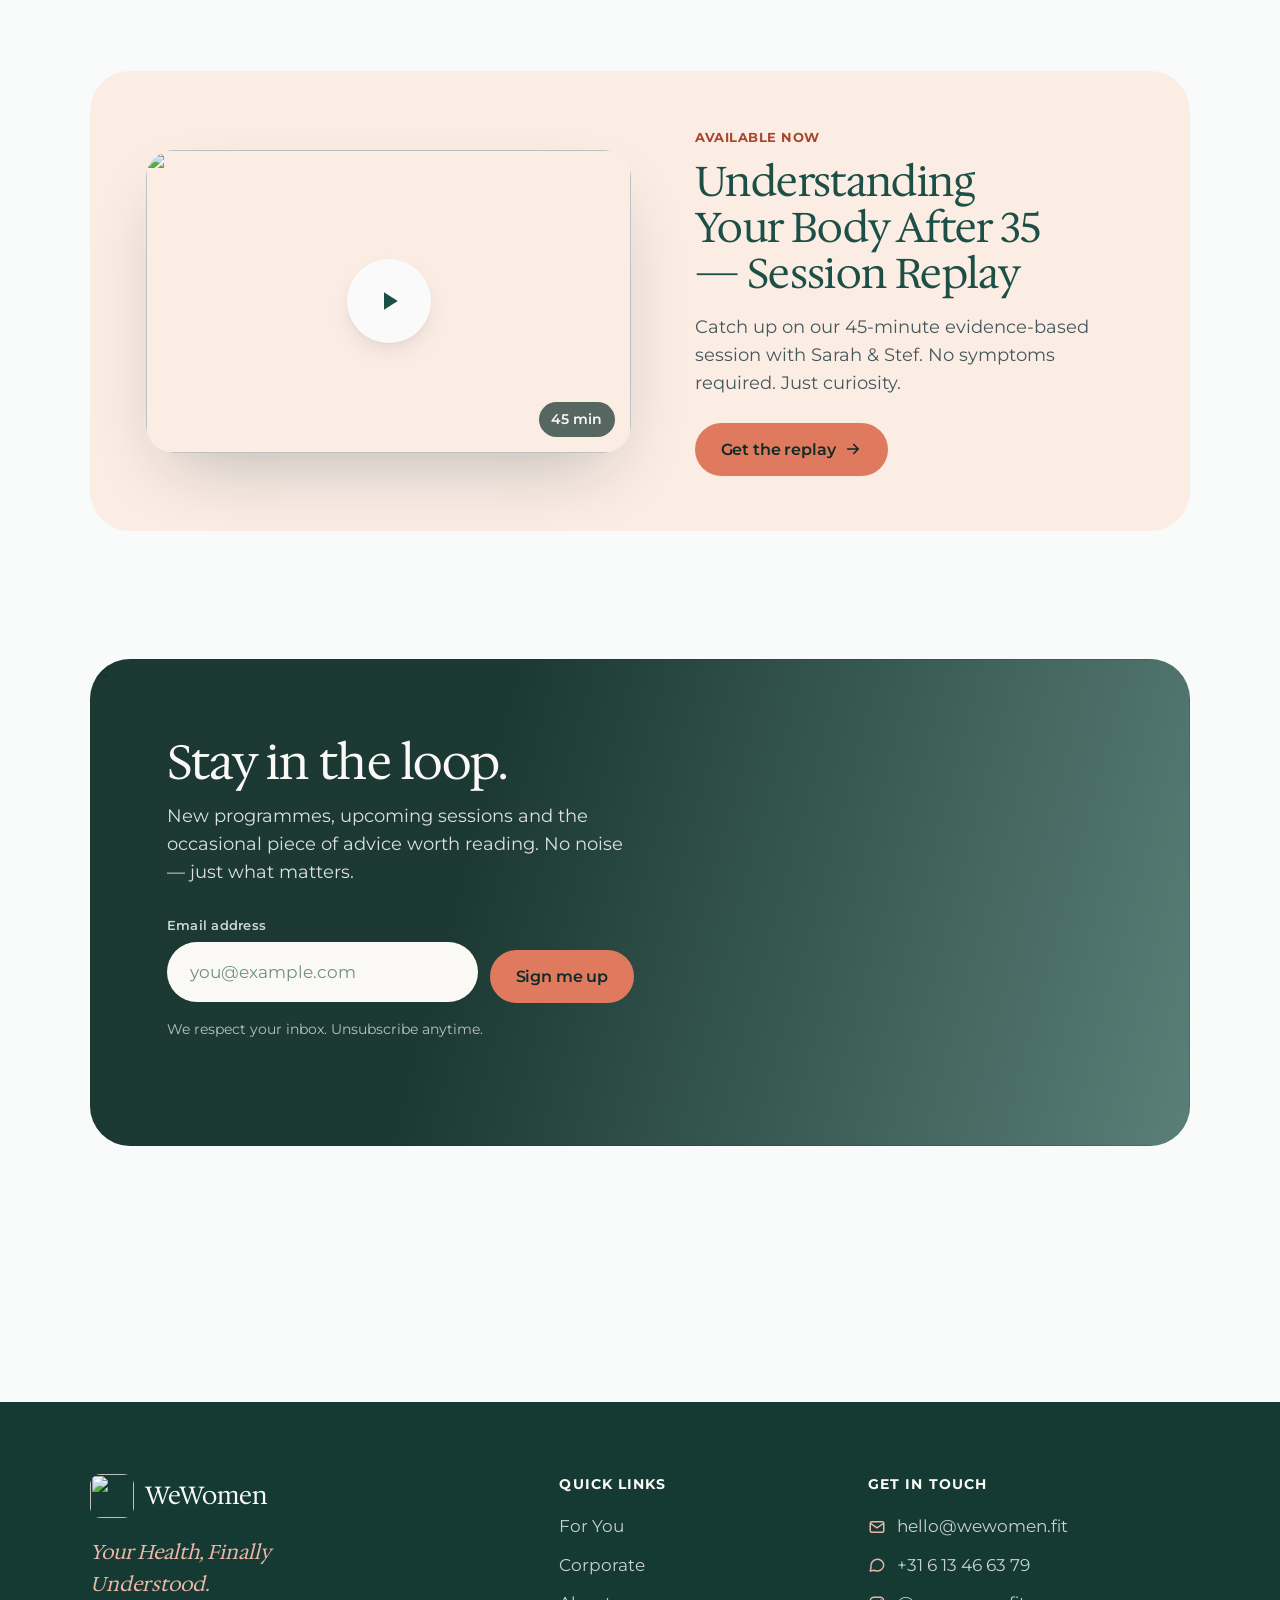
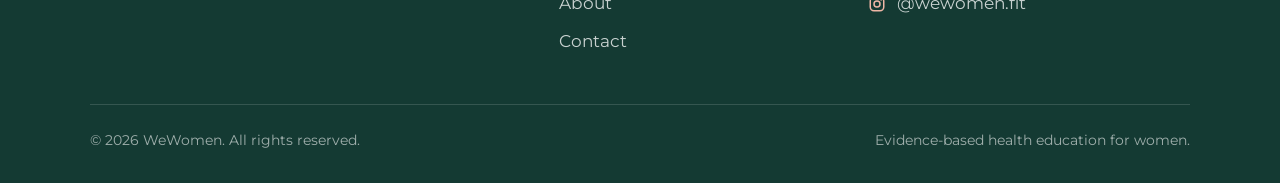
==== commit 90e7a58a: "Refine palette: richer pine green, cleaner ground, single coral family Green #2E5650->#1C5046, cream" ====
--- a/index.html
+++ b/index.html
@@ -14,22 +14,22 @@
 <style>
 /* ============================================================= TOKENS */
 :root{
-  /* color — WeWomen canonical brand (matches free-library + funnel) */
-  --bg:#faf8f4;            /* brand cream */
-  --surface:#eef2ef;       /* soft sage band */
-  --surface-2:#f6f3ec;
-  --surface-warm:#f7ece4;  /* warm band */
-  --green:#2e5650;         /* brand green (primary) */
-  --green-deep:#234740;
-  --green-900:#1c3a34;     /* darkest — text on coral */
-  --ink:#2c3531;           /* body/heading ink ~11:1 */
-  --ink-soft:#4d5b5e;      /* muted body, ~6.7:1 */
-  --coral:#e07a5f;         /* accent — fills only, dark text */
+  /* color — refined WeWomen palette (richer green, cleaner ground, one coral) */
+  --bg:#f8fbf9;            /* clean fresh off-white, whisper of green */
+  --surface:#eaf1ed;       /* soft sage band */
+  --surface-2:#f1f6f3;
+  --surface-warm:#fbece4;  /* warm coral band */
+  --green:#1c5046;         /* brand green — richer pine (primary) */
+  --green-deep:#143a33;
+  --green-900:#0e2b26;     /* darkest — text on coral */
+  --ink:#21302c;           /* heading/strong text (~13:1) */
+  --ink-soft:#45585a;      /* body (~6.9:1) */
+  --coral:#e07a5f;         /* accent — fills, shapes, hover */
   --coral-soft:#eeb6a6;
-  --rose:#b04646;          /* coral AS TEXT/links on light, ~5.2:1 */
-  --cream:#faf8f4;         /* text on green/dark */
-  --line:#e4ded3;          /* warm hairline */
-  --line-deep:#3f5f57;
+  --coral-ink:#a8472b;     /* coral AS TEXT/links — deep terracotta, same hue */
+  --cream:#faf9f6;         /* text on green/dark */
+  --line:#dee7e1;          /* hairline */
+  --line-deep:#2e5a4f;
 
   /* type */
   --serif:"Hedvig Letters Serif",Georgia,serif;
@@ -77,7 +77,7 @@
 a{color:inherit;text-decoration:none}
 button{font:inherit;color:inherit;cursor:pointer;border:none;background:none}
 input{font:inherit}
-:focus-visible{outline:3px solid var(--rose);outline-offset:3px;border-radius:4px}
+:focus-visible{outline:3px solid var(--coral-ink);outline-offset:3px;border-radius:4px}
 h1,h2,h3{font-family:var(--serif);font-weight:400;line-height:1.1;letter-spacing:-.015em;color:var(--green);text-wrap:balance}
 p{text-wrap:pretty}
 
@@ -86,7 +86,7 @@
 .section{padding-block:var(--section-y)}
 .eyebrow{
   display:inline-flex;align-items:center;gap:.5rem;
-  font-size:.8rem;font-weight:700;letter-spacing:.04em;color:var(--rose);
+  font-size:.8rem;font-weight:700;letter-spacing:.04em;color:var(--coral-ink);
   text-transform:uppercase;margin-bottom:1rem;
 }
 .eyebrow::before{content:"";width:1.4rem;height:2px;background:var(--coral);border-radius:2px}
@@ -102,8 +102,8 @@
 .btn svg{transition:transform .35s var(--ease)}
 .btn:hover{transform:translateY(-2px)}
 .btn:active{transform:translateY(0)}
-.btn--primary{background:var(--green);color:var(--cream);box-shadow:0 8px 22px -10px rgba(46,86,80,.55)}
-.btn--primary:hover{background:#234740;box-shadow:0 14px 30px -12px rgba(46,86,80,.6)}
+.btn--primary{background:var(--green);color:var(--cream);box-shadow:0 8px 22px -10px rgba(28,80,70,.55)}
+.btn--primary:hover{background:#16443b;box-shadow:0 14px 30px -12px rgba(28,80,70,.6)}
 .btn--primary:hover svg{transform:translateX(4px)}
 .btn--warm{background:var(--coral);color:var(--green-900)}
 .btn--warm:hover{background:#e6917a}
@@ -116,7 +116,7 @@
 /* text link with growing underline */
 .tlink{
   display:inline-flex;align-items:center;gap:.45rem;
-  color:var(--rose);font-weight:600;letter-spacing:-.01em;
+  color:var(--coral-ink);font-weight:600;letter-spacing:-.01em;
   padding-bottom:2px;position:relative;
 }
 .tlink::after{content:"";position:absolute;left:0;bottom:-1px;height:2px;width:100%;
@@ -131,7 +131,7 @@
   transition:background .4s var(--ease), box-shadow .4s var(--ease), border-color .4s var(--ease);
   border-bottom:1px solid transparent;
 }
-.site-head.scrolled{background:rgba(250,248,244,.86);backdrop-filter:blur(12px);border-color:var(--line);box-shadow:var(--shadow-sm)}
+.site-head.scrolled{background:rgba(248,251,249,.85);backdrop-filter:blur(12px);border-color:var(--line);box-shadow:var(--shadow-sm)}
 .site-head .wrap{display:flex;align-items:center;justify-content:space-between;gap:1rem;padding-block:.85rem}
 .brand{display:flex;align-items:center;gap:.6rem;font-family:var(--serif);font-weight:400;font-size:1.35rem;color:var(--green);letter-spacing:-.01em}
 .brand img{width:34px;height:34px;border-radius:9px}
@@ -154,7 +154,7 @@
   border:none;padding:0;margin:0;width:min(420px,92vw);max-width:none;height:100dvh;max-height:100dvh;
   margin-left:auto;background:var(--bg);box-shadow:var(--shadow-lg);
 }
-dialog.menu::backdrop{background:rgba(28,58,52,.45);backdrop-filter:blur(3px)}
+dialog.menu::backdrop{background:rgba(16,46,40,.45);backdrop-filter:blur(3px)}
 .menu-inner{display:flex;flex-direction:column;height:100%;padding:1.3rem var(--gutter)}
 .menu-top{display:flex;align-items:center;justify-content:space-between;margin-bottom:1.5rem}
 .menu-links{display:flex;flex-direction:column;gap:.2rem}
@@ -164,7 +164,7 @@
 /* ============================================================= HERO */
 .hero{position:relative;padding-top:clamp(7rem,14vw,10rem);padding-bottom:var(--section-y)}
 .hero-grid{display:grid;grid-template-columns:1.04fr .96fr;gap:clamp(2rem,5vw,4.5rem);align-items:center}
-.hero-kicker{display:inline-flex;align-items:center;gap:.55rem;font-weight:600;color:var(--rose);margin-bottom:1.4rem;font-size:1.02rem}
+.hero-kicker{display:inline-flex;align-items:center;gap:.55rem;font-weight:600;color:var(--coral-ink);margin-bottom:1.4rem;font-size:1.02rem}
 .hero-kicker .tick{display:inline-flex;width:24px;height:24px;border-radius:50%;background:var(--coral);color:var(--green-900);align-items:center;justify-content:center}
 .hero h1{font-size:clamp(2.7rem,6vw,5rem);font-weight:400;margin-bottom:1.3rem}
 .hero h1 .u{position:relative;white-space:nowrap}
@@ -203,8 +203,8 @@
 .event::before{content:"";position:absolute;right:-40px;top:-40px;width:180px;height:180px;border-radius:50%;background:var(--coral);opacity:.08}
 .date-block{text-align:center;background:var(--cream);border-radius:var(--r);padding:.9rem 1.3rem;box-shadow:var(--shadow-sm);min-width:104px}
 .date-block .d{font-family:var(--serif);font-size:2.8rem;line-height:1;color:var(--green);font-weight:400}
-.date-block .m{font-weight:700;letter-spacing:.12em;color:var(--rose);font-size:.85rem;margin-top:.25rem}
-.event-body .tag{font-weight:700;color:var(--rose);font-size:.82rem;letter-spacing:.04em;text-transform:uppercase;margin-bottom:.35rem}
+.date-block .m{font-weight:700;letter-spacing:.12em;color:var(--coral-ink);font-size:.85rem;margin-top:.25rem}
+.event-body .tag{font-weight:700;color:var(--coral-ink);font-size:.82rem;letter-spacing:.04em;text-transform:uppercase;margin-bottom:.35rem}
 .event-body h2{font-size:clamp(1.5rem,2.6vw,2rem);margin-bottom:.45rem}
 .event-body p{color:var(--ink-soft);font-size:.98rem;max-width:60ch}
 .event-body p b{color:var(--ink);font-weight:600}
@@ -230,18 +230,18 @@
 .offer:last-child{margin-bottom:0}
 .offer .tag{display:inline-flex;align-items:center;gap:.5rem;font-weight:700;color:var(--green);background:var(--surface);
   padding:.4rem .9rem;border-radius:100px;font-size:.9rem;margin-bottom:1rem}
-.offer.coral .tag{color:var(--rose);background:var(--surface-warm)}
+.offer.coral .tag{color:var(--coral-ink);background:var(--surface-warm)}
 .offer h3{font-family:var(--serif);font-size:clamp(1.7rem,3vw,2.4rem);color:var(--green);margin-bottom:.9rem;line-height:1.12}
 .offer p{color:var(--ink-soft);font-size:1.08rem;max-width:50ch;margin-bottom:1.4rem}
 .checks{list-style:none;padding:0;display:grid;grid-template-columns:1fr 1fr;gap:.7rem 1.5rem;margin-bottom:1.7rem}
 .checks li{display:flex;align-items:flex-start;gap:.6rem;color:var(--ink);font-weight:500}
-.checks svg{flex:none;color:var(--rose);margin-top:.2rem}
+.checks svg{flex:none;color:var(--coral-ink);margin-top:.2rem}
 
 /* ============================================================= TESTIMONIALS */
 .quotes{display:grid;grid-template-columns:.9fr 1.1fr;gap:clamp(2rem,5vw,4.5rem);align-items:center}
 .quotes .photo{position:relative;border-radius:var(--r-lg);overflow:hidden;aspect-ratio:4/4.6;box-shadow:var(--shadow-lg)}
 .quotes .photo img{width:100%;height:100%;object-fit:cover}
-.quotes .photo .badge{position:absolute;left:1rem;bottom:1rem;background:rgba(28,58,52,.62);backdrop-filter:blur(6px);
+.quotes .photo .badge{position:absolute;left:1rem;bottom:1rem;background:rgba(16,46,40,.62);backdrop-filter:blur(6px);
   color:var(--cream);padding:.55rem .95rem;border-radius:100px;font-size:.9rem;font-weight:600;display:flex;align-items:center;gap:.5rem}
 .qmark{font-family:var(--serif);font-size:5rem;line-height:.6;color:var(--coral);opacity:.5;height:2.2rem;display:block}
 blockquote{font-family:var(--serif);font-weight:400;font-size:clamp(1.3rem,2.2vw,1.8rem);line-height:1.4;color:var(--green);margin:0 0 1rem}
@@ -263,7 +263,7 @@
 .guide-featured{position:relative;border-radius:var(--r-lg);overflow:hidden;min-height:340px;display:flex;align-items:flex-end;
   box-shadow:var(--shadow);color:var(--cream)}
 .guide-featured img{position:absolute;inset:0;width:100%;height:100%;object-fit:cover}
-.guide-featured .scrim{position:absolute;inset:0;background:linear-gradient(180deg,rgba(28,58,52,0) 30%,rgba(28,58,52,.86))}
+.guide-featured .scrim{position:absolute;inset:0;background:linear-gradient(180deg,rgba(16,46,40,0) 30%,rgba(16,46,40,.86))}
 .guide-featured .c{position:relative;padding:1.8rem}
 .guide-featured .pill{display:inline-block;background:var(--coral);color:var(--green-900);font-weight:700;font-size:.78rem;
   letter-spacing:.04em;text-transform:uppercase;padding:.3rem .8rem;border-radius:100px;margin-bottom:.8rem}
@@ -274,10 +274,10 @@
   box-shadow:var(--shadow-sm);transition:transform .35s var(--ease),box-shadow .35s var(--ease)}
 .guide:hover{transform:translateX(5px);box-shadow:var(--shadow)}
 .guide .ic{flex:none;width:46px;height:46px;border-radius:13px;background:var(--surface);display:grid;place-items:center;color:var(--green)}
-.guide.c2 .ic{background:var(--surface-warm);color:var(--rose)}
+.guide.c2 .ic{background:var(--surface-warm);color:var(--coral-ink)}
 .guide .g-t{display:block;font-weight:700;color:var(--green);font-size:1.05rem;line-height:1.2}
 .guide .g-d{display:block;font-size:.9rem;color:var(--ink-soft);margin-top:.1rem}
-.guide .arr{margin-left:auto;color:var(--rose);transition:transform .35s var(--ease)}
+.guide .arr{margin-left:auto;color:var(--coral-ink);transition:transform .35s var(--ease)}
 .guide:hover .arr{transform:translateX(4px)}
 .lib-cta{margin-top:2.5rem;display:flex;justify-content:center}
 
@@ -289,16 +289,16 @@
 .video .play{position:absolute;inset:0;margin:auto;width:84px;height:84px;border-radius:50%;background:rgba(251,252,252,.92);
   display:grid;place-items:center;color:var(--green);box-shadow:var(--shadow);transition:transform .35s var(--ease),background .25s}
 .video:hover .play{transform:scale(1.08);background:#fff}
-.video .dur{position:absolute;right:1rem;bottom:1rem;background:rgba(28,58,52,.7);color:var(--cream);font-weight:600;
+.video .dur{position:absolute;right:1rem;bottom:1rem;background:rgba(16,46,40,.7);color:var(--cream);font-weight:600;
   font-size:.85rem;padding:.4rem .8rem;border-radius:100px}
-.replay .t .tag{color:var(--rose);font-weight:700;letter-spacing:.04em;text-transform:uppercase;font-size:.82rem;margin-bottom:.7rem;display:block}
+.replay .t .tag{color:var(--coral-ink);font-weight:700;letter-spacing:.04em;text-transform:uppercase;font-size:.82rem;margin-bottom:.7rem;display:block}
 .replay .t h2{font-size:clamp(1.8rem,3.4vw,2.6rem);margin-bottom:1rem}
 .replay .t p{color:var(--ink-soft);font-size:1.1rem;max-width:46ch;margin-bottom:1.6rem}
 
 /* ============================================================= NEWSLETTER */
 .news{position:relative;border-radius:var(--r-xl);overflow:hidden;isolation:isolate}
 .news img.bg{position:absolute;inset:0;width:100%;height:100%;object-fit:cover;z-index:-2}
-.news .scrim{position:absolute;inset:0;z-index:-1;background:linear-gradient(105deg,rgba(28,58,52,.95) 35%,rgba(46,86,80,.72))}
+.news .scrim{position:absolute;inset:0;z-index:-1;background:linear-gradient(105deg,rgba(16,46,40,.95) 35%,rgba(28,80,70,.72))}
 .news .inner{padding:clamp(2.6rem,6vw,5rem);max-width:620px;color:var(--cream)}
 .news h2{color:var(--cream);font-size:clamp(2rem,4vw,3rem);margin-bottom:.8rem}
 .news p{color:rgba(251,252,252,.86);font-size:1.1rem;margin-bottom:1.8rem;max-width:46ch}
@@ -638,7 +638,7 @@
                 <span class="arr"><svg width="18" height="18" viewBox="0 0 24 24" fill="none" stroke="currentColor" stroke-width="2.2" stroke-linecap="round" stroke-linejoin="round"><path d="M5 12h14M13 6l6 6-6 6"/></svg></span>
               </a>
               <a class="guide c2" href="/resources" data-reveal style="--d:.15s">
-                <span class="ic" style="color:#2e5650;background:#e7efeb"><svg width="22" height="22" viewBox="0 0 24 24" fill="none" stroke="currentColor" stroke-width="2" stroke-linecap="round" stroke-linejoin="round"><path d="M21 12a9 9 0 1 1-9-9M21 3l-9 9-3-3"/></svg></span>
+                <span class="ic" style="color:#1c5046;background:#e7efeb"><svg width="22" height="22" viewBox="0 0 24 24" fill="none" stroke="currentColor" stroke-width="2" stroke-linecap="round" stroke-linejoin="round"><path d="M21 12a9 9 0 1 1-9-9M21 3l-9 9-3-3"/></svg></span>
                 <span><span class="g-t">Recovery</span><span class="g-d">Rest is part of the work</span></span>
                 <span class="arr"><svg width="18" height="18" viewBox="0 0 24 24" fill="none" stroke="currentColor" stroke-width="2.2" stroke-linecap="round" stroke-linejoin="round"><path d="M5 12h14M13 6l6 6-6 6"/></svg></span>
               </a>
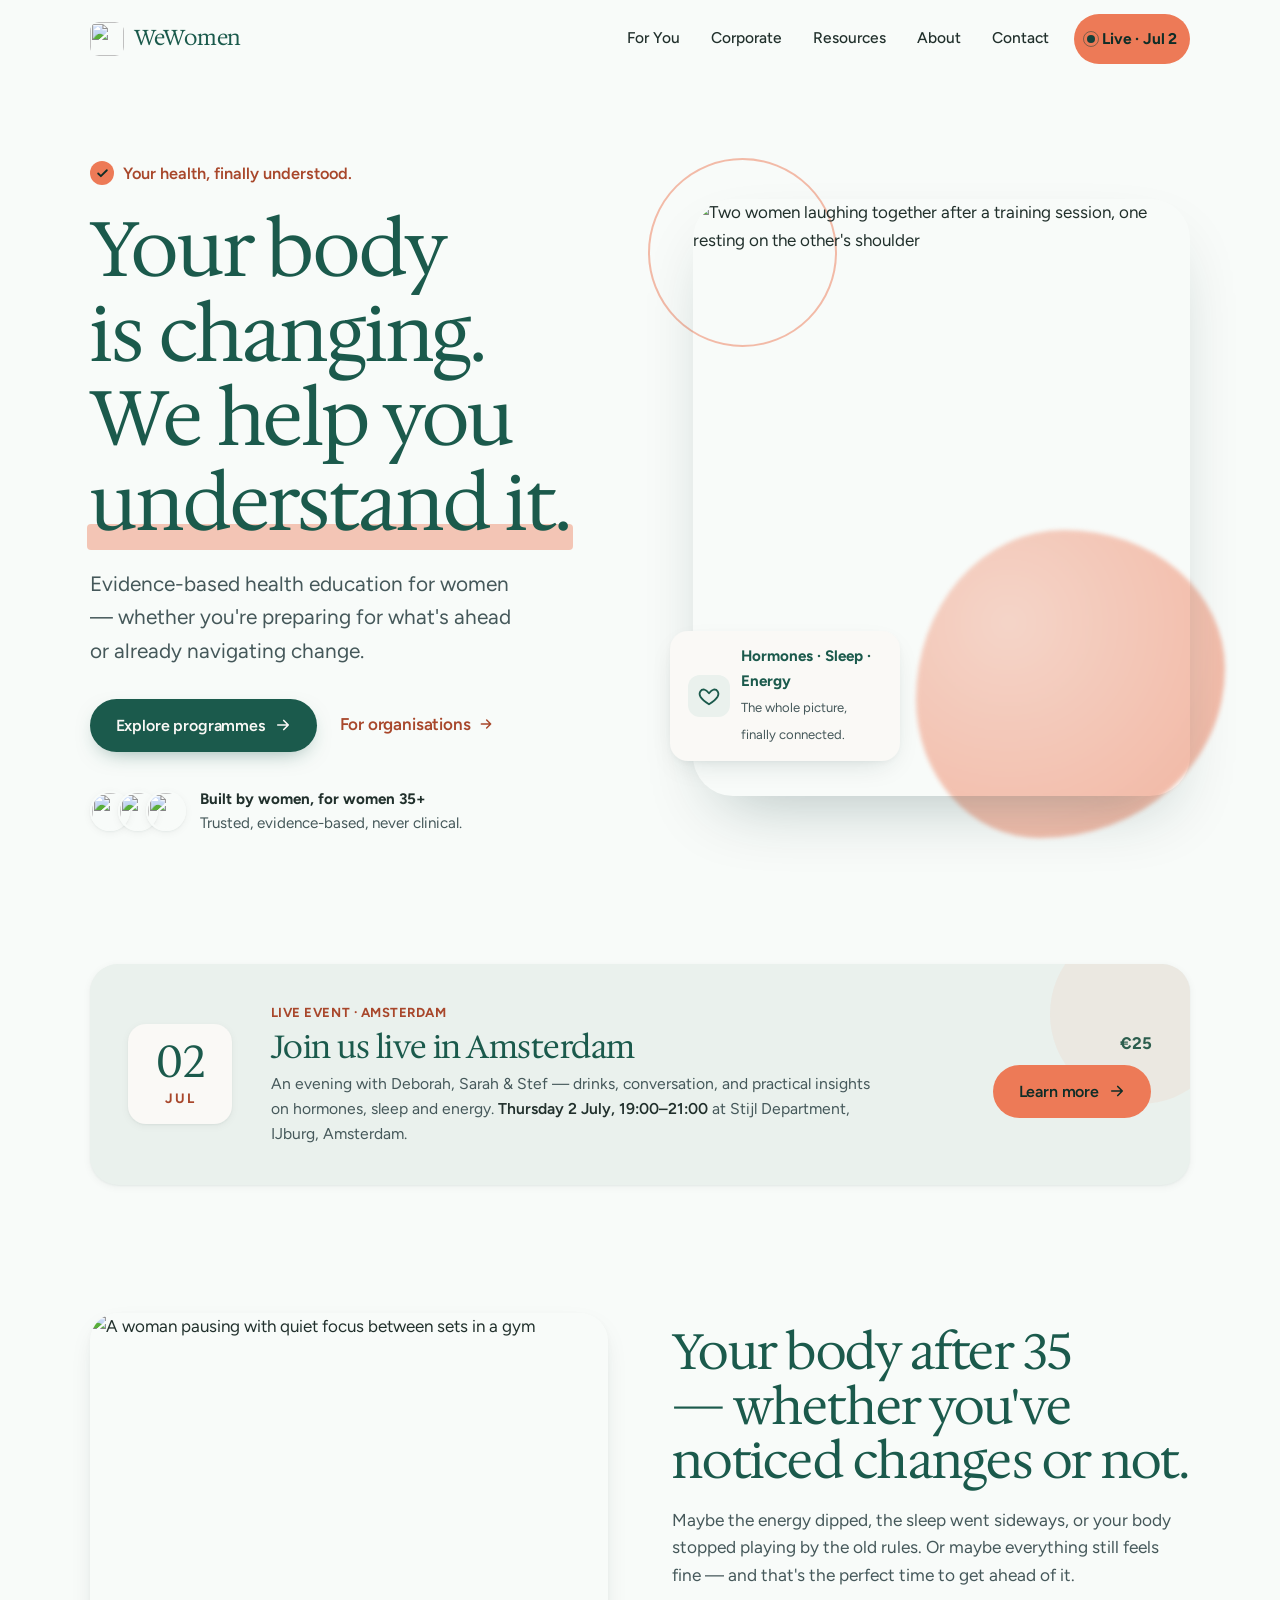
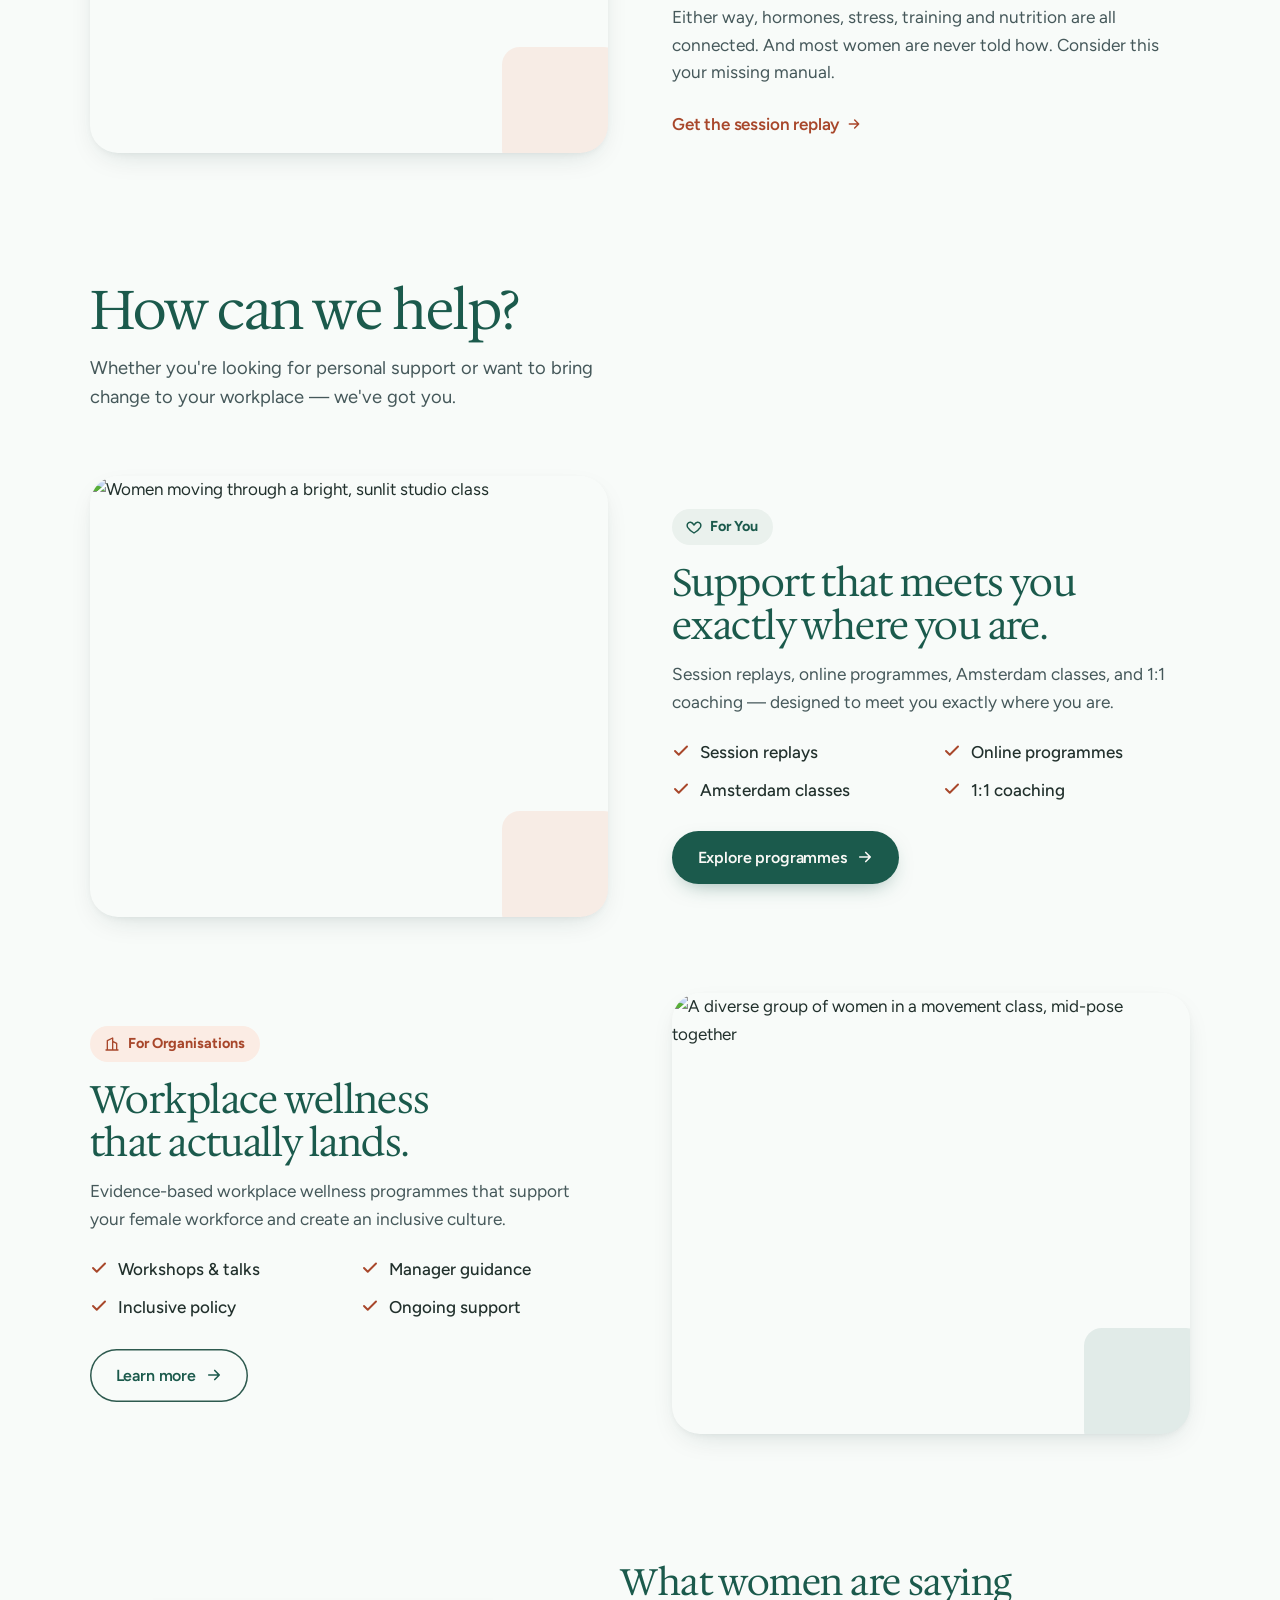
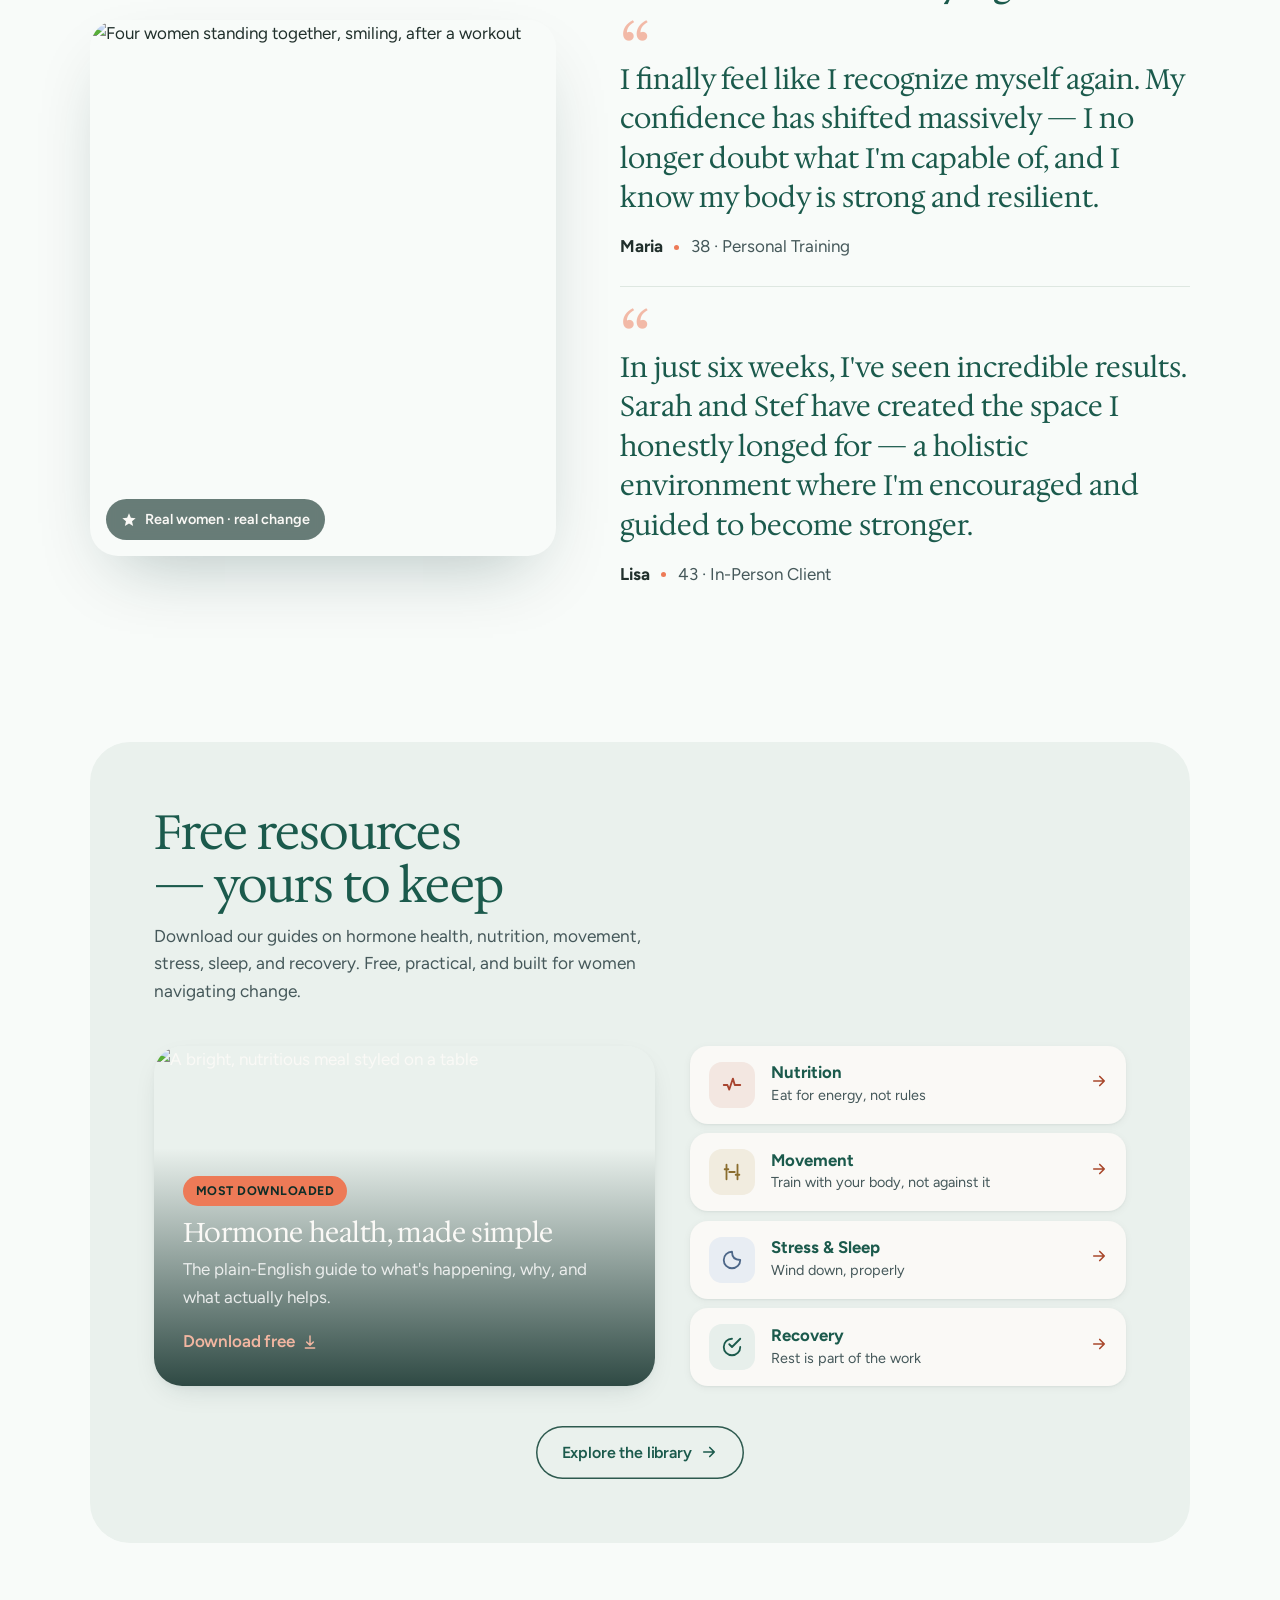
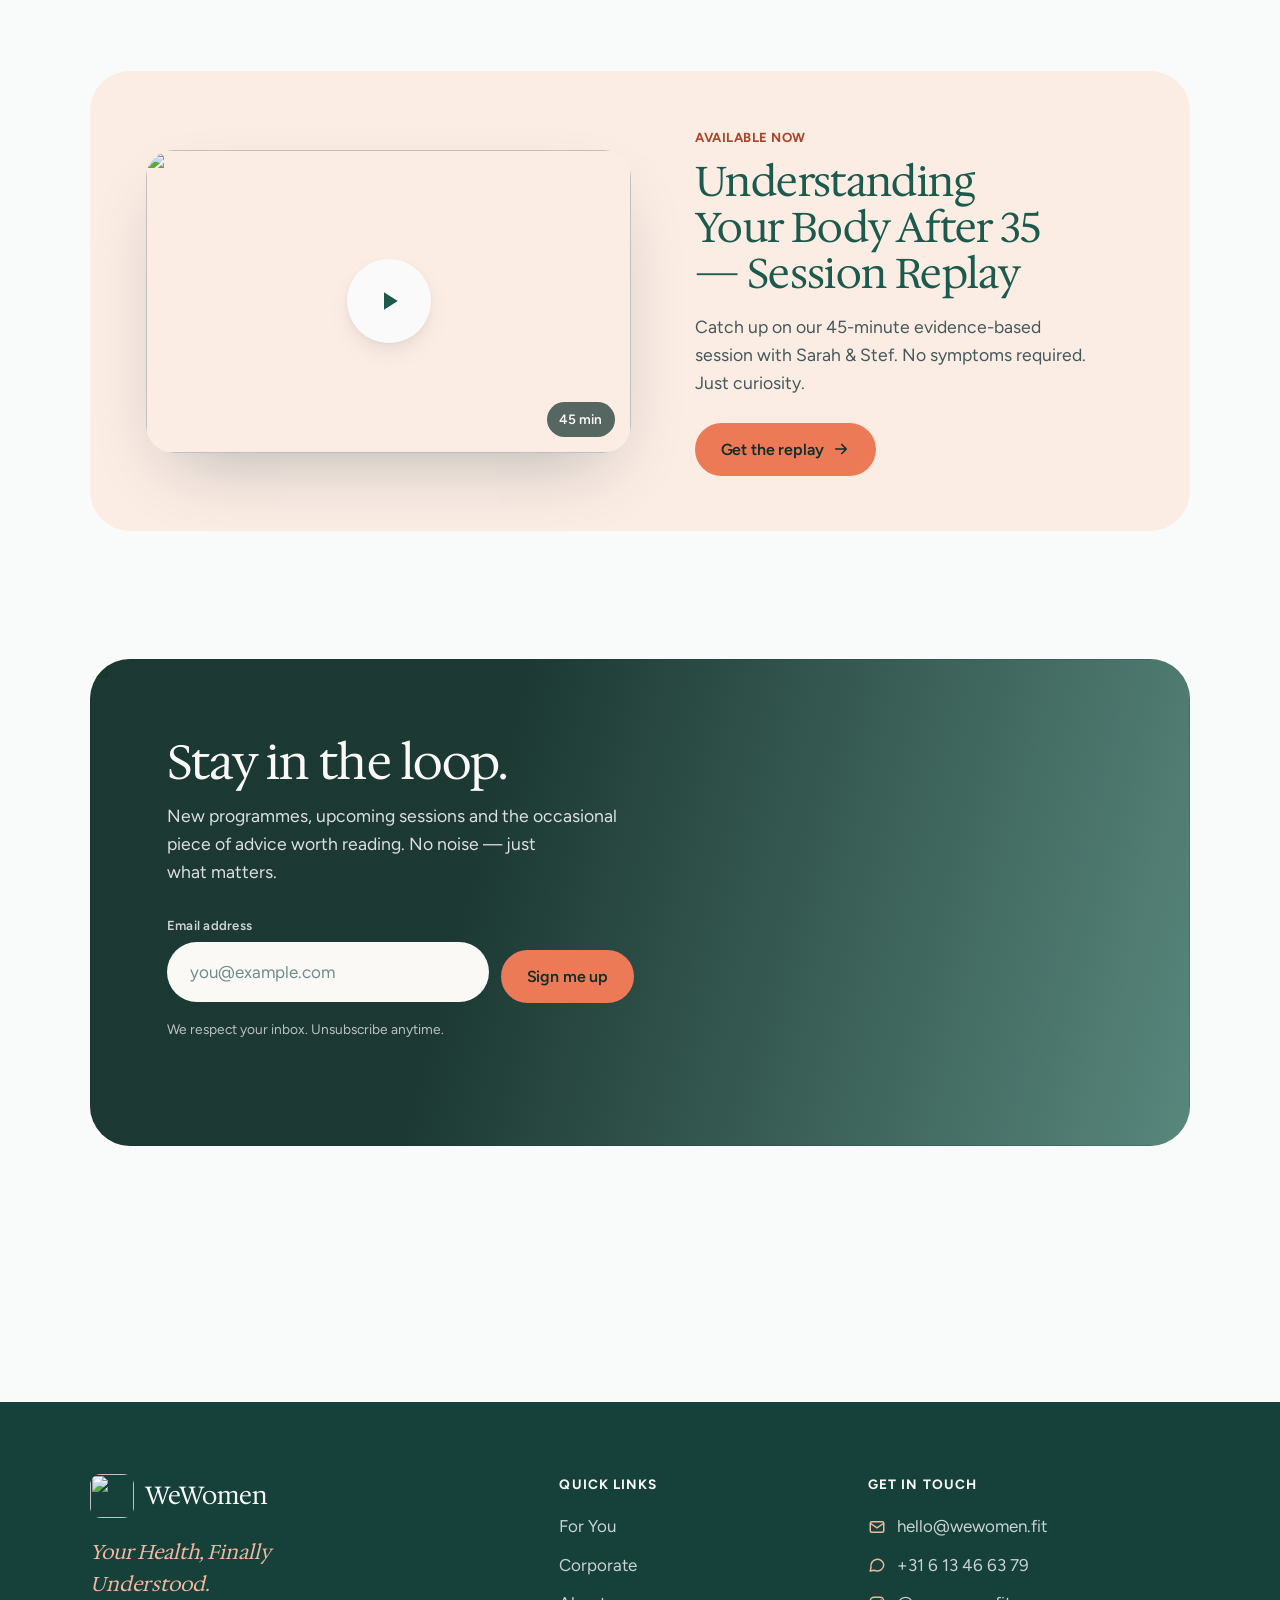
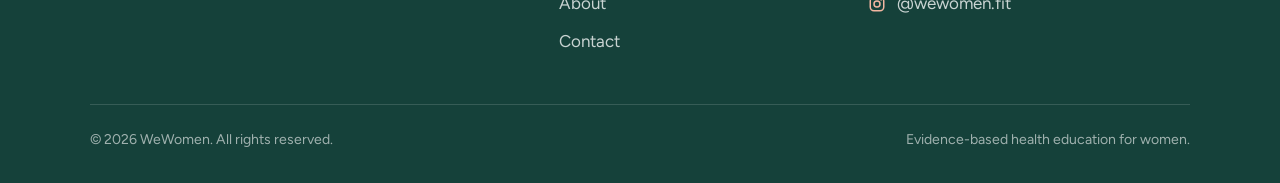
==== commit 675258c6: "Body font Montserrat -> Figtree; brighter green + coral Figtree reads as body (less 'headery'); gree" ====
--- a/index.html
+++ b/index.html
@@ -8,7 +8,7 @@
 
 <link rel="preconnect" href="https://fonts.googleapis.com" />
 <link rel="preconnect" href="https://fonts.gstatic.com" crossorigin />
-<link href="https://fonts.googleapis.com/css2?family=Hedvig+Letters+Serif&family=Montserrat:ital,wght@0,400;0,500;0,600;0,700;1,400;1,500&display=swap" rel="stylesheet" />
+<link href="https://fonts.googleapis.com/css2?family=Figtree:ital,wght@0,400;0,500;0,600;0,700;1,400&family=Hedvig+Letters+Serif&display=swap" rel="stylesheet" />
 <link rel="icon" href="https://wewomen.fit/assets/logo-symbol-BXDgl9-j.png" />
 
 <style>
@@ -19,13 +19,13 @@
   --surface:#eaf1ed;       /* soft sage band */
   --surface-2:#f1f6f3;
   --surface-warm:#fbece4;  /* warm coral band */
-  --green:#1c5046;         /* brand green — richer pine (primary) */
-  --green-deep:#143a33;
-  --green-900:#0e2b26;     /* darkest — text on coral */
+  --green:#1b5a4c;         /* brand green — pine, a touch brighter (primary) */
+  --green-deep:#15413a;
+  --green-900:#0f2d27;     /* darkest — text on coral */
   --ink:#21302c;           /* heading/strong text (~13:1) */
   --ink-soft:#45585a;      /* body (~6.9:1) */
-  --coral:#e07a5f;         /* accent — fills, shapes, hover */
-  --coral-soft:#eeb6a6;
+  --coral:#ed7a57;         /* accent — fills, shapes, hover (brighter) */
+  --coral-soft:#f2b6a1;
   --coral-ink:#a8472b;     /* coral AS TEXT/links — deep terracotta, same hue */
   --cream:#faf9f6;         /* text on green/dark */
   --line:#dee7e1;          /* hairline */
@@ -33,7 +33,7 @@
 
   /* type */
   --serif:"Hedvig Letters Serif",Georgia,serif;
-  --sans:"Montserrat",system-ui,-apple-system,sans-serif;
+  --sans:"Figtree",system-ui,-apple-system,sans-serif;
 
   /* spacing / rhythm */
   --section-y:clamp(5rem,10vw,8.5rem);
@@ -102,11 +102,11 @@
 .btn svg{transition:transform .35s var(--ease)}
 .btn:hover{transform:translateY(-2px)}
 .btn:active{transform:translateY(0)}
-.btn--primary{background:var(--green);color:var(--cream);box-shadow:0 8px 22px -10px rgba(28,80,70,.55)}
-.btn--primary:hover{background:#16443b;box-shadow:0 14px 30px -12px rgba(28,80,70,.6)}
+.btn--primary{background:var(--green);color:var(--cream);box-shadow:0 8px 22px -10px rgba(27,90,76,.55)}
+.btn--primary:hover{background:#16493e;box-shadow:0 14px 30px -12px rgba(27,90,76,.6)}
 .btn--primary:hover svg{transform:translateX(4px)}
 .btn--warm{background:var(--coral);color:var(--green-900)}
-.btn--warm:hover{background:#e6917a}
+.btn--warm:hover{background:#f18d6f}
 .btn--warm:hover svg{transform:translateX(4px)}
 .btn--ghost{background:transparent;color:var(--green);box-shadow:inset 0 0 0 1.5px var(--line-deep)}
 .btn--ghost:hover{background:var(--green);color:var(--cream)}
@@ -142,7 +142,7 @@
   margin-left:.4rem;background:var(--coral);color:var(--green-900);font-weight:700;
   display:inline-flex;align-items:center;gap:.45rem;
 }
-.nav .live:hover{background:#e6917a;color:var(--green-900)}
+.nav .live:hover{background:#f18d6f;color:var(--green-900)}
 .live .dot{width:8px;height:8px;border-radius:50%;background:var(--green-deep);position:relative}
 .live .dot::after{content:"";position:absolute;inset:-4px;border-radius:50%;border:1.5px solid var(--green-deep);opacity:.5;animation:ping 1.8s var(--ease) infinite}
 @keyframes ping{0%{transform:scale(.7);opacity:.6}100%{transform:scale(1.7);opacity:0}}
@@ -298,7 +298,7 @@
 /* ============================================================= NEWSLETTER */
 .news{position:relative;border-radius:var(--r-xl);overflow:hidden;isolation:isolate}
 .news img.bg{position:absolute;inset:0;width:100%;height:100%;object-fit:cover;z-index:-2}
-.news .scrim{position:absolute;inset:0;z-index:-1;background:linear-gradient(105deg,rgba(16,46,40,.95) 35%,rgba(28,80,70,.72))}
+.news .scrim{position:absolute;inset:0;z-index:-1;background:linear-gradient(105deg,rgba(16,46,40,.95) 35%,rgba(27,90,76,.72))}
 .news .inner{padding:clamp(2.6rem,6vw,5rem);max-width:620px;color:var(--cream)}
 .news h2{color:var(--cream);font-size:clamp(2rem,4vw,3rem);margin-bottom:.8rem}
 .news p{color:rgba(251,252,252,.86);font-size:1.1rem;margin-bottom:1.8rem;max-width:46ch}
@@ -638,7 +638,7 @@
                 <span class="arr"><svg width="18" height="18" viewBox="0 0 24 24" fill="none" stroke="currentColor" stroke-width="2.2" stroke-linecap="round" stroke-linejoin="round"><path d="M5 12h14M13 6l6 6-6 6"/></svg></span>
               </a>
               <a class="guide c2" href="/resources" data-reveal style="--d:.15s">
-                <span class="ic" style="color:#1c5046;background:#e7efeb"><svg width="22" height="22" viewBox="0 0 24 24" fill="none" stroke="currentColor" stroke-width="2" stroke-linecap="round" stroke-linejoin="round"><path d="M21 12a9 9 0 1 1-9-9M21 3l-9 9-3-3"/></svg></span>
+                <span class="ic" style="color:#1b5a4c;background:#e7efeb"><svg width="22" height="22" viewBox="0 0 24 24" fill="none" stroke="currentColor" stroke-width="2" stroke-linecap="round" stroke-linejoin="round"><path d="M21 12a9 9 0 1 1-9-9M21 3l-9 9-3-3"/></svg></span>
                 <span><span class="g-t">Recovery</span><span class="g-d">Rest is part of the work</span></span>
                 <span class="arr"><svg width="18" height="18" viewBox="0 0 24 24" fill="none" stroke="currentColor" stroke-width="2.2" stroke-linecap="round" stroke-linejoin="round"><path d="M5 12h14M13 6l6 6-6 6"/></svg></span>
               </a>
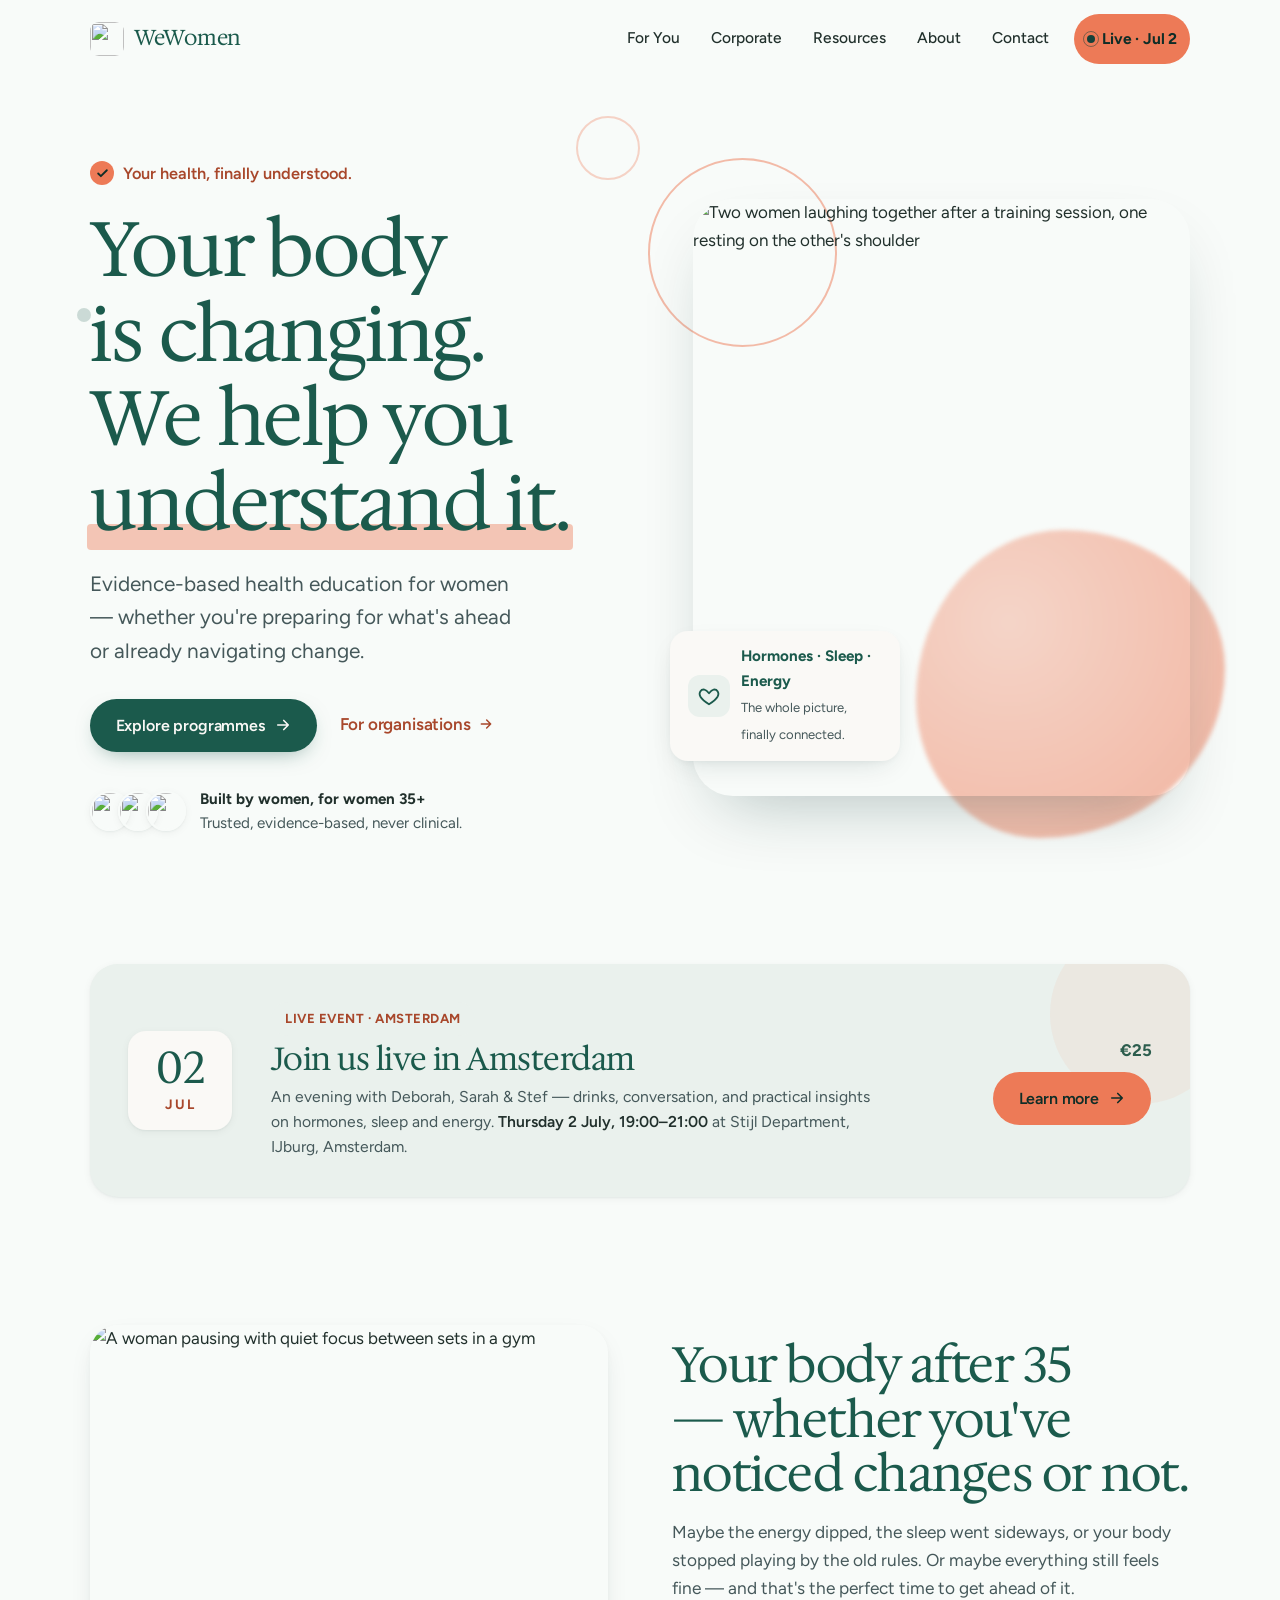
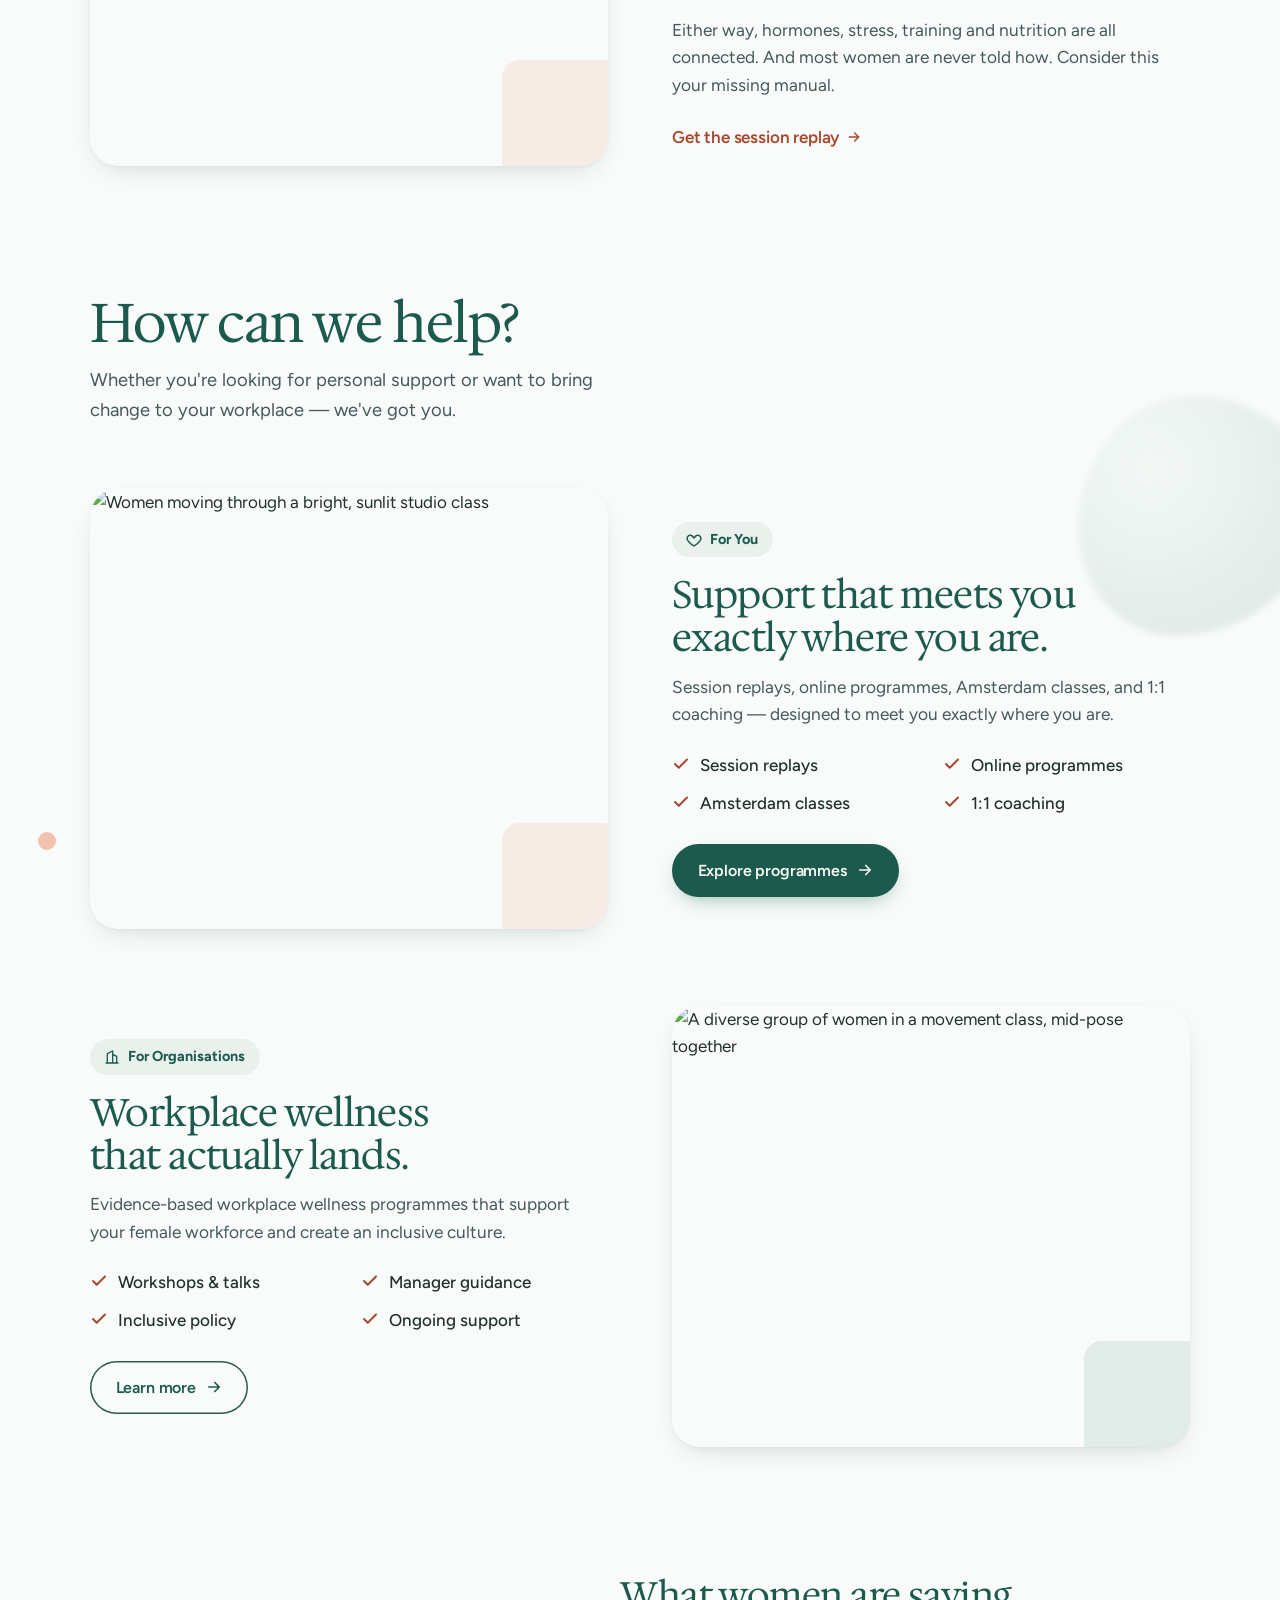
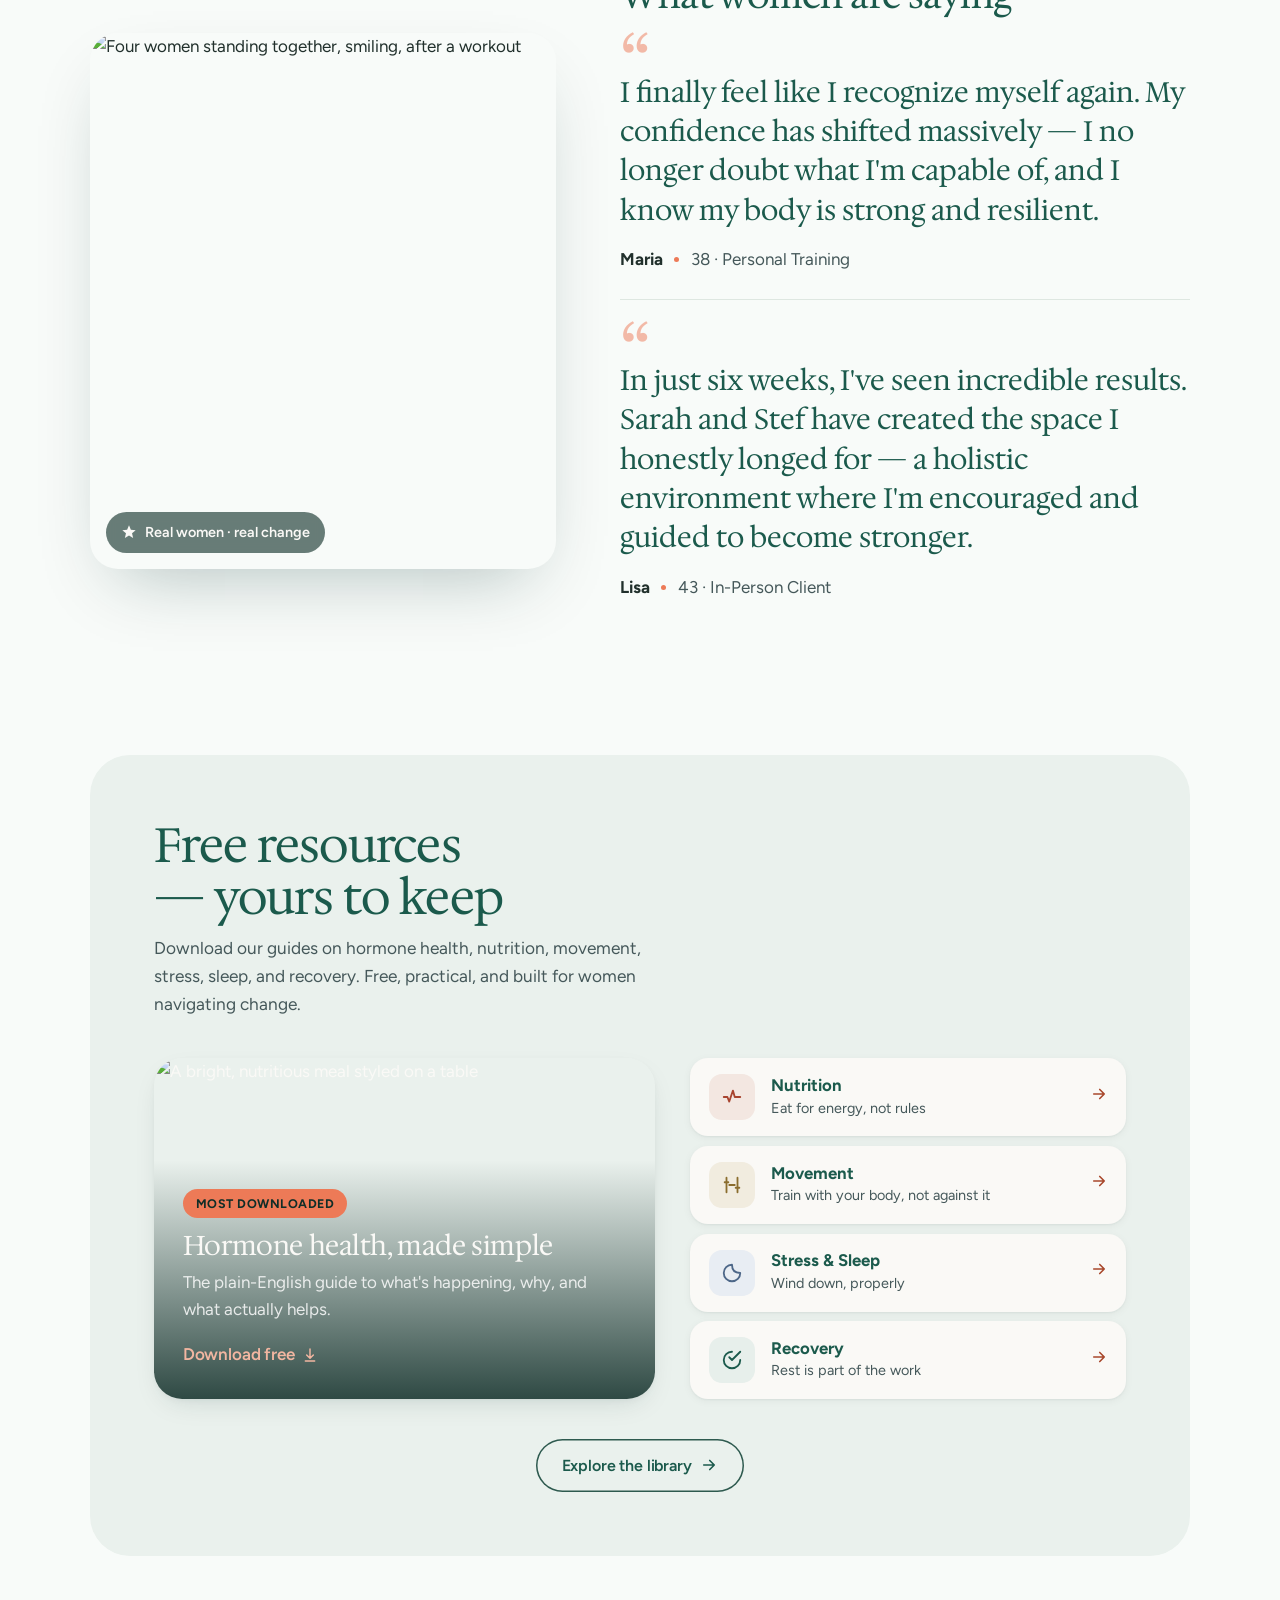
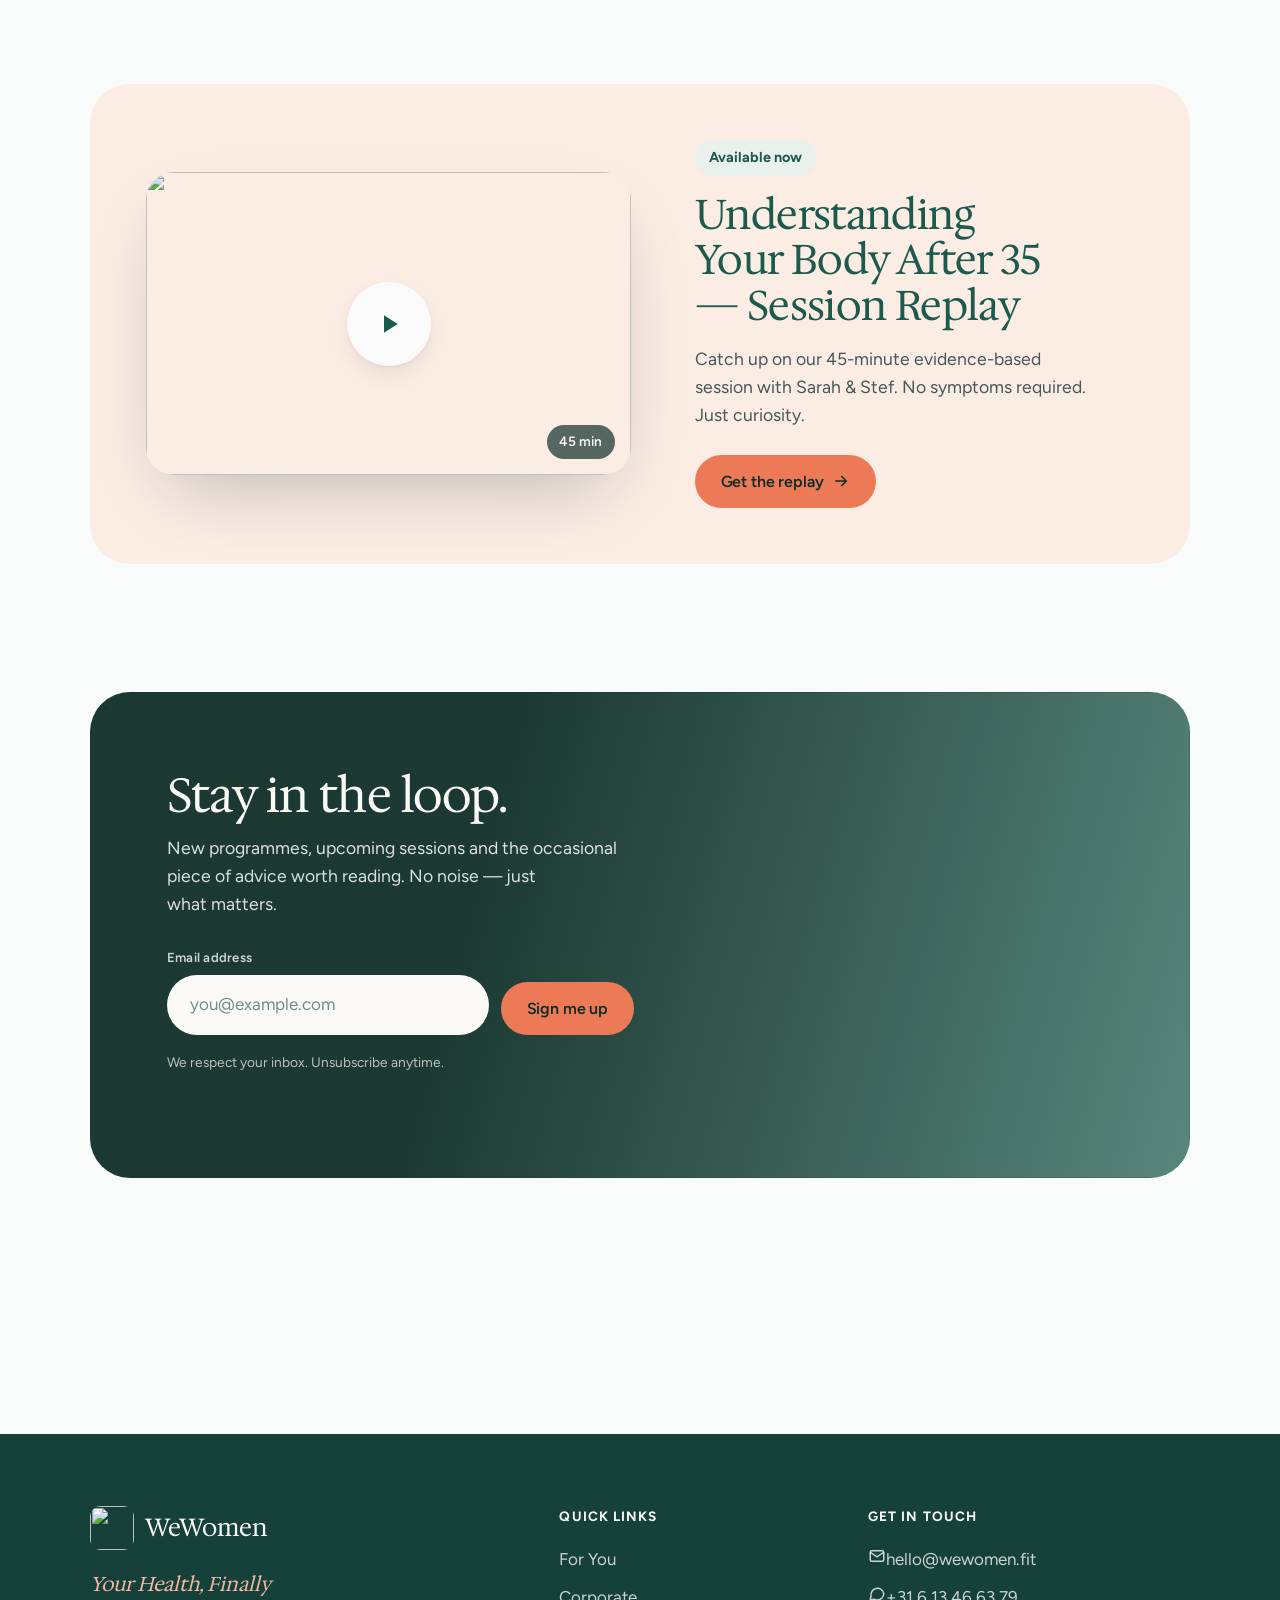
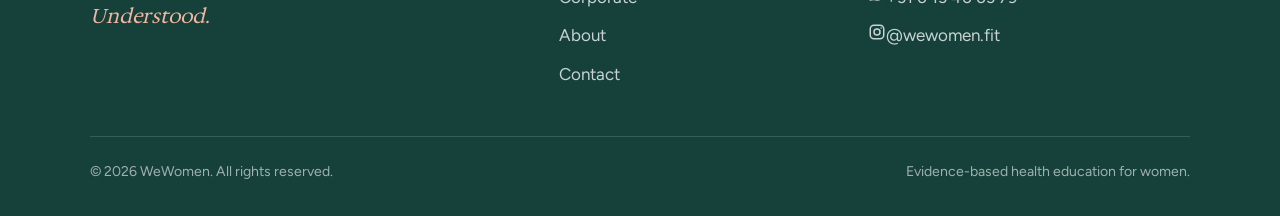
==== commit fa60ae37: "Full multi-page site: all pages rebuilt in the new system Shared styles.css + app.js. Pages: home, F" ====
--- a/index.html
+++ b/index.html
@@ -11,371 +11,7 @@
 <link href="https://fonts.googleapis.com/css2?family=Figtree:ital,wght@0,400;0,500;0,600;0,700;1,400&family=Hedvig+Letters+Serif&display=swap" rel="stylesheet" />
 <link rel="icon" href="https://wewomen.fit/assets/logo-symbol-BXDgl9-j.png" />
 
-<style>
-/* ============================================================= TOKENS */
-:root{
-  /* color — refined WeWomen palette (richer green, cleaner ground, one coral) */
-  --bg:#f8fbf9;            /* clean fresh off-white, whisper of green */
-  --surface:#eaf1ed;       /* soft sage band */
-  --surface-2:#f1f6f3;
-  --surface-warm:#fbece4;  /* warm coral band */
-  --green:#1b5a4c;         /* brand green — pine, a touch brighter (primary) */
-  --green-deep:#15413a;
-  --green-900:#0f2d27;     /* darkest — text on coral */
-  --ink:#21302c;           /* heading/strong text (~13:1) */
-  --ink-soft:#45585a;      /* body (~6.9:1) */
-  --coral:#ed7a57;         /* accent — fills, shapes, hover (brighter) */
-  --coral-soft:#f2b6a1;
-  --coral-ink:#a8472b;     /* coral AS TEXT/links — deep terracotta, same hue */
-  --cream:#faf9f6;         /* text on green/dark */
-  --line:#dee7e1;          /* hairline */
-  --line-deep:#2e5a4f;
-
-  /* type */
-  --serif:"Hedvig Letters Serif",Georgia,serif;
-  --sans:"Figtree",system-ui,-apple-system,sans-serif;
-
-  /* spacing / rhythm */
-  --section-y:clamp(5rem,10vw,8.5rem);
-  --gutter:clamp(1.15rem,5vw,2.5rem);
-  --maxw:1180px;
-
-  /* radius */
-  --r-sm:10px;
-  --r:18px;
-  --r-lg:28px;
-  --r-xl:40px;
-
-  /* shadow */
-  --shadow-sm:0 1px 2px rgba(2,46,46,.05), 0 2px 8px rgba(2,46,46,.05);
-  --shadow:0 10px 30px -12px rgba(2,46,46,.18), 0 2px 8px -4px rgba(2,46,46,.10);
-  --shadow-lg:0 30px 70px -28px rgba(2,46,46,.30);
-
-  /* motion */
-  --ease:cubic-bezier(.2,.7,.2,1);
-  --ease-expo:cubic-bezier(.16,1,.3,1);
-
-  /* z-scale */
-  --z-base:1; --z-sticky:100; --z-backdrop:900; --z-menu:1000; --z-toast:1100;
-}
-
-/* ============================================================= RESET */
-*,*::before,*::after{box-sizing:border-box}
-*{margin:0}
-html{-webkit-text-size-adjust:100%}
-body{
-  font-family:var(--sans);
-  background:var(--bg);
-  color:var(--ink);
-  line-height:1.6;
-  font-size:clamp(1rem,.97rem + .15vw,1.0625rem);
-  -webkit-font-smoothing:antialiased;
-  text-rendering:optimizeLegibility;
-  overflow-x:hidden;
-}
-img{max-width:100%;display:block;height:auto}
-a{color:inherit;text-decoration:none}
-button{font:inherit;color:inherit;cursor:pointer;border:none;background:none}
-input{font:inherit}
-:focus-visible{outline:3px solid var(--coral-ink);outline-offset:3px;border-radius:4px}
-h1,h2,h3{font-family:var(--serif);font-weight:400;line-height:1.1;letter-spacing:-.015em;color:var(--green);text-wrap:balance}
-p{text-wrap:pretty}
-
-/* ============================================================= LAYOUT */
-.wrap{width:100%;max-width:var(--maxw);margin-inline:auto;padding-inline:var(--gutter)}
-.section{padding-block:var(--section-y)}
-.eyebrow{
-  display:inline-flex;align-items:center;gap:.5rem;
-  font-size:.8rem;font-weight:700;letter-spacing:.04em;color:var(--coral-ink);
-  text-transform:uppercase;margin-bottom:1rem;
-}
-.eyebrow::before{content:"";width:1.4rem;height:2px;background:var(--coral);border-radius:2px}
-
-/* ============================================================= BUTTONS */
-.btn{
-  display:inline-flex;align-items:center;justify-content:center;gap:.55rem;
-  min-height:50px;padding:.85rem 1.6rem;border-radius:100px;
-  font-weight:600;font-size:1rem;letter-spacing:-.01em;
-  transition:transform .35s var(--ease), box-shadow .35s var(--ease), background .25s var(--ease);
-  will-change:transform;
-}
-.btn svg{transition:transform .35s var(--ease)}
-.btn:hover{transform:translateY(-2px)}
-.btn:active{transform:translateY(0)}
-.btn--primary{background:var(--green);color:var(--cream);box-shadow:0 8px 22px -10px rgba(27,90,76,.55)}
-.btn--primary:hover{background:#16493e;box-shadow:0 14px 30px -12px rgba(27,90,76,.6)}
-.btn--primary:hover svg{transform:translateX(4px)}
-.btn--warm{background:var(--coral);color:var(--green-900)}
-.btn--warm:hover{background:#f18d6f}
-.btn--warm:hover svg{transform:translateX(4px)}
-.btn--ghost{background:transparent;color:var(--green);box-shadow:inset 0 0 0 1.5px var(--line-deep)}
-.btn--ghost:hover{background:var(--green);color:var(--cream)}
-.btn--light{background:var(--cream);color:var(--green)}
-.btn--light:hover{background:#fff}
-
-/* text link with growing underline */
-.tlink{
-  display:inline-flex;align-items:center;gap:.45rem;
-  color:var(--coral-ink);font-weight:600;letter-spacing:-.01em;
-  padding-bottom:2px;position:relative;
-}
-.tlink::after{content:"";position:absolute;left:0;bottom:-1px;height:2px;width:100%;
-  background:var(--coral);transform:scaleX(0);transform-origin:left;transition:transform .4s var(--ease)}
-.tlink:hover::after{transform:scaleX(1)}
-.tlink svg{transition:transform .35s var(--ease)}
-.tlink:hover svg{transform:translateX(4px)}
-
-/* ============================================================= HEADER */
-.site-head{
-  position:fixed;inset:0 0 auto 0;z-index:var(--z-sticky);
-  transition:background .4s var(--ease), box-shadow .4s var(--ease), border-color .4s var(--ease);
-  border-bottom:1px solid transparent;
-}
-.site-head.scrolled{background:rgba(248,251,249,.85);backdrop-filter:blur(12px);border-color:var(--line);box-shadow:var(--shadow-sm)}
-.site-head .wrap{display:flex;align-items:center;justify-content:space-between;gap:1rem;padding-block:.85rem}
-.brand{display:flex;align-items:center;gap:.6rem;font-family:var(--serif);font-weight:400;font-size:1.35rem;color:var(--green);letter-spacing:-.01em}
-.brand img{width:34px;height:34px;border-radius:9px}
-.nav{display:flex;align-items:center;gap:.35rem}
-.nav a{padding:.5rem .8rem;border-radius:100px;font-weight:500;font-size:.97rem;color:var(--ink);transition:color .2s,background .2s}
-.nav a:hover{color:var(--green);background:var(--surface)}
-.nav .live{
-  margin-left:.4rem;background:var(--coral);color:var(--green-900);font-weight:700;
-  display:inline-flex;align-items:center;gap:.45rem;
-}
-.nav .live:hover{background:#f18d6f;color:var(--green-900)}
-.live .dot{width:8px;height:8px;border-radius:50%;background:var(--green-deep);position:relative}
-.live .dot::after{content:"";position:absolute;inset:-4px;border-radius:50%;border:1.5px solid var(--green-deep);opacity:.5;animation:ping 1.8s var(--ease) infinite}
-@keyframes ping{0%{transform:scale(.7);opacity:.6}100%{transform:scale(1.7);opacity:0}}
-.menu-btn{display:none;width:46px;height:46px;border-radius:12px;align-items:center;justify-content:center;color:var(--green)}
-.menu-btn:hover{background:var(--surface)}
-
-/* mobile dialog menu */
-dialog.menu{
-  border:none;padding:0;margin:0;width:min(420px,92vw);max-width:none;height:100dvh;max-height:100dvh;
-  margin-left:auto;background:var(--bg);box-shadow:var(--shadow-lg);
-}
-dialog.menu::backdrop{background:rgba(16,46,40,.45);backdrop-filter:blur(3px)}
-.menu-inner{display:flex;flex-direction:column;height:100%;padding:1.3rem var(--gutter)}
-.menu-top{display:flex;align-items:center;justify-content:space-between;margin-bottom:1.5rem}
-.menu-links{display:flex;flex-direction:column;gap:.2rem}
-.menu-links a{font-family:var(--serif);font-size:1.6rem;color:var(--green);padding:.7rem 0;border-bottom:1px solid var(--line)}
-.menu-foot{margin-top:auto;padding-top:1.4rem}
-
-/* ============================================================= HERO */
-.hero{position:relative;padding-top:clamp(7rem,14vw,10rem);padding-bottom:var(--section-y)}
-.hero-grid{display:grid;grid-template-columns:1.04fr .96fr;gap:clamp(2rem,5vw,4.5rem);align-items:center}
-.hero-kicker{display:inline-flex;align-items:center;gap:.55rem;font-weight:600;color:var(--coral-ink);margin-bottom:1.4rem;font-size:1.02rem}
-.hero-kicker .tick{display:inline-flex;width:24px;height:24px;border-radius:50%;background:var(--coral);color:var(--green-900);align-items:center;justify-content:center}
-.hero h1{font-size:clamp(2.7rem,6vw,5rem);font-weight:400;margin-bottom:1.3rem}
-.hero h1 .u{position:relative;white-space:nowrap}
-.hero h1 .u::after{content:"";position:absolute;left:-.04em;right:-.04em;bottom:.06em;height:.34em;background:var(--coral);opacity:.42;border-radius:4px;z-index:-1}
-.hero .lede{font-size:clamp(1.1rem,1.05rem + .4vw,1.3rem);color:var(--ink-soft);max-width:34ch;margin-bottom:2rem}
-.hero-cta{display:flex;flex-wrap:wrap;align-items:center;gap:1rem 1.4rem;margin-bottom:2.2rem}
-.hero-trust{display:flex;align-items:center;gap:.85rem;color:var(--ink-soft);font-size:.95rem}
-.hero-trust .av{display:flex}
-.hero-trust .av img{width:40px;height:40px;border-radius:50%;object-fit:cover;border:2.5px solid var(--bg);margin-left:-12px;box-shadow:var(--shadow-sm)}
-.hero-trust .av img:first-child{margin-left:0}
-.hero-trust b{color:var(--ink);font-weight:700}
-
-.hero-media{position:relative}
-.hero-media .frame{
-  position:relative;border-radius:var(--r-xl);overflow:hidden;aspect-ratio:5/6;box-shadow:var(--shadow-lg);
-  z-index:2;
-}
-.hero-media .frame img{width:100%;height:100%;object-fit:cover}
-.hero-blob{position:absolute;width:62%;aspect-ratio:1;border-radius:48% 52% 60% 40%/55% 45% 55% 45%;
-  background:radial-gradient(circle at 30% 30%, var(--coral-soft), var(--coral));
-  filter:blur(2px);opacity:.55;right:-7%;bottom:-7%;z-index:1}
-.hero-ring{position:absolute;width:38%;aspect-ratio:1;border-radius:50%;border:2px solid var(--coral);opacity:.5;left:-9%;top:-7%;z-index:1}
-.hero-chip{
-  position:absolute;left:-1.4rem;bottom:2.2rem;z-index:3;background:var(--cream);
-  box-shadow:var(--shadow);border-radius:var(--r);padding:.85rem 1.1rem;display:flex;align-items:center;gap:.7rem;
-  max-width:230px;
-}
-.hero-chip .ic{width:42px;height:42px;border-radius:12px;background:var(--surface);display:grid;place-items:center;color:var(--green);flex:none}
-.hero-chip b{display:block;color:var(--green);font-size:.95rem}
-.hero-chip span{font-size:.82rem;color:var(--ink-soft);line-height:1.35}
-
-/* ============================================================= EVENT BANNER */
-.event{background:var(--surface);border-radius:var(--r-lg);padding:clamp(1.5rem,3.5vw,2.4rem);display:grid;
-  grid-template-columns:auto 1fr auto;align-items:center;gap:clamp(1.2rem,3vw,2.4rem);box-shadow:var(--shadow-sm);
-  position:relative;overflow:hidden}
-.event::before{content:"";position:absolute;right:-40px;top:-40px;width:180px;height:180px;border-radius:50%;background:var(--coral);opacity:.08}
-.date-block{text-align:center;background:var(--cream);border-radius:var(--r);padding:.9rem 1.3rem;box-shadow:var(--shadow-sm);min-width:104px}
-.date-block .d{font-family:var(--serif);font-size:2.8rem;line-height:1;color:var(--green);font-weight:400}
-.date-block .m{font-weight:700;letter-spacing:.12em;color:var(--coral-ink);font-size:.85rem;margin-top:.25rem}
-.event-body .tag{font-weight:700;color:var(--coral-ink);font-size:.82rem;letter-spacing:.04em;text-transform:uppercase;margin-bottom:.35rem}
-.event-body h2{font-size:clamp(1.5rem,2.6vw,2rem);margin-bottom:.45rem}
-.event-body p{color:var(--ink-soft);font-size:.98rem;max-width:60ch}
-.event-body p b{color:var(--ink);font-weight:600}
-.event .act{display:flex;flex-direction:column;align-items:flex-end;gap:.5rem}
-.event .price{font-weight:700;color:var(--green);font-size:1.05rem}
-
-/* ============================================================= SPLIT / EDITORIAL ROWS */
-.split{display:grid;grid-template-columns:1fr 1fr;gap:clamp(2rem,5vw,5rem);align-items:center}
-.split.rev .media{order:2}
-.media-frame{position:relative;border-radius:var(--r-lg);overflow:hidden;aspect-ratio:4/3.4;box-shadow:var(--shadow)}
-.media-frame img{width:100%;height:100%;object-fit:cover;transition:transform 1.2s var(--ease)}
-.media-frame:hover img{transform:scale(1.04)}
-.media-deco{position:absolute;inset:auto -14px -14px auto;width:120px;height:120px;border-radius:var(--r);background:var(--coral);opacity:.12;z-index:-1}
-.lead h2{font-size:clamp(2rem,4vw,3.1rem);margin-bottom:1.1rem}
-.lead p{color:var(--ink-soft);font-size:1.08rem;max-width:54ch;margin-bottom:1.5rem}
-.lead p + p{margin-top:-.6rem}
-
-/* offers */
-.offers-head{max-width:46ch;margin-bottom:clamp(2.5rem,5vw,4rem)}
-.offers-head h2{font-size:clamp(2.2rem,4.5vw,3.4rem);margin-bottom:.8rem}
-.offers-head p{color:var(--ink-soft);font-size:1.15rem}
-.offer{margin-bottom:clamp(3rem,6vw,5.5rem)}
-.offer:last-child{margin-bottom:0}
-.offer .tag{display:inline-flex;align-items:center;gap:.5rem;font-weight:700;color:var(--green);background:var(--surface);
-  padding:.4rem .9rem;border-radius:100px;font-size:.9rem;margin-bottom:1rem}
-.offer.coral .tag{color:var(--coral-ink);background:var(--surface-warm)}
-.offer h3{font-family:var(--serif);font-size:clamp(1.7rem,3vw,2.4rem);color:var(--green);margin-bottom:.9rem;line-height:1.12}
-.offer p{color:var(--ink-soft);font-size:1.08rem;max-width:50ch;margin-bottom:1.4rem}
-.checks{list-style:none;padding:0;display:grid;grid-template-columns:1fr 1fr;gap:.7rem 1.5rem;margin-bottom:1.7rem}
-.checks li{display:flex;align-items:flex-start;gap:.6rem;color:var(--ink);font-weight:500}
-.checks svg{flex:none;color:var(--coral-ink);margin-top:.2rem}
-
-/* ============================================================= TESTIMONIALS */
-.quotes{display:grid;grid-template-columns:.9fr 1.1fr;gap:clamp(2rem,5vw,4.5rem);align-items:center}
-.quotes .photo{position:relative;border-radius:var(--r-lg);overflow:hidden;aspect-ratio:4/4.6;box-shadow:var(--shadow-lg)}
-.quotes .photo img{width:100%;height:100%;object-fit:cover}
-.quotes .photo .badge{position:absolute;left:1rem;bottom:1rem;background:rgba(16,46,40,.62);backdrop-filter:blur(6px);
-  color:var(--cream);padding:.55rem .95rem;border-radius:100px;font-size:.9rem;font-weight:600;display:flex;align-items:center;gap:.5rem}
-.qmark{font-family:var(--serif);font-size:5rem;line-height:.6;color:var(--coral);opacity:.5;height:2.2rem;display:block}
-blockquote{font-family:var(--serif);font-weight:400;font-size:clamp(1.3rem,2.2vw,1.8rem);line-height:1.4;color:var(--green);margin:0 0 1rem}
-.q-row{padding:1.6rem 0}
-.q-row + .q-row{border-top:1px solid var(--line)}
-.q-row:first-of-type{padding-top:0}
-.cite{display:flex;align-items:center;gap:.7rem;color:var(--ink-soft)}
-.cite b{color:var(--ink);font-family:var(--sans);font-weight:700}
-.cite .sep{width:5px;height:5px;border-radius:50%;background:var(--coral)}
-
-/* ============================================================= LIBRARY */
-.library{background:var(--surface);border-radius:var(--r-xl)}
-.library .inner{padding:clamp(2.2rem,5vw,4rem)}
-.lib-head{display:flex;flex-wrap:wrap;gap:1.5rem;align-items:flex-end;justify-content:space-between;margin-bottom:2.5rem}
-.lib-head .t{max-width:46ch}
-.lib-head h2{font-size:clamp(2rem,4vw,3rem);margin-bottom:.7rem}
-.lib-head p{color:var(--ink-soft);font-size:1.08rem}
-.lib-grid{display:grid;grid-template-columns:1.15fr 1fr;gap:clamp(1.4rem,3vw,2.2rem)}
-.guide-featured{position:relative;border-radius:var(--r-lg);overflow:hidden;min-height:340px;display:flex;align-items:flex-end;
-  box-shadow:var(--shadow);color:var(--cream)}
-.guide-featured img{position:absolute;inset:0;width:100%;height:100%;object-fit:cover}
-.guide-featured .scrim{position:absolute;inset:0;background:linear-gradient(180deg,rgba(16,46,40,0) 30%,rgba(16,46,40,.86))}
-.guide-featured .c{position:relative;padding:1.8rem}
-.guide-featured .pill{display:inline-block;background:var(--coral);color:var(--green-900);font-weight:700;font-size:.78rem;
-  letter-spacing:.04em;text-transform:uppercase;padding:.3rem .8rem;border-radius:100px;margin-bottom:.8rem}
-.guide-featured h3{color:var(--cream);font-size:1.7rem;margin-bottom:.5rem}
-.guide-featured p{color:rgba(251,252,252,.85);max-width:42ch;margin-bottom:1.1rem}
-.guide-list{display:flex;flex-direction:column;gap:.6rem}
-.guide{display:flex;align-items:center;gap:1rem;background:var(--cream);border-radius:var(--r);padding:1rem 1.15rem;
-  box-shadow:var(--shadow-sm);transition:transform .35s var(--ease),box-shadow .35s var(--ease)}
-.guide:hover{transform:translateX(5px);box-shadow:var(--shadow)}
-.guide .ic{flex:none;width:46px;height:46px;border-radius:13px;background:var(--surface);display:grid;place-items:center;color:var(--green)}
-.guide.c2 .ic{background:var(--surface-warm);color:var(--coral-ink)}
-.guide .g-t{display:block;font-weight:700;color:var(--green);font-size:1.05rem;line-height:1.2}
-.guide .g-d{display:block;font-size:.9rem;color:var(--ink-soft);margin-top:.1rem}
-.guide .arr{margin-left:auto;color:var(--coral-ink);transition:transform .35s var(--ease)}
-.guide:hover .arr{transform:translateX(4px)}
-.lib-cta{margin-top:2.5rem;display:flex;justify-content:center}
-
-/* ============================================================= REPLAY */
-.replay{background:var(--surface-warm);border-radius:var(--r-xl)}
-.replay .inner{padding:clamp(2rem,4.5vw,3.5rem);display:grid;grid-template-columns:1.05fr .95fr;gap:clamp(2rem,5vw,4rem);align-items:center}
-.video{position:relative;border-radius:var(--r-lg);overflow:hidden;aspect-ratio:16/10;box-shadow:var(--shadow-lg)}
-.video img{width:100%;height:100%;object-fit:cover}
-.video .play{position:absolute;inset:0;margin:auto;width:84px;height:84px;border-radius:50%;background:rgba(251,252,252,.92);
-  display:grid;place-items:center;color:var(--green);box-shadow:var(--shadow);transition:transform .35s var(--ease),background .25s}
-.video:hover .play{transform:scale(1.08);background:#fff}
-.video .dur{position:absolute;right:1rem;bottom:1rem;background:rgba(16,46,40,.7);color:var(--cream);font-weight:600;
-  font-size:.85rem;padding:.4rem .8rem;border-radius:100px}
-.replay .t .tag{color:var(--coral-ink);font-weight:700;letter-spacing:.04em;text-transform:uppercase;font-size:.82rem;margin-bottom:.7rem;display:block}
-.replay .t h2{font-size:clamp(1.8rem,3.4vw,2.6rem);margin-bottom:1rem}
-.replay .t p{color:var(--ink-soft);font-size:1.1rem;max-width:46ch;margin-bottom:1.6rem}
-
-/* ============================================================= NEWSLETTER */
-.news{position:relative;border-radius:var(--r-xl);overflow:hidden;isolation:isolate}
-.news img.bg{position:absolute;inset:0;width:100%;height:100%;object-fit:cover;z-index:-2}
-.news .scrim{position:absolute;inset:0;z-index:-1;background:linear-gradient(105deg,rgba(16,46,40,.95) 35%,rgba(27,90,76,.72))}
-.news .inner{padding:clamp(2.6rem,6vw,5rem);max-width:620px;color:var(--cream)}
-.news h2{color:var(--cream);font-size:clamp(2rem,4vw,3rem);margin-bottom:.8rem}
-.news p{color:rgba(251,252,252,.86);font-size:1.1rem;margin-bottom:1.8rem;max-width:46ch}
-.nform{display:flex;gap:.7rem;flex-wrap:wrap}
-.nform .field{flex:1;min-width:230px}
-.nform label{display:block;font-size:.82rem;font-weight:600;color:rgba(251,252,252,.8);margin-bottom:.4rem;letter-spacing:.02em}
-.nform input{width:100%;background:var(--cream);color:var(--ink);border:2px solid transparent;border-radius:100px;
-  padding:.9rem 1.3rem;min-height:50px}
-.nform input::placeholder{color:#6f8d8a}
-.nform input:focus-visible{outline:none;border-color:var(--coral)}
-.nform .btn{align-self:flex-end}
-.news .fine{margin-top:1rem;font-size:.86rem;color:rgba(251,252,252,.7)}
-.news .ok{display:none;margin-top:1.2rem;background:rgba(251,252,252,.14);border:1px solid rgba(251,252,252,.3);
-  border-radius:var(--r);padding:1rem 1.2rem;color:var(--cream);font-weight:500}
-.news .ok.show{display:block}
-
-/* ============================================================= FOOTER */
-.foot{background:var(--green-deep);color:rgba(251,252,252,.78);padding-block:clamp(3rem,6vw,4.5rem) 2rem;margin-top:var(--section-y)}
-.foot a{transition:color .2s}
-.foot a:hover{color:var(--cream)}
-.foot-grid{display:grid;grid-template-columns:1.6fr 1fr 1.2fr;gap:2.5rem}
-.foot .logo{display:flex;align-items:center;gap:.7rem;margin-bottom:1.1rem}
-.foot .logo img{width:44px;height:44px;border-radius:11px}
-.foot .logo b{font-family:var(--serif);font-size:1.55rem;color:var(--cream);font-weight:400}
-.foot .tagline{font-family:var(--serif);font-style:italic;font-size:1.25rem;color:var(--coral-soft);max-width:24ch}
-.foot h4{color:var(--cream);font-family:var(--sans);font-size:.85rem;font-weight:700;letter-spacing:.08em;text-transform:uppercase;margin-bottom:1.1rem}
-.foot ul{list-style:none;padding:0;display:flex;flex-direction:column;gap:.7rem}
-.foot .contact a{display:flex;align-items:center;gap:.7rem}
-.foot .contact svg{color:var(--coral-soft);flex:none}
-.foot-bottom{border-top:1px solid rgba(251,252,252,.14);margin-top:3rem;padding-top:1.5rem;display:flex;
-  flex-wrap:wrap;gap:1rem;justify-content:space-between;font-size:.88rem;color:rgba(251,252,252,.6)}
-
-/* ============================================================= REVEAL MOTION */
-.js-anim [data-reveal]{opacity:0;transform:translateY(22px);
-  transition:opacity .8s var(--ease-expo),transform .8s var(--ease-expo);transition-delay:var(--d,0s)}
-.js-anim [data-reveal].in{opacity:1;transform:none}
-
-@media (prefers-reduced-motion: reduce){
-  *,*::before,*::after{animation-duration:.001ms!important;animation-iteration-count:1!important;
-    transition-duration:.001ms!important;scroll-behavior:auto!important}
-  .js-anim [data-reveal]{opacity:1!important;transform:none!important}
-}
-html{scroll-behavior:smooth}
-
-/* ============================================================= RESPONSIVE */
-@media (max-width:1000px){
-  .nav{display:none}
-  .menu-btn{display:flex}
-  .hero-grid{grid-template-columns:1fr;gap:clamp(2.5rem,7vw,3.5rem)}
-  .hero .lede{max-width:46ch}
-  .hero-media{max-width:480px;margin-inline:auto;width:100%}
-  .hero-blob{right:-2%;width:52%}
-  .hero-ring{left:-3%}
-  .event{grid-template-columns:auto 1fr;gap:1.3rem}
-  .event .act{grid-column:1/-1;flex-direction:row;align-items:center;justify-content:space-between}
-  .quotes{grid-template-columns:1fr;gap:2.2rem}
-  .quotes .photo{aspect-ratio:16/12;max-height:420px}
-  .lib-grid{grid-template-columns:1fr}
-  .replay .inner{grid-template-columns:1fr;gap:1.8rem}
-  .foot-grid{grid-template-columns:1fr 1fr}
-  .foot .brandcol{grid-column:1/-1}
-}
-@media (max-width:640px){
-  .split{grid-template-columns:1fr;gap:1.8rem}
-  .split.rev .media{order:0}
-  .checks{grid-template-columns:1fr}
-  .event{grid-template-columns:1fr;text-align:left}
-  .event .act{flex-direction:column;align-items:stretch}
-  .event .act .btn{width:100%}
-  .date-block{justify-self:start;display:flex;align-items:baseline;gap:.6rem;min-width:0;padding:.6rem 1rem}
-  .date-block .m{margin-top:0}
-  .hero-chip{left:auto;right:.6rem}
-  .foot-grid{grid-template-columns:1fr}
-  .nform .btn{width:100%}
-  .foot-bottom{flex-direction:column}
-}
-</style>
+<link rel="stylesheet" href="styles.css" />
 </head>
 <body>
 
@@ -387,12 +23,12 @@
       <span>WeWomen</span>
     </a>
     <nav class="nav" aria-label="Primary">
-      <a href="/for-you">For You</a>
-      <a href="/corporate">Corporate</a>
-      <a href="/resources">Resources</a>
-      <a href="/about">About</a>
-      <a href="/contact">Contact</a>
-      <a class="nav-link live btn" href="/for-you#live-event"><span class="dot"></span>Live · Jul 2</a>
+      <a href="for-you.html">For You</a>
+      <a href="corporate.html">Corporate</a>
+      <a href="resources.html">Resources</a>
+      <a href="about.html">About</a>
+      <a href="contact.html">Contact</a>
+      <a class="nav-link live btn" href="for-you.html#live-event"><span class="dot"></span>Live · Jul 2</a>
     </nav>
     <button class="menu-btn" id="menuOpen" aria-label="Open menu" aria-haspopup="dialog">
       <svg width="26" height="26" viewBox="0 0 24 24" fill="none" stroke="currentColor" stroke-width="2" stroke-linecap="round"><path d="M3 6h18M3 12h18M3 18h18"/></svg>
@@ -409,14 +45,14 @@
       </button>
     </div>
     <nav class="menu-links" aria-label="Mobile">
-      <a href="/for-you">For You</a>
-      <a href="/corporate">Corporate</a>
-      <a href="/resources">Resources</a>
-      <a href="/about">About</a>
-      <a href="/contact">Contact</a>
+      <a href="for-you.html">For You</a>
+      <a href="corporate.html">Corporate</a>
+      <a href="resources.html">Resources</a>
+      <a href="about.html">About</a>
+      <a href="contact.html">Contact</a>
     </nav>
     <div class="menu-foot">
-      <a class="btn btn--warm" href="/for-you#live-event" style="width:100%"><span class="dot"></span>Live in Amsterdam · Jul 2</a>
+      <a class="btn btn--warm" href="for-you.html#live-event" style="width:100%"><span class="dot"></span>Live in Amsterdam · Jul 2</a>
     </div>
   </div>
 </dialog>
@@ -425,6 +61,8 @@
 
   <!-- ===================================================== HERO -->
   <section class="hero">
+    <span class="floaty dot green sm" style="left:6%;top:32%;--fdur:8s;--fy:-16px" aria-hidden="true"></span>
+    <span class="floaty ring" style="left:45%;top:12%;width:64px;height:64px;--fdur:11s;--fy:20px;--fr:8deg" aria-hidden="true"></span>
     <div class="wrap hero-grid">
       <div class="hero-copy">
         <span class="hero-kicker" data-reveal>
@@ -436,10 +74,10 @@
         <h1 data-reveal style="--d:.06s">Your body is changing. We help you <span class="u">understand it.</span></h1>
         <p class="lede" data-reveal style="--d:.12s">Evidence-based health education for women — whether you're preparing for what's ahead or already navigating change.</p>
         <div class="hero-cta" data-reveal style="--d:.18s">
-          <a class="btn btn--primary" href="/for-you">Explore programmes
+          <a class="btn btn--primary" href="for-you.html">Explore programmes
             <svg width="18" height="18" viewBox="0 0 24 24" fill="none" stroke="currentColor" stroke-width="2.2" stroke-linecap="round" stroke-linejoin="round"><path d="M5 12h14M13 6l6 6-6 6"/></svg>
           </a>
-          <a class="tlink" href="/corporate">For organisations
+          <a class="tlink" href="corporate.html">For organisations
             <svg width="16" height="16" viewBox="0 0 24 24" fill="none" stroke="currentColor" stroke-width="2.2" stroke-linecap="round" stroke-linejoin="round"><path d="M5 12h14M13 6l6 6-6 6"/></svg>
           </a>
         </div>
@@ -484,7 +122,7 @@
         </div>
         <div class="act">
           <span class="price">€25</span>
-          <a class="btn btn--warm" href="/for-you#live-event">Learn more
+          <a class="btn btn--warm" href="for-you.html#live-event">Learn more
             <svg width="18" height="18" viewBox="0 0 24 24" fill="none" stroke="currentColor" stroke-width="2.2" stroke-linecap="round" stroke-linejoin="round"><path d="M5 12h14M13 6l6 6-6 6"/></svg>
           </a>
         </div>
@@ -514,6 +152,8 @@
 
   <!-- ===================================================== OFFERS -->
   <section class="section" id="offers" style="padding-top:0">
+    <span class="floaty blob sage" style="right:-3%;top:8%;width:240px;height:240px;--fdur:13s;--fy:26px" aria-hidden="true"></span>
+    <span class="floaty dot" style="left:3%;top:42%;width:18px;height:18px;--fdur:9s;--fy:-20px" aria-hidden="true"></span>
     <div class="wrap">
       <div class="offers-head" data-reveal>
         <h2>How can we help?</h2>
@@ -540,7 +180,7 @@
             <li><svg width="18" height="18" viewBox="0 0 24 24" fill="none" stroke="currentColor" stroke-width="2.6" stroke-linecap="round" stroke-linejoin="round"><path d="M20 6L9 17l-5-5"/></svg>Amsterdam classes</li>
             <li><svg width="18" height="18" viewBox="0 0 24 24" fill="none" stroke="currentColor" stroke-width="2.6" stroke-linecap="round" stroke-linejoin="round"><path d="M20 6L9 17l-5-5"/></svg>1:1 coaching</li>
           </ul>
-          <a class="btn btn--primary" href="/for-you">Explore programmes
+          <a class="btn btn--primary" href="for-you.html">Explore programmes
             <svg width="18" height="18" viewBox="0 0 24 24" fill="none" stroke="currentColor" stroke-width="2.2" stroke-linecap="round" stroke-linejoin="round"><path d="M5 12h14M13 6l6 6-6 6"/></svg>
           </a>
         </div>
@@ -566,7 +206,7 @@
             <li><svg width="18" height="18" viewBox="0 0 24 24" fill="none" stroke="currentColor" stroke-width="2.6" stroke-linecap="round" stroke-linejoin="round"><path d="M20 6L9 17l-5-5"/></svg>Inclusive policy</li>
             <li><svg width="18" height="18" viewBox="0 0 24 24" fill="none" stroke="currentColor" stroke-width="2.6" stroke-linecap="round" stroke-linejoin="round"><path d="M20 6L9 17l-5-5"/></svg>Ongoing support</li>
           </ul>
-          <a class="btn btn--ghost" href="/corporate">Learn more
+          <a class="btn btn--ghost" href="corporate.html">Learn more
             <svg width="18" height="18" viewBox="0 0 24 24" fill="none" stroke="currentColor" stroke-width="2.2" stroke-linecap="round" stroke-linejoin="round"><path d="M5 12h14M13 6l6 6-6 6"/></svg>
           </a>
         </div>
@@ -609,7 +249,7 @@
             </div>
           </div>
           <div class="lib-grid">
-            <a class="guide-featured" href="/resources" data-reveal>
+            <a class="guide-featured" href="resources.html" data-reveal>
               <img src="https://images.unsplash.com/photo-1606791422814-b32c705e3e2f?auto=format&fit=crop&w=1100&q=72" alt="A bright, nutritious meal styled on a table" />
               <span class="scrim" aria-hidden="true"></span>
               <div class="c">
@@ -622,22 +262,22 @@
               </div>
             </a>
             <div class="guide-list">
-              <a class="guide" href="/resources" data-reveal>
+              <a class="guide" href="resources.html" data-reveal>
                 <span class="ic" style="color:#a8442f;background:#f3e7e1"><svg width="22" height="22" viewBox="0 0 24 24" fill="none" stroke="currentColor" stroke-width="2" stroke-linecap="round" stroke-linejoin="round"><path d="M3 12h4l2 5 4-12 2 7h6"/></svg></span>
                 <span><span class="g-t">Nutrition</span><span class="g-d">Eat for energy, not rules</span></span>
                 <span class="arr"><svg width="18" height="18" viewBox="0 0 24 24" fill="none" stroke="currentColor" stroke-width="2.2" stroke-linecap="round" stroke-linejoin="round"><path d="M5 12h14M13 6l6 6-6 6"/></svg></span>
               </a>
-              <a class="guide c2" href="/resources" data-reveal style="--d:.05s">
+              <a class="guide c2" href="resources.html" data-reveal style="--d:.05s">
                 <span class="ic" style="color:#8a6d2e;background:#f1ecdf"><svg width="22" height="22" viewBox="0 0 24 24" fill="none" stroke="currentColor" stroke-width="2" stroke-linecap="round" stroke-linejoin="round"><path d="M6 4v16M18 4v16M4 9h4M16 15h4M9 12h6"/></svg></span>
                 <span><span class="g-t">Movement</span><span class="g-d">Train with your body, not against it</span></span>
                 <span class="arr"><svg width="18" height="18" viewBox="0 0 24 24" fill="none" stroke="currentColor" stroke-width="2.2" stroke-linecap="round" stroke-linejoin="round"><path d="M5 12h14M13 6l6 6-6 6"/></svg></span>
               </a>
-              <a class="guide" href="/resources" data-reveal style="--d:.1s">
+              <a class="guide" href="resources.html" data-reveal style="--d:.1s">
                 <span class="ic" style="color:#4d6788;background:#e8edf3"><svg width="22" height="22" viewBox="0 0 24 24" fill="none" stroke="currentColor" stroke-width="2" stroke-linecap="round" stroke-linejoin="round"><path d="M12 3a9 9 0 1 0 9 9c-4 0-9-1-9-9z"/></svg></span>
                 <span><span class="g-t">Stress &amp; Sleep</span><span class="g-d">Wind down, properly</span></span>
                 <span class="arr"><svg width="18" height="18" viewBox="0 0 24 24" fill="none" stroke="currentColor" stroke-width="2.2" stroke-linecap="round" stroke-linejoin="round"><path d="M5 12h14M13 6l6 6-6 6"/></svg></span>
               </a>
-              <a class="guide c2" href="/resources" data-reveal style="--d:.15s">
+              <a class="guide c2" href="resources.html" data-reveal style="--d:.15s">
                 <span class="ic" style="color:#1b5a4c;background:#e7efeb"><svg width="22" height="22" viewBox="0 0 24 24" fill="none" stroke="currentColor" stroke-width="2" stroke-linecap="round" stroke-linejoin="round"><path d="M21 12a9 9 0 1 1-9-9M21 3l-9 9-3-3"/></svg></span>
                 <span><span class="g-t">Recovery</span><span class="g-d">Rest is part of the work</span></span>
                 <span class="arr"><svg width="18" height="18" viewBox="0 0 24 24" fill="none" stroke="currentColor" stroke-width="2.2" stroke-linecap="round" stroke-linejoin="round"><path d="M5 12h14M13 6l6 6-6 6"/></svg></span>
@@ -645,7 +285,7 @@
             </div>
           </div>
           <div class="lib-cta">
-            <a class="btn btn--ghost" href="/resources">Explore the library
+            <a class="btn btn--ghost" href="resources.html">Explore the library
               <svg width="18" height="18" viewBox="0 0 24 24" fill="none" stroke="currentColor" stroke-width="2.2" stroke-linecap="round" stroke-linejoin="round"><path d="M5 12h14M13 6l6 6-6 6"/></svg>
             </a>
           </div>
@@ -713,10 +353,10 @@
       <div>
         <h4>Quick links</h4>
         <ul>
-          <li><a href="/for-you">For You</a></li>
-          <li><a href="/corporate">Corporate</a></li>
-          <li><a href="/about">About</a></li>
-          <li><a href="/contact">Contact</a></li>
+          <li><a href="for-you.html">For You</a></li>
+          <li><a href="corporate.html">Corporate</a></li>
+          <li><a href="about.html">About</a></li>
+          <li><a href="contact.html">Contact</a></li>
         </ul>
       </div>
       <div class="contact">
@@ -735,72 +375,6 @@
   </div>
 </footer>
 
-<script>
-(function(){
-  "use strict";
-  var reduce = window.matchMedia('(prefers-reduced-motion: reduce)').matches;
-
-  /* header scroll state */
-  var head = document.getElementById('head');
-  var onScroll = function(){ head.classList.toggle('scrolled', window.scrollY > 24); };
-  onScroll();
-  window.addEventListener('scroll', onScroll, {passive:true});
-
-  /* mobile menu (native dialog) */
-  var menu = document.getElementById('menu');
-  var openB = document.getElementById('menuOpen');
-  var closeB = document.getElementById('menuClose');
-  if (menu && menu.showModal){
-    openB.addEventListener('click', function(){ menu.showModal(); });
-    closeB.addEventListener('click', function(){ menu.close(); });
-    menu.addEventListener('click', function(e){ if (e.target === menu) menu.close(); });
-    menu.querySelectorAll('a').forEach(function(a){ a.addEventListener('click', function(){ menu.close(); }); });
-  }
-
-  /* reveals — content is visible by default; only opt into hidden+animate when allowed */
-  if (!reduce && 'IntersectionObserver' in window){
-    var els = [].slice.call(document.querySelectorAll('[data-reveal]'));
-    document.documentElement.classList.add('js-anim');
-    var reveal = function(el){ el.classList.add('in'); };
-    var io = new IntersectionObserver(function(entries){
-      entries.forEach(function(en){
-        if (en.isIntersecting){ reveal(en.target); io.unobserve(en.target); }
-      });
-    }, {threshold:0, rootMargin:'0px 0px -5% 0px'});
-    els.forEach(function(el){ io.observe(el); });
-    /* failsafe: never let content stay hidden (headless renderers / missed callbacks) */
-    window.addEventListener('load', function(){ setTimeout(function(){ els.forEach(reveal); }, 1400); });
-  }
-
-  /* gentle hero parallax */
-  var frame = document.getElementById('heroFrame');
-  if (frame && !reduce){
-    var ticking = false;
-    window.addEventListener('scroll', function(){
-      if (ticking) return; ticking = true;
-      requestAnimationFrame(function(){
-        var y = window.scrollY;
-        if (y < 900) frame.style.transform = 'translateY(' + (y * 0.045) + 'px)';
-        ticking = false;
-      });
-    }, {passive:true});
-  }
-
-  /* newsletter feedback */
-  var form = document.getElementById('nform');
-  if (form){
-    form.addEventListener('submit', function(e){
-      e.preventDefault();
-      var email = document.getElementById('nemail');
-      if (!email.value || email.value.indexOf('@') === -1){ email.focus(); email.reportValidity && email.reportValidity(); return; }
-      document.getElementById('nok').classList.add('show');
-      form.reset();
-    });
-  }
-
-  /* year */
-  document.getElementById('yr').textContent = new Date().getFullYear();
-})();
-</script>
+<script src="app.js" defer></script>
 </body>
 </html>
--- a/styles.css
+++ b/styles.css
@@ -0,0 +1,548 @@
+/* ============================================================= TOKENS */
+:root{
+  /* color — refined WeWomen palette (richer green, cleaner ground, one coral) */
+  --bg:#f8fbf9;            /* clean fresh off-white, whisper of green */
+  --surface:#eaf1ed;       /* soft sage band */
+  --surface-2:#f1f6f3;
+  --surface-warm:#fbece4;  /* warm coral band */
+  --green:#1b5a4c;         /* brand green — pine, a touch brighter (primary) */
+  --green-deep:#15413a;
+  --green-900:#0f2d27;     /* darkest — text on coral */
+  --ink:#21302c;           /* heading/strong text (~13:1) */
+  --ink-soft:#45585a;      /* body (~6.9:1) */
+  --coral:#ed7a57;         /* accent — fills, shapes, hover (brighter) */
+  --coral-soft:#f2b6a1;
+  --coral-ink:#a8472b;     /* coral AS TEXT/links — deep terracotta, same hue */
+  --cream:#faf9f6;         /* text on green/dark */
+  --line:#dee7e1;          /* hairline */
+  --line-deep:#2e5a4f;
+
+  /* per-category accents */
+  --c-horm:#a8472b; --c-horm-bg:#f3e7e1;
+  --c-nutr:#8a6d2e; --c-nutr-bg:#f1ecdf;
+  --c-move:#4d6788; --c-move-bg:#e8edf3;
+  --c-rest:#1b5a4c; --c-rest-bg:#e7efeb;
+
+  /* type */
+  --serif:"Hedvig Letters Serif",Georgia,serif;
+  --sans:"Figtree",system-ui,-apple-system,sans-serif;
+
+  /* spacing / rhythm */
+  --section-y:clamp(5rem,10vw,8.5rem);
+  --gutter:clamp(1.15rem,5vw,2.5rem);
+  --maxw:1180px;
+
+  /* radius */
+  --r-sm:10px;
+  --r:18px;
+  --r-lg:28px;
+  --r-xl:40px;
+
+  /* shadow */
+  --shadow-sm:0 1px 2px rgba(2,46,46,.05), 0 2px 8px rgba(2,46,46,.05);
+  --shadow:0 10px 30px -12px rgba(2,46,46,.18), 0 2px 8px -4px rgba(2,46,46,.10);
+  --shadow-lg:0 30px 70px -28px rgba(2,46,46,.30);
+
+  /* motion */
+  --ease:cubic-bezier(.2,.7,.2,1);
+  --ease-expo:cubic-bezier(.16,1,.3,1);
+
+  /* z-scale */
+  --z-base:1; --z-sticky:100; --z-backdrop:900; --z-menu:1000; --z-toast:1100;
+}
+
+/* ============================================================= RESET */
+*,*::before,*::after{box-sizing:border-box}
+*{margin:0}
+html{-webkit-text-size-adjust:100%;overflow-x:clip}
+body{
+  font-family:var(--sans);
+  background:var(--bg);
+  color:var(--ink);
+  line-height:1.6;
+  font-size:clamp(1rem,.97rem + .15vw,1.0625rem);
+  -webkit-font-smoothing:antialiased;
+  text-rendering:optimizeLegibility;
+  overflow-x:clip;
+}
+img{max-width:100%;display:block;height:auto}
+a{color:inherit;text-decoration:none}
+button{font:inherit;color:inherit;cursor:pointer;border:none;background:none}
+input,select,textarea{font:inherit}
+:focus-visible{outline:3px solid var(--coral-ink);outline-offset:3px;border-radius:4px}
+h1,h2,h3{font-family:var(--serif);font-weight:400;line-height:1.1;letter-spacing:-.015em;color:var(--green);text-wrap:balance}
+p{text-wrap:pretty}
+
+/* ============================================================= LAYOUT */
+.wrap{width:100%;max-width:var(--maxw);margin-inline:auto;padding-inline:var(--gutter);position:relative;z-index:1}
+.wrap.narrow{max-width:920px}
+.section{padding-block:var(--section-y);position:relative}
+.section.tight{padding-top:0}
+.section.surface{background:var(--surface)}
+.eyebrow{
+  display:inline-flex;align-items:center;gap:.5rem;
+  font-size:.8rem;font-weight:700;letter-spacing:.04em;color:var(--coral-ink);
+  text-transform:uppercase;margin-bottom:1rem;
+}
+.eyebrow::before{content:"";width:1.4rem;height:2px;background:var(--coral);border-radius:2px}
+.center{text-align:center}
+.center .eyebrow{justify-content:center}
+
+/* ============================================================= FLOATING ACCENTS */
+.floaty{position:absolute;z-index:0;pointer-events:none}
+.floaty.ring{border-radius:50%;border:2px solid var(--coral);opacity:.32}
+.floaty.ring.green{border-color:var(--green);opacity:.16}
+.floaty.dot{border-radius:50%;background:var(--coral);opacity:.45}
+.floaty.dot.green{background:var(--green);opacity:.2}
+.floaty.dot.sm{width:14px;height:14px}
+.floaty.blob{border-radius:48% 52% 60% 40%/55% 45% 55% 45%;
+  background:radial-gradient(circle at 30% 30%,var(--coral-soft),var(--coral));opacity:.16;filter:blur(3px)}
+.floaty.blob.sage{background:radial-gradient(circle at 30% 30%,#cfe3da,var(--green));opacity:.12}
+@media (prefers-reduced-motion:no-preference){
+  .floaty{animation:floaty var(--fdur,9s) var(--ease) infinite alternate}
+}
+@keyframes floaty{from{transform:translateY(0) rotate(0)}to{transform:translateY(var(--fy,-20px)) rotate(var(--fr,0deg))}}
+
+/* ============================================================= BUTTONS */
+.btn{
+  display:inline-flex;align-items:center;justify-content:center;gap:.55rem;
+  min-height:50px;padding:.85rem 1.6rem;border-radius:100px;
+  font-weight:600;font-size:1rem;letter-spacing:-.01em;
+  transition:transform .35s var(--ease), box-shadow .35s var(--ease), background .25s var(--ease);
+  will-change:transform;
+}
+.btn svg{transition:transform .35s var(--ease)}
+.btn:hover{transform:translateY(-2px)}
+.btn:active{transform:translateY(0)}
+.btn--primary{background:var(--green);color:var(--cream);box-shadow:0 8px 22px -10px rgba(27,90,76,.55)}
+.btn--primary:hover{background:#16493e;box-shadow:0 14px 30px -12px rgba(27,90,76,.6)}
+.btn--primary:hover svg{transform:translateX(4px)}
+.btn--warm{background:var(--coral);color:var(--green-900)}
+.btn--warm:hover{background:#f18d6f}
+.btn--warm:hover svg{transform:translateX(4px)}
+.btn--ghost{background:transparent;color:var(--green);box-shadow:inset 0 0 0 1.5px var(--line-deep)}
+.btn--ghost:hover{background:var(--green);color:var(--cream)}
+.btn--light{background:var(--cream);color:var(--green)}
+.btn--light:hover{background:#fff}
+.btn--sm{min-height:42px;padding:.6rem 1.2rem;font-size:.95rem}
+
+/* text link with growing underline */
+.tlink{
+  display:inline-flex;align-items:center;gap:.45rem;
+  color:var(--coral-ink);font-weight:600;letter-spacing:-.01em;
+  padding-bottom:2px;position:relative;
+}
+.tlink::after{content:"";position:absolute;left:0;bottom:-1px;height:2px;width:100%;
+  background:var(--coral);transform:scaleX(0);transform-origin:left;transition:transform .4s var(--ease)}
+.tlink:hover::after{transform:scaleX(1)}
+.tlink svg{transition:transform .35s var(--ease)}
+.tlink:hover svg{transform:translateX(4px)}
+
+/* ============================================================= HEADER */
+.site-head{
+  position:fixed;inset:0 0 auto 0;z-index:var(--z-sticky);
+  transition:background .4s var(--ease), box-shadow .4s var(--ease), border-color .4s var(--ease);
+  border-bottom:1px solid transparent;
+}
+.site-head.scrolled{background:rgba(248,251,249,.85);backdrop-filter:blur(12px);border-color:var(--line);box-shadow:var(--shadow-sm)}
+.site-head .wrap{display:flex;align-items:center;justify-content:space-between;gap:1rem;padding-block:.85rem}
+.brand{display:flex;align-items:center;gap:.6rem;font-family:var(--serif);font-weight:400;font-size:1.35rem;color:var(--green);letter-spacing:-.01em}
+.brand img{width:34px;height:34px;border-radius:9px}
+.nav{display:flex;align-items:center;gap:.35rem}
+.nav a{padding:.5rem .8rem;border-radius:100px;font-weight:500;font-size:.97rem;color:var(--ink);transition:color .2s,background .2s}
+.nav a:hover{color:var(--green);background:var(--surface)}
+.nav a[aria-current="page"]{color:var(--green);background:var(--surface)}
+.nav .live{
+  margin-left:.4rem;background:var(--coral);color:var(--green-900);font-weight:700;
+  display:inline-flex;align-items:center;gap:.45rem;
+}
+.nav .live:hover{background:#f18d6f;color:var(--green-900)}
+.nav .live[aria-current="page"]{background:var(--coral)}
+.live .dot{width:8px;height:8px;border-radius:50%;background:var(--green-deep);position:relative}
+.live .dot::after{content:"";position:absolute;inset:-4px;border-radius:50%;border:1.5px solid var(--green-deep);opacity:.5;animation:ping 1.8s var(--ease) infinite}
+@keyframes ping{0%{transform:scale(.7);opacity:.6}100%{transform:scale(1.7);opacity:0}}
+.menu-btn{display:none;width:46px;height:46px;border-radius:12px;align-items:center;justify-content:center;color:var(--green)}
+.menu-btn:hover{background:var(--surface)}
+
+/* mobile dialog menu */
+dialog.menu{
+  border:none;padding:0;margin:0;width:min(420px,92vw);max-width:none;height:100dvh;max-height:100dvh;
+  margin-left:auto;background:var(--bg);box-shadow:var(--shadow-lg);
+}
+dialog.menu::backdrop{background:rgba(16,46,40,.45);backdrop-filter:blur(3px)}
+.menu-inner{display:flex;flex-direction:column;height:100%;padding:1.3rem var(--gutter)}
+.menu-top{display:flex;align-items:center;justify-content:space-between;margin-bottom:1.5rem}
+.menu-links{display:flex;flex-direction:column;gap:.2rem}
+.menu-links a{font-family:var(--serif);font-size:1.6rem;color:var(--green);padding:.7rem 0;border-bottom:1px solid var(--line)}
+.menu-foot{margin-top:auto;padding-top:1.4rem}
+
+/* ============================================================= HERO (home) */
+.hero{position:relative;padding-top:clamp(7rem,14vw,10rem);padding-bottom:var(--section-y)}
+.hero-grid{display:grid;grid-template-columns:1.04fr .96fr;gap:clamp(2rem,5vw,4.5rem);align-items:center}
+.hero-kicker{display:inline-flex;align-items:center;gap:.55rem;font-weight:600;color:var(--coral-ink);margin-bottom:1.4rem;font-size:1.02rem}
+.hero-kicker .tick{display:inline-flex;width:24px;height:24px;border-radius:50%;background:var(--coral);color:var(--green-900);align-items:center;justify-content:center}
+.hero h1{font-size:clamp(2.7rem,6vw,5rem);font-weight:400;margin-bottom:1.3rem}
+.hero h1 .u{position:relative;white-space:nowrap}
+.hero h1 .u::after{content:"";position:absolute;left:-.04em;right:-.04em;bottom:.06em;height:.34em;background:var(--coral);opacity:.42;border-radius:4px;z-index:-1}
+.hero .lede{font-size:clamp(1.1rem,1.05rem + .4vw,1.3rem);color:var(--ink-soft);max-width:34ch;margin-bottom:2rem}
+.hero-cta{display:flex;flex-wrap:wrap;align-items:center;gap:1rem 1.4rem;margin-bottom:2.2rem}
+.hero-trust{display:flex;align-items:center;gap:.85rem;color:var(--ink-soft);font-size:.95rem}
+.hero-trust .av{display:flex}
+.hero-trust .av img{width:40px;height:40px;border-radius:50%;object-fit:cover;border:2.5px solid var(--bg);margin-left:-12px;box-shadow:var(--shadow-sm)}
+.hero-trust .av img:first-child{margin-left:0}
+.hero-trust b{color:var(--ink);font-weight:700}
+
+.hero-media{position:relative}
+.hero-media .frame{position:relative;border-radius:var(--r-xl);overflow:hidden;aspect-ratio:5/6;box-shadow:var(--shadow-lg);z-index:2}
+.hero-media .frame img{width:100%;height:100%;object-fit:cover}
+.hero-blob{position:absolute;width:62%;aspect-ratio:1;border-radius:48% 52% 60% 40%/55% 45% 55% 45%;
+  background:radial-gradient(circle at 30% 30%, var(--coral-soft), var(--coral));filter:blur(2px);opacity:.55;right:-7%;bottom:-7%;z-index:1}
+.hero-ring{position:absolute;width:38%;aspect-ratio:1;border-radius:50%;border:2px solid var(--coral);opacity:.5;left:-9%;top:-7%;z-index:1}
+.hero-chip{position:absolute;left:-1.4rem;bottom:2.2rem;z-index:3;background:var(--cream);
+  box-shadow:var(--shadow);border-radius:var(--r);padding:.85rem 1.1rem;display:flex;align-items:center;gap:.7rem;max-width:230px}
+.hero-chip .ic{width:42px;height:42px;border-radius:12px;background:var(--surface);display:grid;place-items:center;color:var(--green);flex:none}
+.hero-chip b{display:block;color:var(--green);font-size:.95rem}
+.hero-chip span{font-size:.82rem;color:var(--ink-soft);line-height:1.35}
+
+/* ============================================================= PAGE HERO (subpages) */
+.phero{position:relative;padding-top:clamp(7.5rem,14vw,10.5rem);padding-bottom:clamp(2.5rem,6vw,4.5rem);overflow:hidden}
+.phero .inner{max-width:52rem}
+.phero.center .inner{margin-inline:auto;text-align:center}
+.phero.center .eyebrow{justify-content:center}
+.phero h1{font-size:clamp(2.4rem,5.2vw,4rem);margin-bottom:1.1rem}
+.phero h1 .u{position:relative;white-space:nowrap}
+.phero h1 .u::after{content:"";position:absolute;left:-.04em;right:-.04em;bottom:.06em;height:.34em;background:var(--coral);opacity:.42;border-radius:4px;z-index:-1}
+.phero p{font-size:clamp(1.08rem,1.02rem + .4vw,1.28rem);color:var(--ink-soft);max-width:60ch}
+.phero.center p{margin-inline:auto}
+.phero .pcta{margin-top:1.8rem;display:flex;flex-wrap:wrap;gap:1rem}
+.phero.center .pcta{justify-content:center}
+
+/* ============================================================= EVENT BANNER */
+.event{background:var(--surface);border-radius:var(--r-lg);padding:clamp(1.5rem,3.5vw,2.4rem);display:grid;
+  grid-template-columns:auto 1fr auto;align-items:center;gap:clamp(1.2rem,3vw,2.4rem);box-shadow:var(--shadow-sm);position:relative;overflow:hidden}
+.event::before{content:"";position:absolute;right:-40px;top:-40px;width:180px;height:180px;border-radius:50%;background:var(--coral);opacity:.08}
+.date-block{text-align:center;background:var(--cream);border-radius:var(--r);padding:.9rem 1.3rem;box-shadow:var(--shadow-sm);min-width:104px}
+.date-block .d{font-family:var(--serif);font-size:2.8rem;line-height:1;color:var(--green);font-weight:400}
+.date-block .m{font-weight:700;letter-spacing:.12em;color:var(--coral-ink);font-size:.85rem;margin-top:.25rem}
+.event-body .tag{font-weight:700;color:var(--coral-ink);font-size:.82rem;letter-spacing:.04em;text-transform:uppercase;margin-bottom:.35rem}
+.event-body h2{font-size:clamp(1.5rem,2.6vw,2rem);margin-bottom:.45rem}
+.event-body p{color:var(--ink-soft);font-size:.98rem;max-width:60ch}
+.event-body p b{color:var(--ink);font-weight:600}
+.event .act{display:flex;flex-direction:column;align-items:flex-end;gap:.5rem}
+.event .price{font-weight:700;color:var(--green);font-size:1.05rem}
+
+/* feature event (for-you, detailed) */
+.efeature{display:grid;grid-template-columns:1.1fr .9fr;gap:clamp(2rem,5vw,4rem);align-items:center;
+  background:var(--surface);border-radius:var(--r-xl);overflow:hidden;box-shadow:var(--shadow-sm);position:relative}
+.efeature .pic{position:relative;align-self:stretch;min-height:300px}
+.efeature .pic img{position:absolute;inset:0;width:100%;height:100%;object-fit:cover}
+.efeature .body{padding:clamp(1.8rem,4vw,3rem)}
+.efeature h2{font-size:clamp(1.8rem,3.4vw,2.6rem);margin:.4rem 0 1rem}
+.efeature .facts{display:flex;flex-wrap:wrap;gap:.6rem;margin:1.2rem 0}
+.efeature .fact{display:inline-flex;align-items:center;gap:.5rem;background:var(--cream);border:1px solid var(--line);
+  border-radius:100px;padding:.45rem .9rem;font-size:.9rem;font-weight:500;color:var(--ink)}
+.efeature .fact svg{color:var(--coral-ink);flex:none}
+.expect{list-style:none;padding:0;margin:1.4rem 0;display:grid;gap:.9rem}
+.expect li{display:flex;gap:.8rem;align-items:flex-start}
+.expect li svg{flex:none;color:var(--coral-ink);margin-top:.25rem}
+.expect b{color:var(--green)}
+
+/* ============================================================= SPLIT / EDITORIAL ROWS */
+.split{display:grid;grid-template-columns:1fr 1fr;gap:clamp(2rem,5vw,5rem);align-items:center}
+.split.rev .media{order:2}
+.media-frame{position:relative;border-radius:var(--r-lg);overflow:hidden;aspect-ratio:4/3.4;box-shadow:var(--shadow)}
+.media-frame img{width:100%;height:100%;object-fit:cover;transition:transform 1.2s var(--ease)}
+.media-frame:hover img{transform:scale(1.04)}
+.media-deco{position:absolute;inset:auto -14px -14px auto;width:120px;height:120px;border-radius:var(--r);background:var(--coral);opacity:.12;z-index:-1}
+.lead h2{font-size:clamp(2rem,4vw,3.1rem);margin-bottom:1.1rem}
+.lead p{color:var(--ink-soft);font-size:1.08rem;max-width:54ch;margin-bottom:1.5rem}
+.lead p + p{margin-top:-.6rem}
+
+/* section heading block */
+.shead{max-width:48ch;margin-bottom:clamp(2.2rem,5vw,3.5rem)}
+.shead.center{margin-inline:auto;text-align:center}
+.shead.center .eyebrow{justify-content:center}
+.shead h2{font-size:clamp(2rem,4.2vw,3.2rem);margin-bottom:.7rem}
+.shead p{color:var(--ink-soft);font-size:1.12rem}
+
+/* offers (home) */
+.offers-head{max-width:46ch;margin-bottom:clamp(2.5rem,5vw,4rem)}
+.offers-head h2{font-size:clamp(2.2rem,4.5vw,3.4rem);margin-bottom:.8rem}
+.offers-head p{color:var(--ink-soft);font-size:1.15rem}
+.offer{margin-bottom:clamp(3rem,6vw,5.5rem)}
+.offer:last-child{margin-bottom:0}
+.tag{display:inline-flex;align-items:center;gap:.5rem;font-weight:700;color:var(--green);background:var(--surface);
+  padding:.4rem .9rem;border-radius:100px;font-size:.9rem;margin-bottom:1rem}
+.tag.warm{color:var(--coral-ink);background:var(--surface-warm)}
+.offer h3{font-family:var(--serif);font-size:clamp(1.7rem,3vw,2.4rem);color:var(--green);margin-bottom:.9rem;line-height:1.12}
+.offer p{color:var(--ink-soft);font-size:1.08rem;max-width:50ch;margin-bottom:1.4rem}
+.checks{list-style:none;padding:0;display:grid;grid-template-columns:1fr 1fr;gap:.7rem 1.5rem;margin-bottom:1.7rem}
+.checks.one{grid-template-columns:1fr}
+.checks li{display:flex;align-items:flex-start;gap:.6rem;color:var(--ink);font-weight:500}
+.checks svg{flex:none;color:var(--coral-ink);margin-top:.2rem}
+
+/* ============================================================= CARD GRIDS (programmes / formats) */
+.cards{display:grid;gap:clamp(1.2rem,2.5vw,1.8rem)}
+.cards.c3{grid-template-columns:repeat(auto-fit,minmax(280px,1fr))}
+.cards.c2{grid-template-columns:repeat(auto-fit,minmax(330px,1fr))}
+.pcard{background:var(--cream);border:1px solid var(--line);border-radius:var(--r-lg);padding:clamp(1.5rem,3vw,2rem);
+  display:flex;flex-direction:column;box-shadow:var(--shadow-sm);transition:transform .4s var(--ease),box-shadow .4s var(--ease);position:relative;overflow:hidden}
+.pcard:hover{transform:translateY(-4px);box-shadow:var(--shadow)}
+.pcard .kick{font-size:.76rem;font-weight:700;letter-spacing:.07em;text-transform:uppercase;color:var(--coral-ink);margin-bottom:.7rem}
+.pcard h3{font-size:1.4rem;color:var(--green);margin-bottom:.5rem;line-height:1.15}
+.pcard .sub{color:var(--ink-soft);font-weight:600;font-size:.95rem;margin-bottom:.9rem}
+.pcard p{color:var(--ink-soft);font-size:1rem;margin-bottom:1.1rem}
+.pcard ul{list-style:none;padding:0;margin:0 0 1.2rem;display:grid;gap:.55rem}
+.pcard ul li{display:flex;gap:.55rem;align-items:flex-start;font-size:.97rem;color:var(--ink)}
+.pcard ul li svg{flex:none;color:var(--coral-ink);margin-top:.22rem}
+.pcard .cfoot{margin-top:auto;display:flex;align-items:center;justify-content:space-between;gap:1rem;padding-top:.4rem}
+.pcard .price{font-family:var(--serif);font-size:1.7rem;color:var(--green)}
+.pcard .price small{font-family:var(--sans);font-size:.85rem;color:var(--ink-soft);font-weight:500}
+.pcard.feature{background:var(--green);color:var(--cream);border-color:transparent}
+.pcard.feature .kick{color:var(--coral-soft)}
+.pcard.feature h3,.pcard.feature .price{color:var(--cream)}
+.pcard.feature p,.pcard.feature .sub,.pcard.feature ul li{color:rgba(250,249,246,.85)}
+.pcard.feature ul li svg{color:var(--coral-soft)}
+.pcard .num{position:absolute;top:1rem;right:1.4rem;font-family:var(--serif);font-size:3rem;color:var(--green);opacity:.1;line-height:1}
+
+/* weeks / steps */
+.weeks{display:grid;grid-template-columns:repeat(auto-fit,minmax(200px,1fr));gap:1rem;margin:1.4rem 0}
+.week{background:var(--surface);border-radius:var(--r);padding:1.1rem 1.2rem}
+.week .wk{font-size:.74rem;font-weight:700;letter-spacing:.08em;text-transform:uppercase;color:var(--coral-ink);margin-bottom:.4rem}
+.week p{font-size:1rem;color:var(--ink);font-weight:500;margin:0}
+
+/* class cards (in person) */
+.class{display:flex;flex-direction:column;background:var(--cream);border:1px solid var(--line);border-radius:var(--r-lg);
+  padding:clamp(1.4rem,3vw,1.9rem);box-shadow:var(--shadow-sm);transition:transform .4s var(--ease),box-shadow .4s var(--ease)}
+.class:hover{transform:translateY(-4px);box-shadow:var(--shadow)}
+.class .kick{font-size:.74rem;font-weight:700;letter-spacing:.07em;text-transform:uppercase;color:var(--coral-ink);margin-bottom:.5rem}
+.class h3{font-size:1.5rem;margin-bottom:.5rem}
+.class p{color:var(--ink-soft);margin-bottom:1rem}
+.class .meta{display:flex;flex-direction:column;gap:.45rem;margin-bottom:1.2rem}
+.class .meta span{display:flex;align-items:center;gap:.55rem;font-size:.95rem;color:var(--ink);font-weight:500}
+.class .meta svg{color:var(--coral-ink);flex:none}
+.class .cfoot{margin-top:auto;display:flex;align-items:center;justify-content:space-between;gap:1rem}
+.class .price{font-weight:600;color:var(--green);font-size:.95rem}
+
+/* topic chips */
+.topics{display:grid;grid-template-columns:repeat(auto-fit,minmax(230px,1fr));gap:.9rem}
+.topic{display:flex;align-items:center;gap:.9rem;background:var(--cream);border:1px solid var(--line);
+  border-radius:var(--r);padding:1rem 1.2rem;font-weight:600;color:var(--green);box-shadow:var(--shadow-sm)}
+.topic .n{flex:none;width:34px;height:34px;border-radius:10px;background:var(--surface-warm);color:var(--coral-ink);
+  display:grid;place-items:center;font-family:var(--serif);font-size:1.1rem}
+
+/* impact / gains */
+.impact{display:grid;grid-template-columns:repeat(auto-fit,minmax(250px,1fr));gap:clamp(1.2rem,2.5vw,1.8rem)}
+.gain{background:var(--cream);border:1px solid var(--line);border-radius:var(--r-lg);padding:clamp(1.4rem,3vw,1.9rem);box-shadow:var(--shadow-sm)}
+.gain .ic{width:48px;height:48px;border-radius:14px;display:grid;place-items:center;margin-bottom:1rem;background:var(--surface);color:var(--green)}
+.gain h3{font-size:1.25rem;margin-bottom:.5rem}
+.gain p{color:var(--ink-soft);font-size:1rem}
+
+/* ============================================================= TESTIMONIALS */
+.quotes{display:grid;grid-template-columns:.9fr 1.1fr;gap:clamp(2rem,5vw,4.5rem);align-items:center}
+.quotes .photo{position:relative;border-radius:var(--r-lg);overflow:hidden;aspect-ratio:4/4.6;box-shadow:var(--shadow-lg)}
+.quotes .photo img{width:100%;height:100%;object-fit:cover}
+.quotes .photo .badge{position:absolute;left:1rem;bottom:1rem;background:rgba(16,46,40,.62);backdrop-filter:blur(6px);
+  color:var(--cream);padding:.55rem .95rem;border-radius:100px;font-size:.9rem;font-weight:600;display:flex;align-items:center;gap:.5rem}
+.qmark{font-family:var(--serif);font-size:5rem;line-height:.6;color:var(--coral);opacity:.5;height:2.2rem;display:block}
+blockquote{font-family:var(--serif);font-weight:400;font-size:clamp(1.3rem,2.2vw,1.8rem);line-height:1.4;color:var(--green);margin:0 0 1rem}
+.q-row{padding:1.6rem 0}
+.q-row + .q-row{border-top:1px solid var(--line)}
+.q-row:first-of-type{padding-top:0}
+.cite{display:flex;align-items:center;gap:.7rem;color:var(--ink-soft)}
+.cite b{color:var(--ink);font-family:var(--sans);font-weight:700}
+.cite .sep{width:5px;height:5px;border-radius:50%;background:var(--coral)}
+
+/* quote cards (3-up) */
+.qcards{display:grid;grid-template-columns:repeat(auto-fit,minmax(280px,1fr));gap:clamp(1.2rem,2.5vw,1.8rem)}
+.qcard{background:var(--cream);border:1px solid var(--line);border-radius:var(--r-lg);padding:clamp(1.5rem,3vw,2rem);box-shadow:var(--shadow-sm);display:flex;flex-direction:column}
+.qcard .qmark{font-size:3.4rem;height:1.5rem}
+.qcard blockquote{font-size:clamp(1.1rem,1.6vw,1.25rem);margin-bottom:1.2rem}
+.qcard .cite{margin-top:auto}
+
+/* ============================================================= LIBRARY / RESOURCES */
+.library{background:var(--surface);border-radius:var(--r-xl)}
+.library .inner{padding:clamp(2.2rem,5vw,4rem)}
+.lib-head{display:flex;flex-wrap:wrap;gap:1.5rem;align-items:flex-end;justify-content:space-between;margin-bottom:2.5rem}
+.lib-head .t{max-width:46ch}
+.lib-head h2{font-size:clamp(2rem,4vw,3rem);margin-bottom:.7rem}
+.lib-head p{color:var(--ink-soft);font-size:1.08rem}
+.lib-grid{display:grid;grid-template-columns:1.15fr 1fr;gap:clamp(1.4rem,3vw,2.2rem)}
+.guide-featured{position:relative;border-radius:var(--r-lg);overflow:hidden;min-height:340px;display:flex;align-items:flex-end;box-shadow:var(--shadow);color:var(--cream)}
+.guide-featured img{position:absolute;inset:0;width:100%;height:100%;object-fit:cover}
+.guide-featured .scrim{position:absolute;inset:0;background:linear-gradient(180deg,rgba(16,46,40,0) 30%,rgba(16,46,40,.86))}
+.guide-featured .c{position:relative;padding:1.8rem}
+.guide-featured .pill{display:inline-block;background:var(--coral);color:var(--green-900);font-weight:700;font-size:.78rem;letter-spacing:.04em;text-transform:uppercase;padding:.3rem .8rem;border-radius:100px;margin-bottom:.8rem}
+.guide-featured h3{color:var(--cream);font-size:1.7rem;margin-bottom:.5rem}
+.guide-featured p{color:rgba(251,252,252,.85);max-width:42ch;margin-bottom:1.1rem}
+.guide-list{display:flex;flex-direction:column;gap:.6rem}
+.guide{display:flex;align-items:center;gap:1rem;background:var(--cream);border-radius:var(--r);padding:1rem 1.15rem;box-shadow:var(--shadow-sm);transition:transform .35s var(--ease),box-shadow .35s var(--ease)}
+.guide:hover{transform:translateX(5px);box-shadow:var(--shadow)}
+.guide .ic{flex:none;width:46px;height:46px;border-radius:13px;background:var(--surface);display:grid;place-items:center;color:var(--green)}
+.guide.c2 .ic{background:var(--surface-warm);color:var(--coral-ink)}
+.guide .g-t{display:block;font-weight:700;color:var(--green);font-size:1.05rem;line-height:1.2}
+.guide .g-d{display:block;font-size:.9rem;color:var(--ink-soft);margin-top:.1rem}
+.guide .arr{margin-left:auto;color:var(--coral-ink);transition:transform .35s var(--ease)}
+.guide:hover .arr{transform:translateX(4px)}
+.lib-cta{margin-top:2.5rem;display:flex;justify-content:center}
+
+/* unlock band */
+.unlock{background:var(--green);color:var(--cream);border-radius:var(--r-xl);padding:clamp(2rem,4.5vw,3.2rem);position:relative;overflow:hidden}
+.unlock::after{content:"";position:absolute;right:-60px;bottom:-60px;width:220px;height:220px;border-radius:50%;background:var(--coral);opacity:.16}
+.unlock .in{position:relative;max-width:560px}
+.unlock .kick{font-size:.78rem;font-weight:700;letter-spacing:.07em;text-transform:uppercase;color:var(--coral-soft);margin-bottom:.7rem}
+.unlock h2{color:var(--cream);font-size:clamp(1.7rem,3vw,2.4rem);margin-bottom:.7rem}
+.unlock p{color:rgba(250,249,246,.86);margin-bottom:1.5rem}
+.unlock .fine{margin-top:1rem;font-size:.86rem;color:rgba(250,249,246,.66)}
+
+/* filter chips */
+.filters{display:flex;flex-wrap:wrap;gap:.6rem;margin-bottom:2rem}
+.chip{border:1px solid var(--line-deep);color:var(--green);background:transparent;border-radius:100px;padding:.5rem 1.1rem;font-weight:600;font-size:.92rem;transition:background .2s,color .2s}
+.chip[aria-pressed="true"]{background:var(--green);color:var(--cream);border-color:var(--green)}
+.chip .ct{opacity:.6;font-weight:500}
+
+/* resource cards */
+.rgrid{display:grid;grid-template-columns:repeat(auto-fit,minmax(290px,1fr));gap:clamp(1.2rem,2.5vw,1.8rem)}
+.rcard{background:var(--cream);border:1px solid var(--line);border-radius:var(--r-lg);padding:clamp(1.5rem,3vw,1.9rem);box-shadow:var(--shadow-sm);display:flex;flex-direction:column;border-top:4px solid var(--c-horm)}
+.rcard .kind{font-size:.74rem;font-weight:700;letter-spacing:.06em;text-transform:uppercase;color:var(--c-horm);margin-bottom:.7rem}
+.rcard h3{font-size:1.3rem;margin-bottom:.6rem}
+.rcard p{color:var(--ink-soft);font-size:.98rem;margin-bottom:1.3rem}
+.rcard .btn{margin-top:auto;align-self:flex-start}
+
+/* ============================================================= REPLAY */
+.replay{background:var(--surface-warm);border-radius:var(--r-xl)}
+.replay .inner{padding:clamp(2rem,4.5vw,3.5rem);display:grid;grid-template-columns:1.05fr .95fr;gap:clamp(2rem,5vw,4rem);align-items:center}
+.video{position:relative;border-radius:var(--r-lg);overflow:hidden;aspect-ratio:16/10;box-shadow:var(--shadow-lg)}
+.video img{width:100%;height:100%;object-fit:cover}
+.video .play{position:absolute;inset:0;margin:auto;width:84px;height:84px;border-radius:50%;background:rgba(251,252,252,.92);display:grid;place-items:center;color:var(--green);box-shadow:var(--shadow);transition:transform .35s var(--ease),background .25s}
+.video:hover .play{transform:scale(1.08);background:#fff}
+.video .dur{position:absolute;right:1rem;bottom:1rem;background:rgba(16,46,40,.7);color:var(--cream);font-weight:600;font-size:.85rem;padding:.4rem .8rem;border-radius:100px}
+.replay .t .tag2{color:var(--coral-ink);font-weight:700;letter-spacing:.04em;text-transform:uppercase;font-size:.82rem;margin-bottom:.7rem;display:block}
+.replay .t h2{font-size:clamp(1.8rem,3.4vw,2.6rem);margin-bottom:1rem}
+.replay .t p{color:var(--ink-soft);font-size:1.1rem;max-width:46ch;margin-bottom:1.6rem}
+
+/* ============================================================= TEAM / BIOS */
+.bio{display:grid;grid-template-columns:.8fr 1.2fr;gap:clamp(1.8rem,4vw,3.5rem);align-items:center;margin-bottom:clamp(3rem,6vw,5rem)}
+.bio:last-child{margin-bottom:0}
+.bio.rev .bpic{order:2}
+.bpic{position:relative;border-radius:var(--r-lg);overflow:hidden;aspect-ratio:4/4.6;box-shadow:var(--shadow-lg);max-width:380px}
+.bpic img{width:100%;height:100%;object-fit:cover}
+.bio h3{font-size:clamp(1.7rem,3vw,2.3rem);margin-bottom:1rem}
+.bio p{color:var(--ink-soft);font-size:1.06rem;margin-bottom:1rem;max-width:54ch}
+.certs{margin-top:1.2rem;font-size:.9rem;color:var(--ink-soft);line-height:1.7}
+.certs b{color:var(--green);display:block;margin-bottom:.3rem;font-size:.78rem;letter-spacing:.06em;text-transform:uppercase}
+
+/* prose block */
+.prose{max-width:62ch}
+.prose p{color:var(--ink-soft);font-size:1.1rem;margin-bottom:1.1rem}
+.prose p b,.prose strong{color:var(--ink);font-weight:600}
+.prose .big{font-family:var(--serif);font-size:clamp(1.4rem,2.4vw,1.9rem);color:var(--green);line-height:1.35;margin:1.4rem 0}
+
+/* ============================================================= CONTACT */
+.contact-grid{display:grid;grid-template-columns:.85fr 1.15fr;gap:clamp(2rem,5vw,4rem);align-items:start}
+.cmethods{display:flex;flex-direction:column;gap:1rem;margin:1.6rem 0}
+.cmethod{display:flex;align-items:center;gap:1rem;background:var(--surface);border-radius:var(--r);padding:1.1rem 1.3rem}
+.cmethod .ic{flex:none;width:46px;height:46px;border-radius:13px;background:var(--cream);display:grid;place-items:center;color:var(--green)}
+.cmethod .k{font-size:.78rem;font-weight:700;letter-spacing:.06em;text-transform:uppercase;color:var(--coral-ink)}
+.cmethod a,.cmethod .v{font-weight:600;color:var(--green);font-size:1.05rem}
+.signed{font-family:var(--serif);font-style:italic;font-size:1.15rem;color:var(--green);margin-top:1.2rem}
+.cform{background:var(--cream);border:1px solid var(--line);border-radius:var(--r-xl);padding:clamp(1.6rem,3.5vw,2.4rem);box-shadow:var(--shadow-sm)}
+.cform .field{margin-bottom:1.1rem}
+.cform label{display:block;font-size:.85rem;font-weight:600;color:var(--green);margin-bottom:.45rem}
+.cform input,.cform select,.cform textarea{width:100%;background:var(--bg);border:1.5px solid var(--line);border-radius:var(--r-sm);padding:.85rem 1rem;color:var(--ink);min-height:48px}
+.cform textarea{min-height:130px;resize:vertical}
+.cform input:focus-visible,.cform select:focus-visible,.cform textarea:focus-visible{outline:none;border-color:var(--coral)}
+.cform .row2{display:grid;grid-template-columns:1fr 1fr;gap:1.1rem}
+.cform .ok{display:none;margin-top:1rem;background:var(--surface);border-radius:var(--r);padding:1rem 1.2rem;color:var(--green);font-weight:600}
+.cform .ok.show{display:block}
+
+/* ============================================================= CTA STRIP */
+.ctaband{background:var(--green);color:var(--cream);border-radius:var(--r-xl);padding:clamp(2.2rem,5vw,3.6rem);text-align:center;position:relative;overflow:hidden}
+.ctaband::before{content:"";position:absolute;left:-50px;top:-50px;width:200px;height:200px;border-radius:50%;background:var(--coral);opacity:.14}
+.ctaband::after{content:"";position:absolute;right:-40px;bottom:-60px;width:200px;height:200px;border-radius:50%;border:2px solid var(--coral-soft);opacity:.3}
+.ctaband .in{position:relative}
+.ctaband h2{color:var(--cream);font-size:clamp(1.9rem,3.6vw,2.8rem);margin-bottom:.7rem}
+.ctaband p{color:rgba(250,249,246,.86);font-size:1.1rem;margin-bottom:1.6rem;max-width:48ch;margin-inline:auto}
+
+/* ============================================================= NEWSLETTER */
+.news{position:relative;border-radius:var(--r-xl);overflow:hidden;isolation:isolate}
+.news img.bg{position:absolute;inset:0;width:100%;height:100%;object-fit:cover;z-index:-2}
+.news .scrim{position:absolute;inset:0;z-index:-1;background:linear-gradient(105deg,rgba(16,46,40,.95) 35%,rgba(27,90,76,.72))}
+.news .inner{padding:clamp(2.6rem,6vw,5rem);max-width:620px;color:var(--cream)}
+.news h2{color:var(--cream);font-size:clamp(2rem,4vw,3rem);margin-bottom:.8rem}
+.news p{color:rgba(251,252,252,.86);font-size:1.1rem;margin-bottom:1.8rem;max-width:46ch}
+.nform{display:flex;gap:.7rem;flex-wrap:wrap}
+.nform .field{flex:1;min-width:230px}
+.nform label{display:block;font-size:.82rem;font-weight:600;color:rgba(251,252,252,.8);margin-bottom:.4rem;letter-spacing:.02em}
+.nform input{width:100%;background:var(--cream);color:var(--ink);border:2px solid transparent;border-radius:100px;padding:.9rem 1.3rem;min-height:50px}
+.nform input::placeholder{color:#6f8d8a}
+.nform input:focus-visible{outline:none;border-color:var(--coral)}
+.nform .btn{align-self:flex-end}
+.news .fine{margin-top:1rem;font-size:.86rem;color:rgba(251,252,252,.7)}
+.news .ok{display:none;margin-top:1.2rem;background:rgba(251,252,252,.14);border:1px solid rgba(251,252,252,.3);border-radius:var(--r);padding:1rem 1.2rem;color:var(--cream);font-weight:500}
+.news .ok.show{display:block}
+
+/* ============================================================= FOOTER */
+.foot{background:var(--green-deep);color:rgba(251,252,252,.78);padding-block:clamp(3rem,6vw,4.5rem) 2rem;margin-top:var(--section-y)}
+.foot a{transition:color .2s}
+.foot a:hover{color:var(--cream)}
+.foot-grid{display:grid;grid-template-columns:1.6fr 1fr 1.2fr;gap:2.5rem}
+.foot .logo{display:flex;align-items:center;gap:.7rem;margin-bottom:1.1rem}
+.foot .logo img{width:44px;height:44px;border-radius:11px}
+.foot .logo b{font-family:var(--serif);font-size:1.55rem;color:var(--cream);font-weight:400}
+.foot .tagline{font-family:var(--serif);font-style:italic;font-size:1.25rem;color:var(--coral-soft);max-width:24ch}
+.foot h4{color:var(--cream);font-family:var(--sans);font-size:.85rem;font-weight:700;letter-spacing:.08em;text-transform:uppercase;margin-bottom:1.1rem}
+.foot ul{list-style:none;padding:0;display:flex;flex-direction:column;gap:.7rem}
+.foot .contact-list a{display:flex;align-items:center;gap:.7rem}
+.foot .contact-list svg{color:var(--coral-soft);flex:none}
+.foot-bottom{border-top:1px solid rgba(251,252,252,.14);margin-top:3rem;padding-top:1.5rem;display:flex;flex-wrap:wrap;gap:1rem;justify-content:space-between;font-size:.88rem;color:rgba(251,252,252,.6)}
+
+/* ============================================================= REVEAL MOTION */
+.js-anim [data-reveal]{opacity:0;transform:translateY(22px);transition:opacity .8s var(--ease-expo),transform .8s var(--ease-expo);transition-delay:var(--d,0s)}
+.js-anim [data-reveal].in{opacity:1;transform:none}
+@media (prefers-reduced-motion: reduce){
+  *,*::before,*::after{animation-duration:.001ms!important;animation-iteration-count:1!important;transition-duration:.001ms!important;scroll-behavior:auto!important}
+  .js-anim [data-reveal]{opacity:1!important;transform:none!important}
+  .floaty{animation:none!important}
+}
+html{scroll-behavior:smooth}
+
+/* ============================================================= RESPONSIVE */
+@media (max-width:1000px){
+  .nav{display:none}
+  .menu-btn{display:flex}
+  .hero-grid{grid-template-columns:1fr;gap:clamp(2.5rem,7vw,3.5rem)}
+  .hero .lede{max-width:46ch}
+  .hero-media{max-width:480px;margin-inline:auto;width:100%}
+  .hero-blob{right:-2%;width:52%}
+  .hero-ring{left:-3%}
+  .event{grid-template-columns:auto 1fr;gap:1.3rem}
+  .event .act{grid-column:1/-1;flex-direction:row;align-items:center;justify-content:space-between}
+  .efeature{grid-template-columns:1fr}
+  .efeature .pic{min-height:260px}
+  .quotes{grid-template-columns:1fr;gap:2.2rem}
+  .quotes .photo{aspect-ratio:16/12;max-height:420px}
+  .lib-grid{grid-template-columns:1fr}
+  .replay .inner{grid-template-columns:1fr;gap:1.8rem}
+  .bio{grid-template-columns:1fr;gap:1.6rem}
+  .bio.rev .bpic{order:0}
+  .bpic{max-width:none;aspect-ratio:16/12;max-height:420px}
+  .contact-grid{grid-template-columns:1fr;gap:2rem}
+  .foot-grid{grid-template-columns:1fr 1fr}
+  .foot .brandcol{grid-column:1/-1}
+}
+@media (max-width:640px){
+  .split{grid-template-columns:1fr;gap:1.8rem}
+  .split.rev .media{order:0}
+  .checks{grid-template-columns:1fr}
+  .event{grid-template-columns:1fr;text-align:left}
+  .event .act{flex-direction:column;align-items:stretch}
+  .event .act .btn{width:100%}
+  .date-block{justify-self:start;display:flex;align-items:baseline;gap:.6rem;min-width:0;padding:.6rem 1rem}
+  .date-block .m{margin-top:0}
+  .hero-chip{left:auto;right:.6rem}
+  .cform .row2{grid-template-columns:1fr}
+  .foot-grid{grid-template-columns:1fr}
+  .nform .btn{width:100%}
+  .foot-bottom{flex-direction:column}
+}
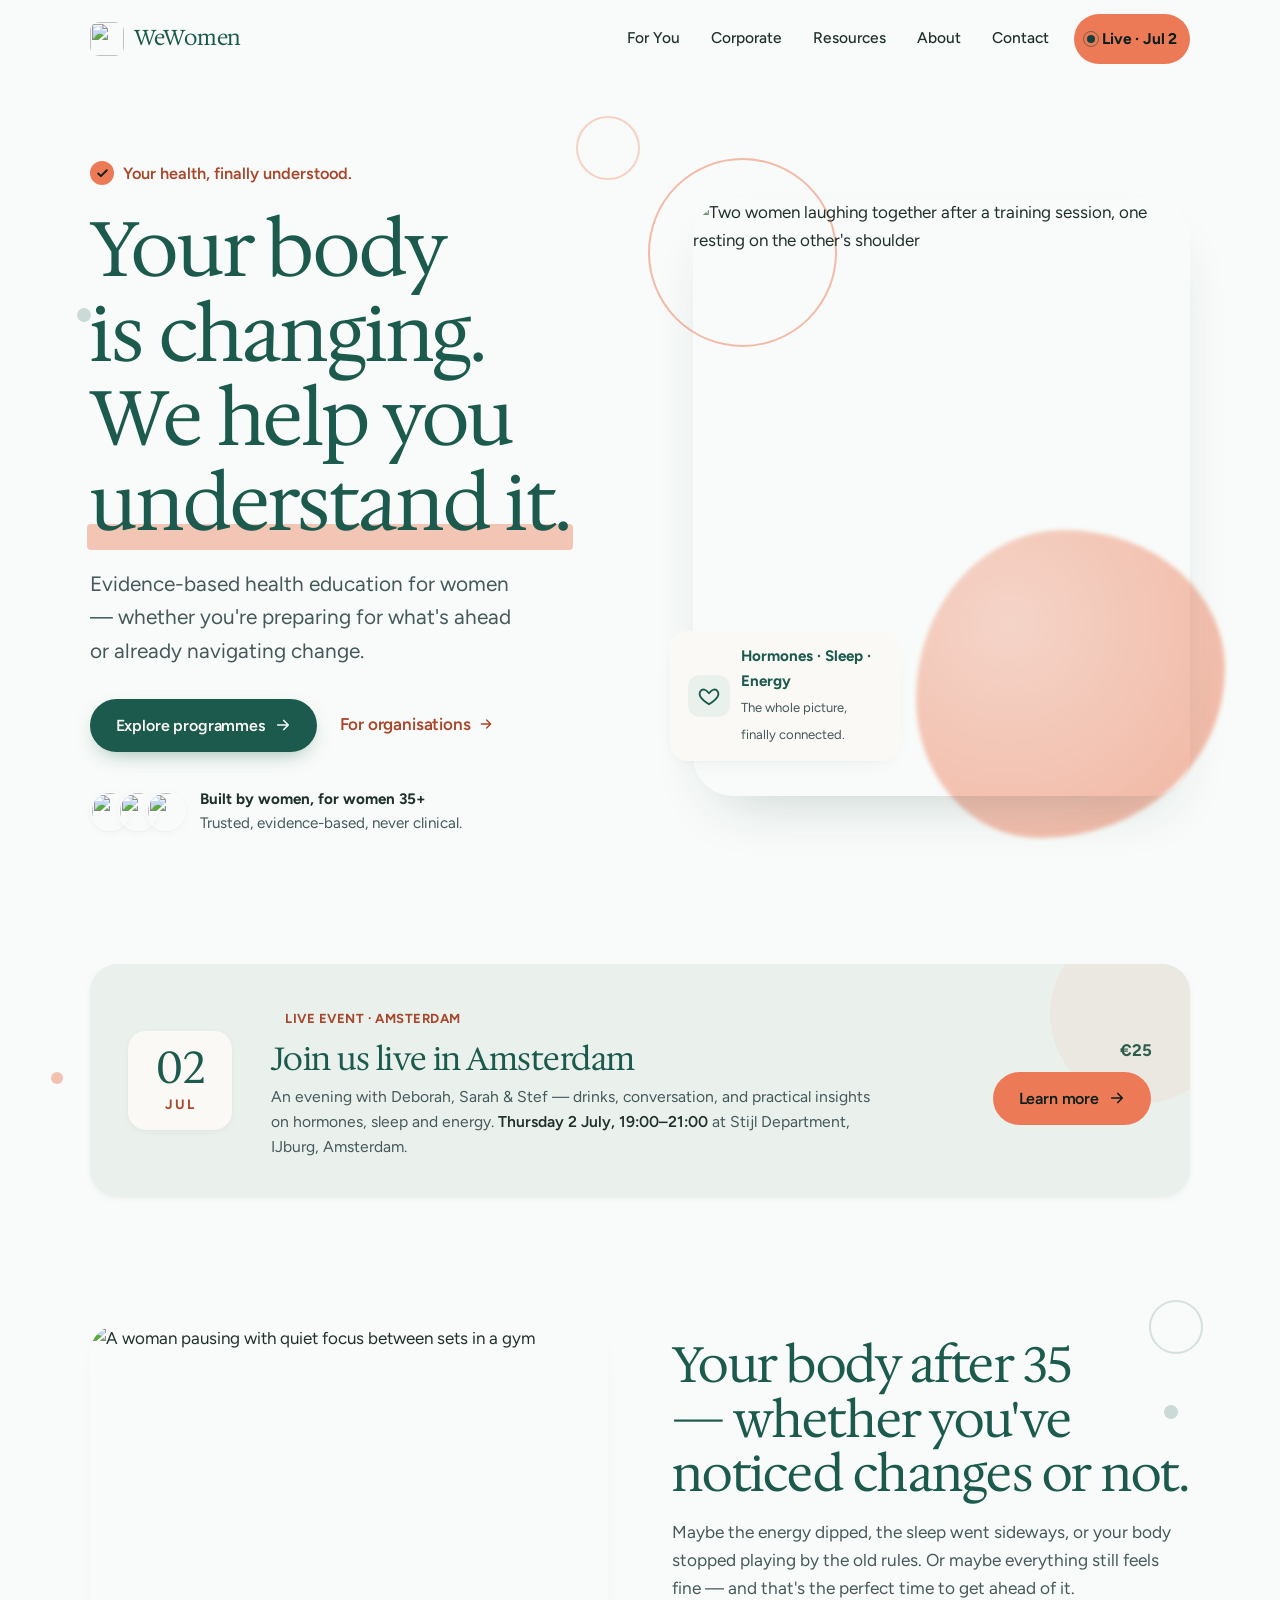
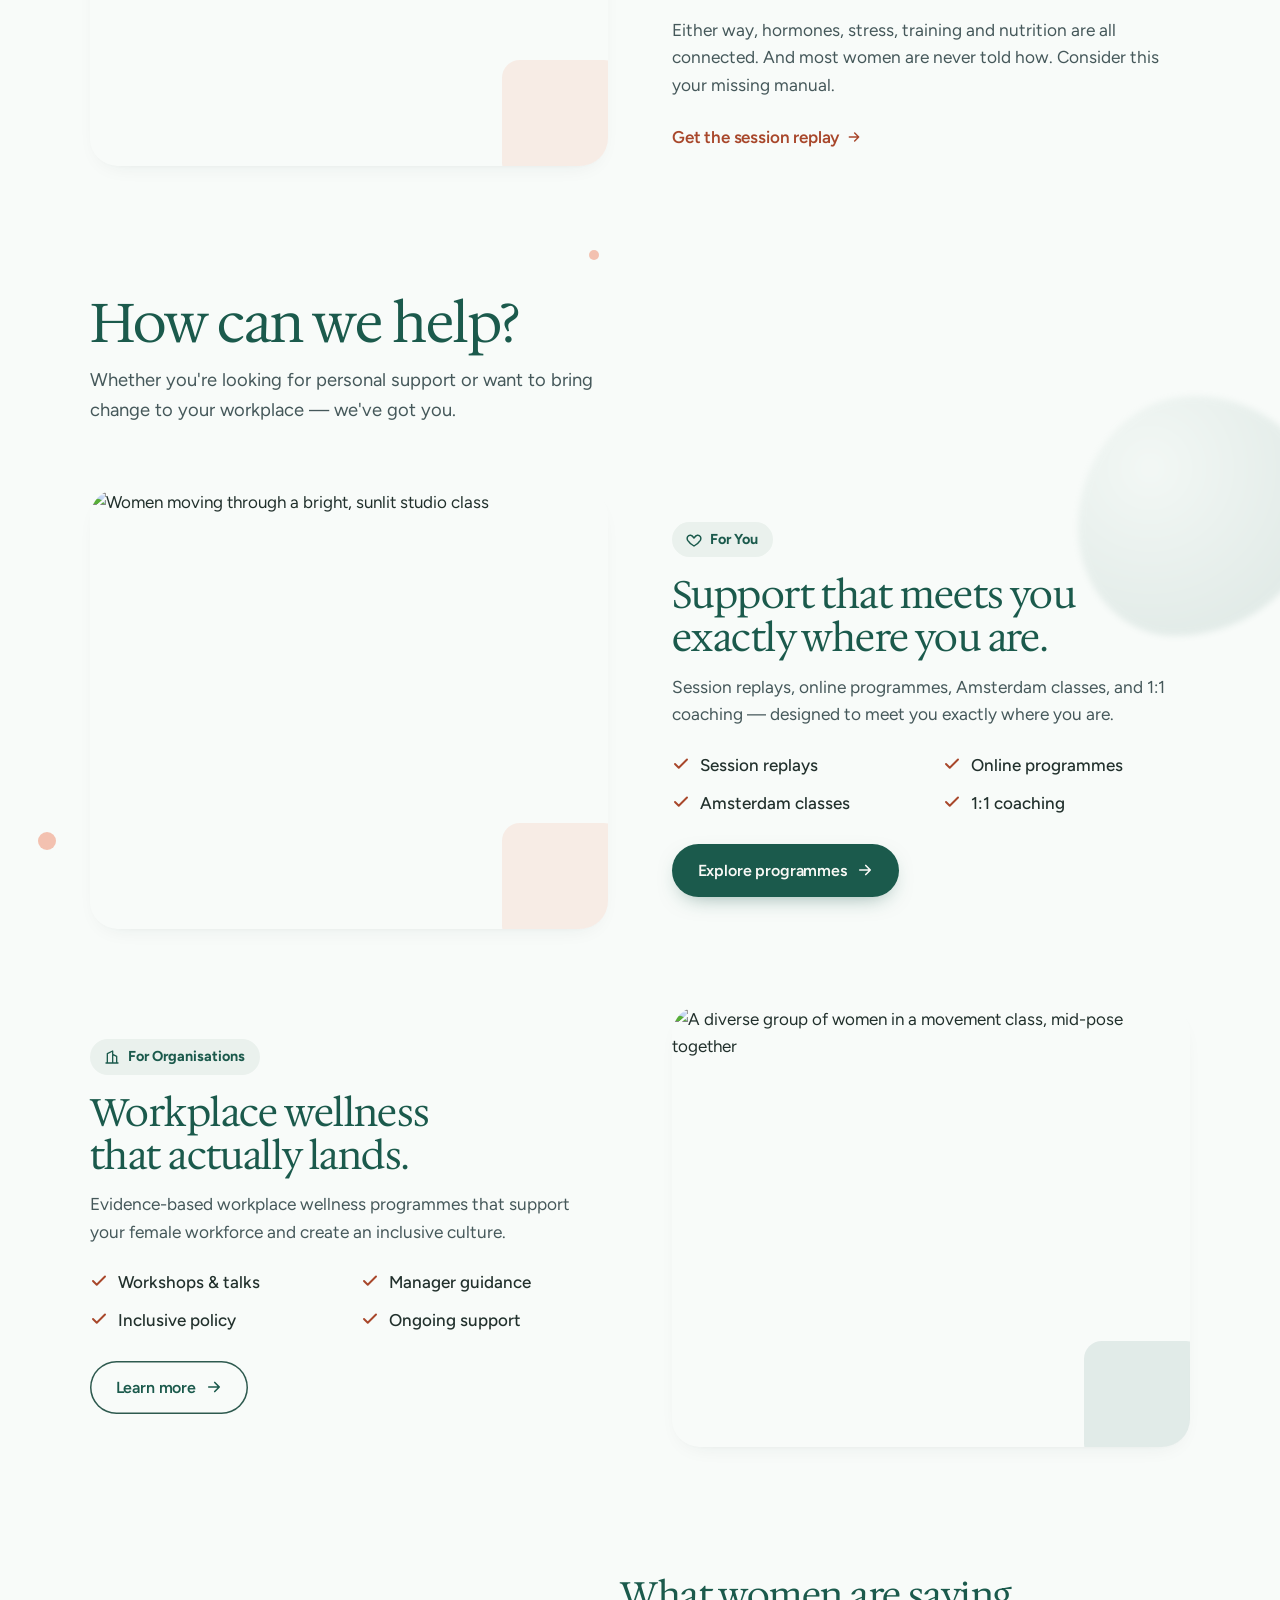
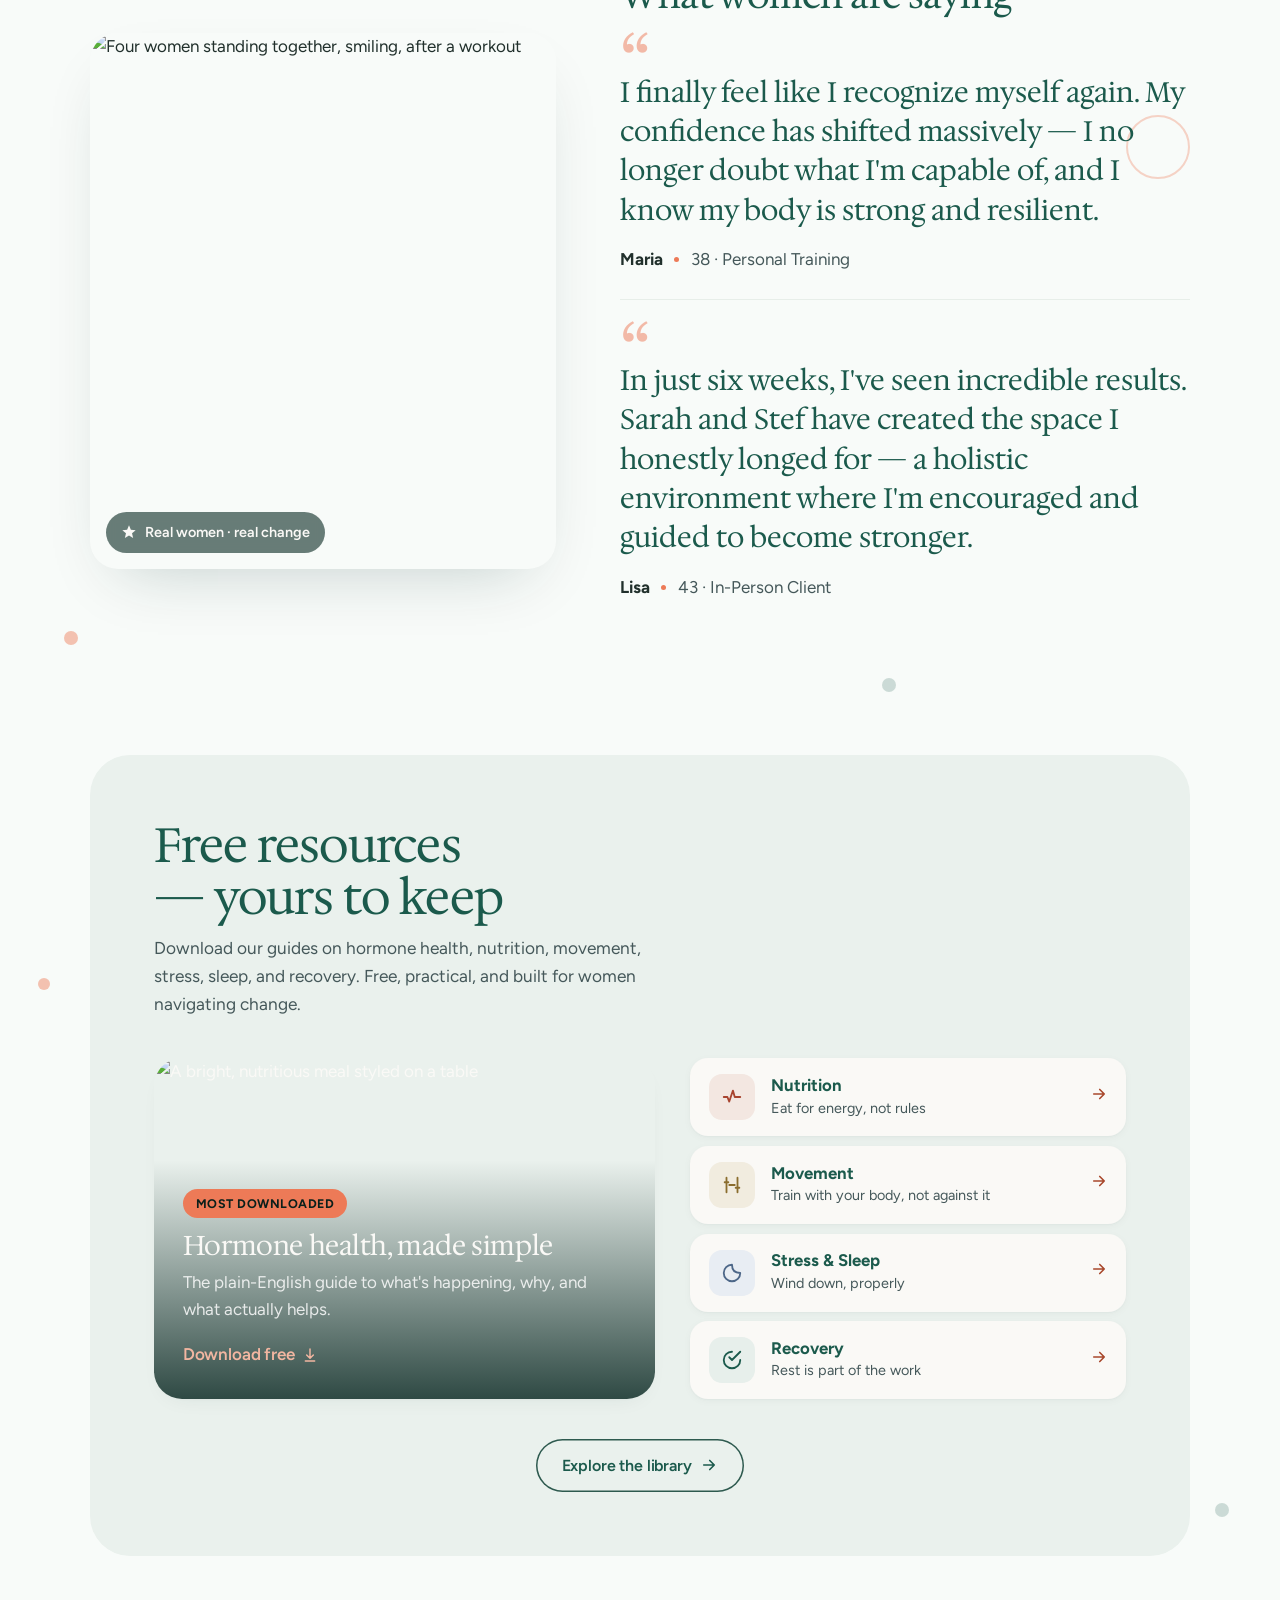
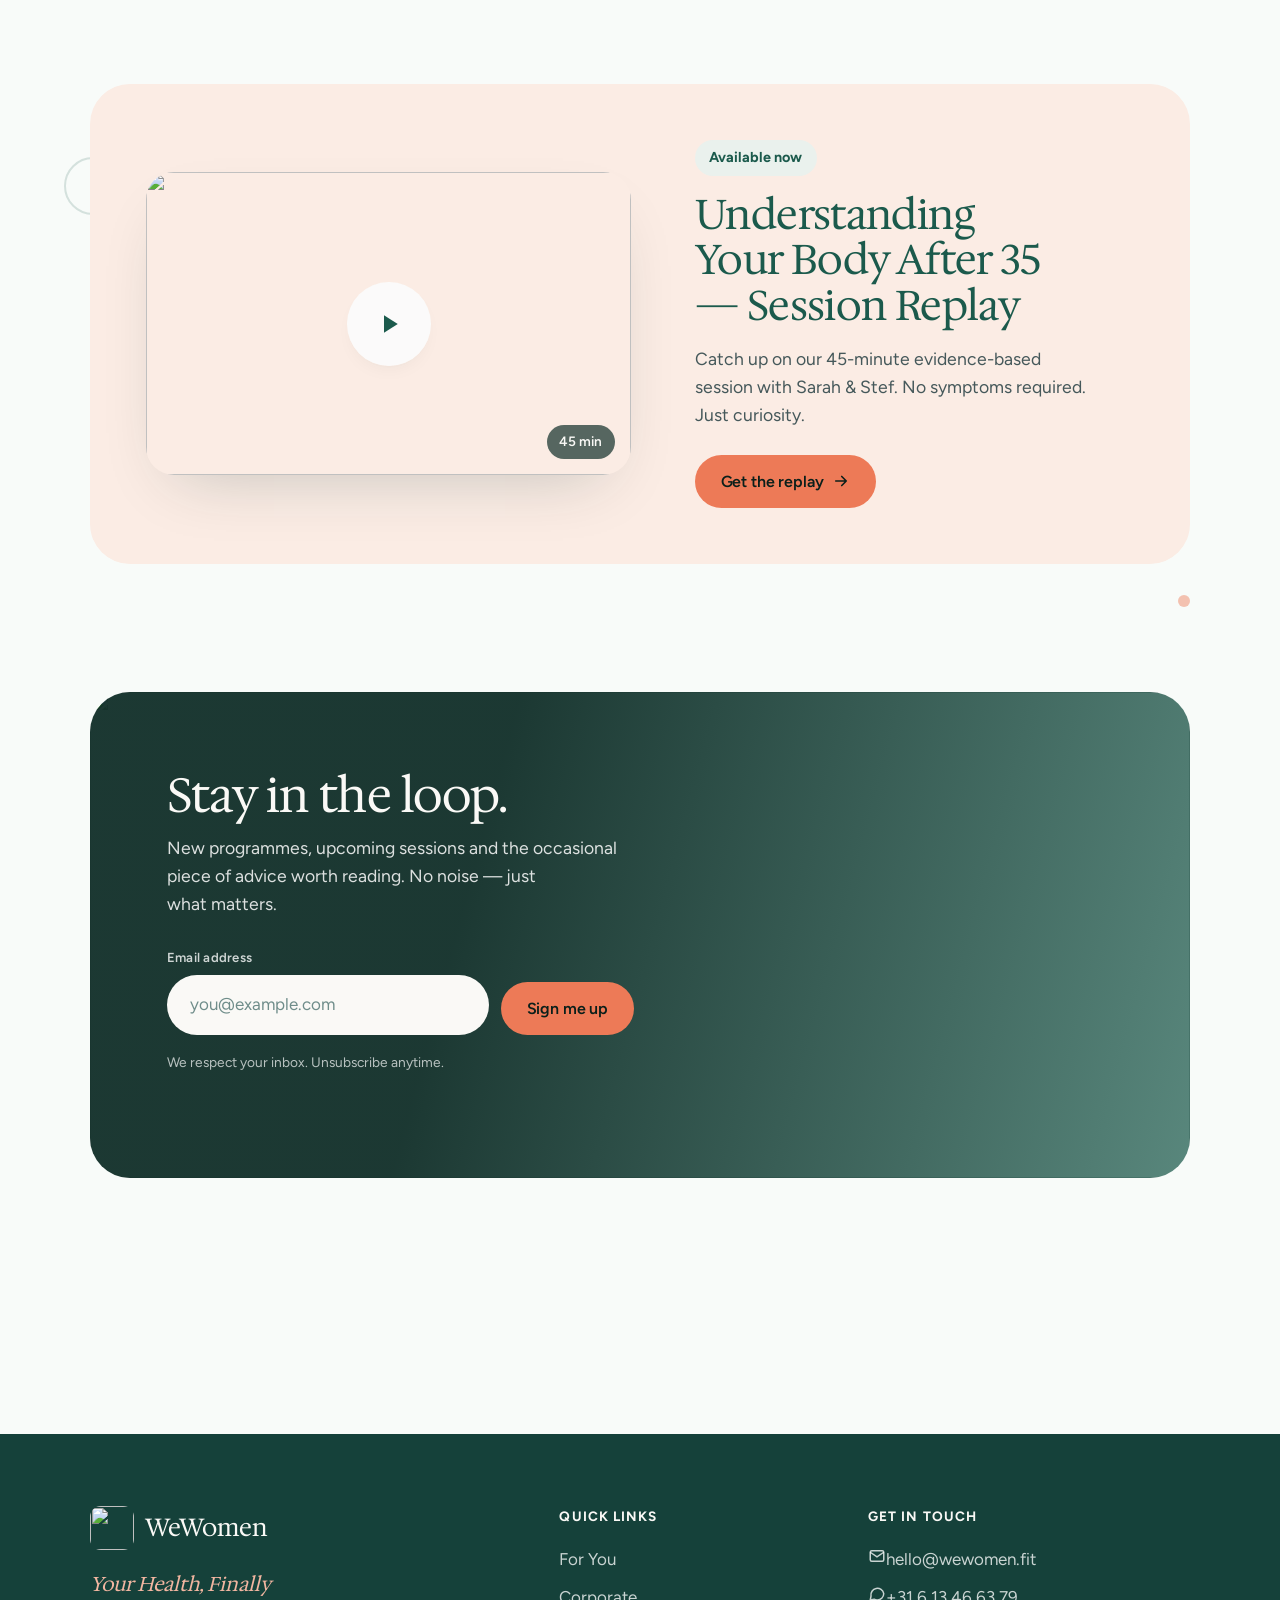
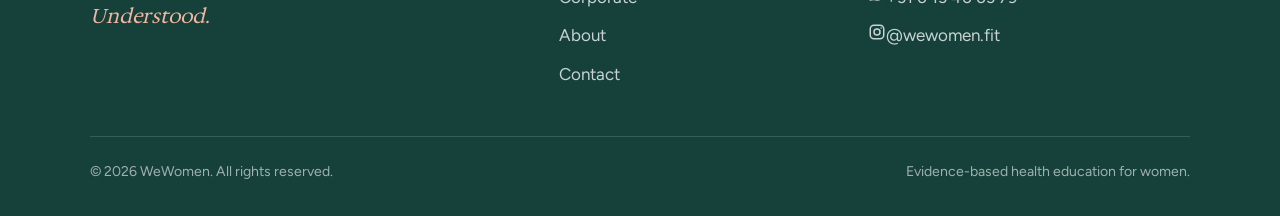
==== commit 5f4ecd3b: "More floating accents; lighter boxes (softer shadows/hairlines); darker text on coral buttons Co-Aut" ====
--- a/index.html
+++ b/index.html
@@ -109,6 +109,7 @@
 
   <!-- ===================================================== EVENT BANNER -->
   <section class="section" style="padding-top:0">
+    <span class="floaty dot" style="left:4%;top:30%;width:12px;height:12px;--fdur:8s;--fy:-14px" aria-hidden="true"></span><span class="floaty ring green" style="right:6%;bottom:-8%;width:54px;height:54px;--fdur:13s;--fy:18px;--fr:8deg" aria-hidden="true"></span>
     <div class="wrap">
       <div class="event" data-reveal>
         <div class="date-block" aria-hidden="true">
@@ -132,6 +133,7 @@
 
   <!-- ===================================================== HEAD START -->
   <section class="section" style="padding-top:0">
+    <span class="floaty dot green sm" style="right:8%;top:14%;--fdur:9s;--fy:-16px" aria-hidden="true"></span><span class="floaty dot" style="left:46%;bottom:6%;width:10px;height:10px;--fdur:7s;--fy:-12px" aria-hidden="true"></span>
     <div class="wrap split">
       <div class="media" data-reveal>
         <div class="media-frame">
@@ -216,6 +218,7 @@
 
   <!-- ===================================================== TESTIMONIALS -->
   <section class="section" style="padding-top:0">
+    <span class="floaty ring" style="right:7%;top:18%;width:64px;height:64px;--fdur:12s;--fy:20px;--fr:-10deg" aria-hidden="true"></span><span class="floaty dot" style="left:5%;bottom:14%;width:14px;height:14px;--fdur:8s;--fy:-18px" aria-hidden="true"></span><span class="floaty dot green sm" style="right:30%;bottom:8%;--fdur:10s;--fy:-14px" aria-hidden="true"></span>
     <div class="wrap quotes">
       <div class="photo" data-reveal>
         <img src="https://wewomen.fit/assets/group-laughing-DQ4UeSiy.jpg" alt="Four women standing together, smiling, after a workout" />
@@ -239,6 +242,7 @@
 
   <!-- ===================================================== LIBRARY -->
   <section class="section" style="padding-top:0">
+    <span class="floaty dot" style="left:3%;top:24%;width:12px;height:12px;--fdur:9s;--fy:-16px" aria-hidden="true"></span><span class="floaty dot green sm" style="right:4%;bottom:18%;--fdur:11s;--fy:18px" aria-hidden="true"></span>
     <div class="wrap">
       <div class="library" data-reveal>
         <div class="inner">
@@ -296,6 +300,7 @@
 
   <!-- ===================================================== REPLAY -->
   <section class="section" style="padding-top:0">
+    <span class="floaty ring green" style="left:5%;top:12%;width:58px;height:58px;--fdur:13s;--fy:20px;--fr:8deg" aria-hidden="true"></span><span class="floaty dot" style="right:7%;bottom:14%;width:12px;height:12px;--fdur:8s;--fy:-14px" aria-hidden="true"></span>
     <div class="wrap">
       <div class="replay" data-reveal>
         <div class="inner">
--- a/styles.css
+++ b/styles.css
@@ -7,14 +7,14 @@
   --surface-warm:#fbece4;  /* warm coral band */
   --green:#1b5a4c;         /* brand green — pine, a touch brighter (primary) */
   --green-deep:#15413a;
-  --green-900:#0f2d27;     /* darkest — text on coral */
+  --green-900:#0a1f1a;     /* darkest — crisp dark text on coral buttons */
   --ink:#21302c;           /* heading/strong text (~13:1) */
   --ink-soft:#45585a;      /* body (~6.9:1) */
   --coral:#ed7a57;         /* accent — fills, shapes, hover (brighter) */
   --coral-soft:#f2b6a1;
   --coral-ink:#a8472b;     /* coral AS TEXT/links — deep terracotta, same hue */
   --cream:#faf9f6;         /* text on green/dark */
-  --line:#dee7e1;          /* hairline */
+  --line:#e7eee9;          /* hairline — light */
   --line-deep:#2e5a4f;
 
   /* per-category accents */
@@ -39,9 +39,9 @@
   --r-xl:40px;
 
   /* shadow */
-  --shadow-sm:0 1px 2px rgba(2,46,46,.05), 0 2px 8px rgba(2,46,46,.05);
-  --shadow:0 10px 30px -12px rgba(2,46,46,.18), 0 2px 8px -4px rgba(2,46,46,.10);
-  --shadow-lg:0 30px 70px -28px rgba(2,46,46,.30);
+  --shadow-sm:0 1px 2px rgba(2,46,46,.03), 0 2px 8px rgba(2,46,46,.035);
+  --shadow:0 8px 24px -14px rgba(2,46,46,.12), 0 2px 6px -5px rgba(2,46,46,.06);
+  --shadow-lg:0 26px 64px -30px rgba(2,46,46,.24);
 
   /* motion */
   --ease:cubic-bezier(.2,.7,.2,1);
